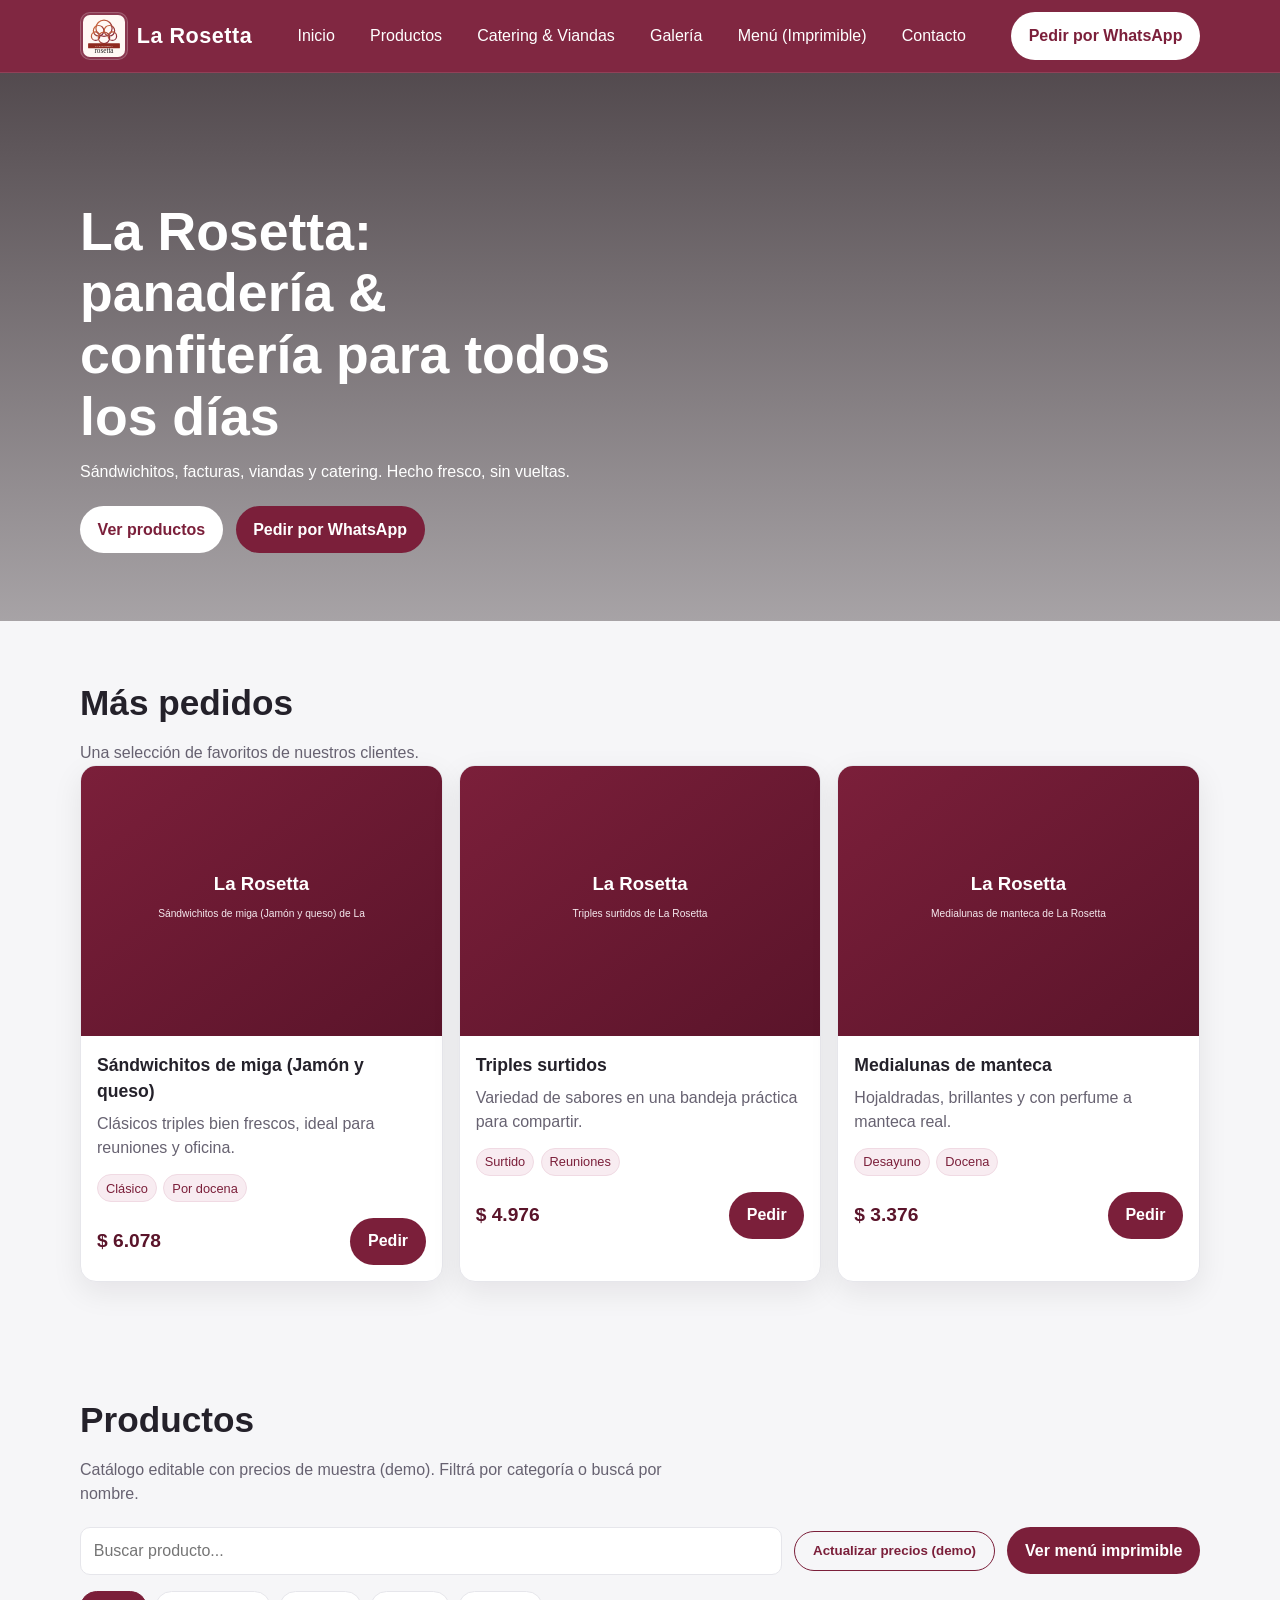
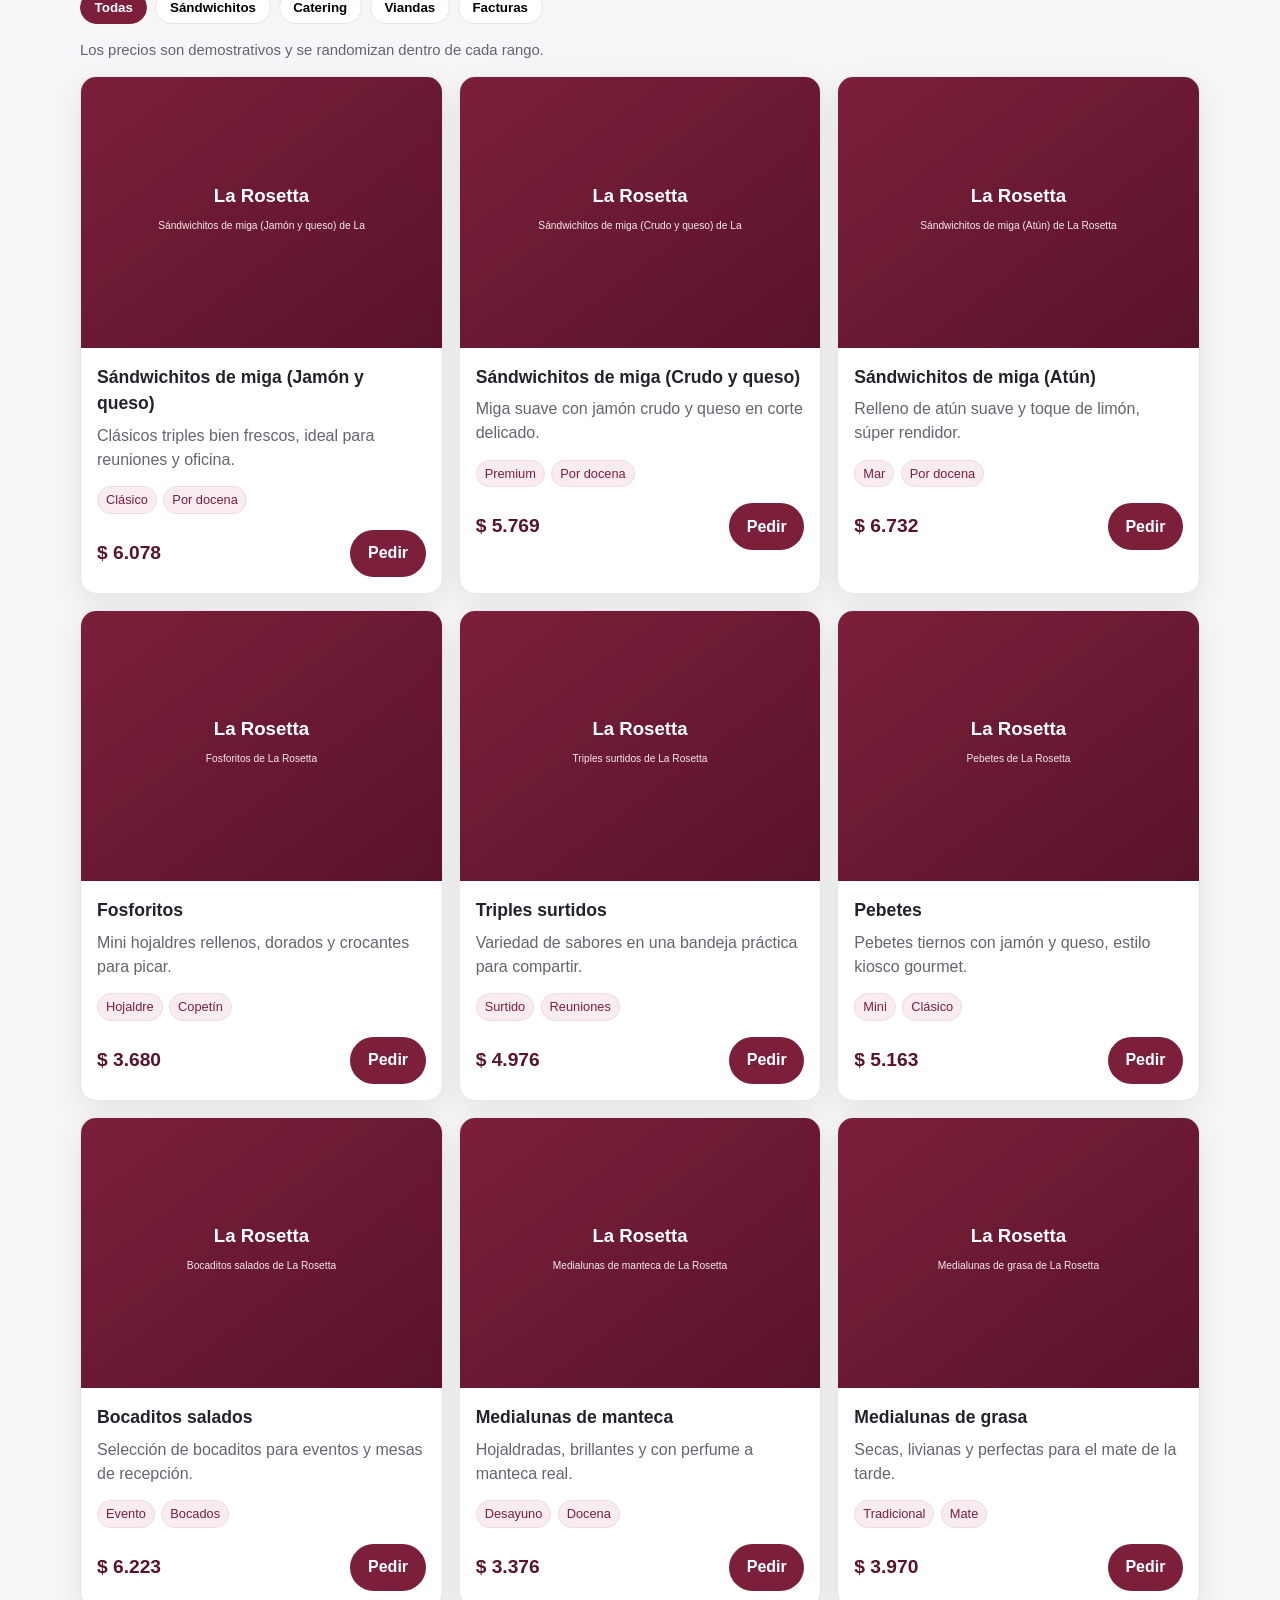
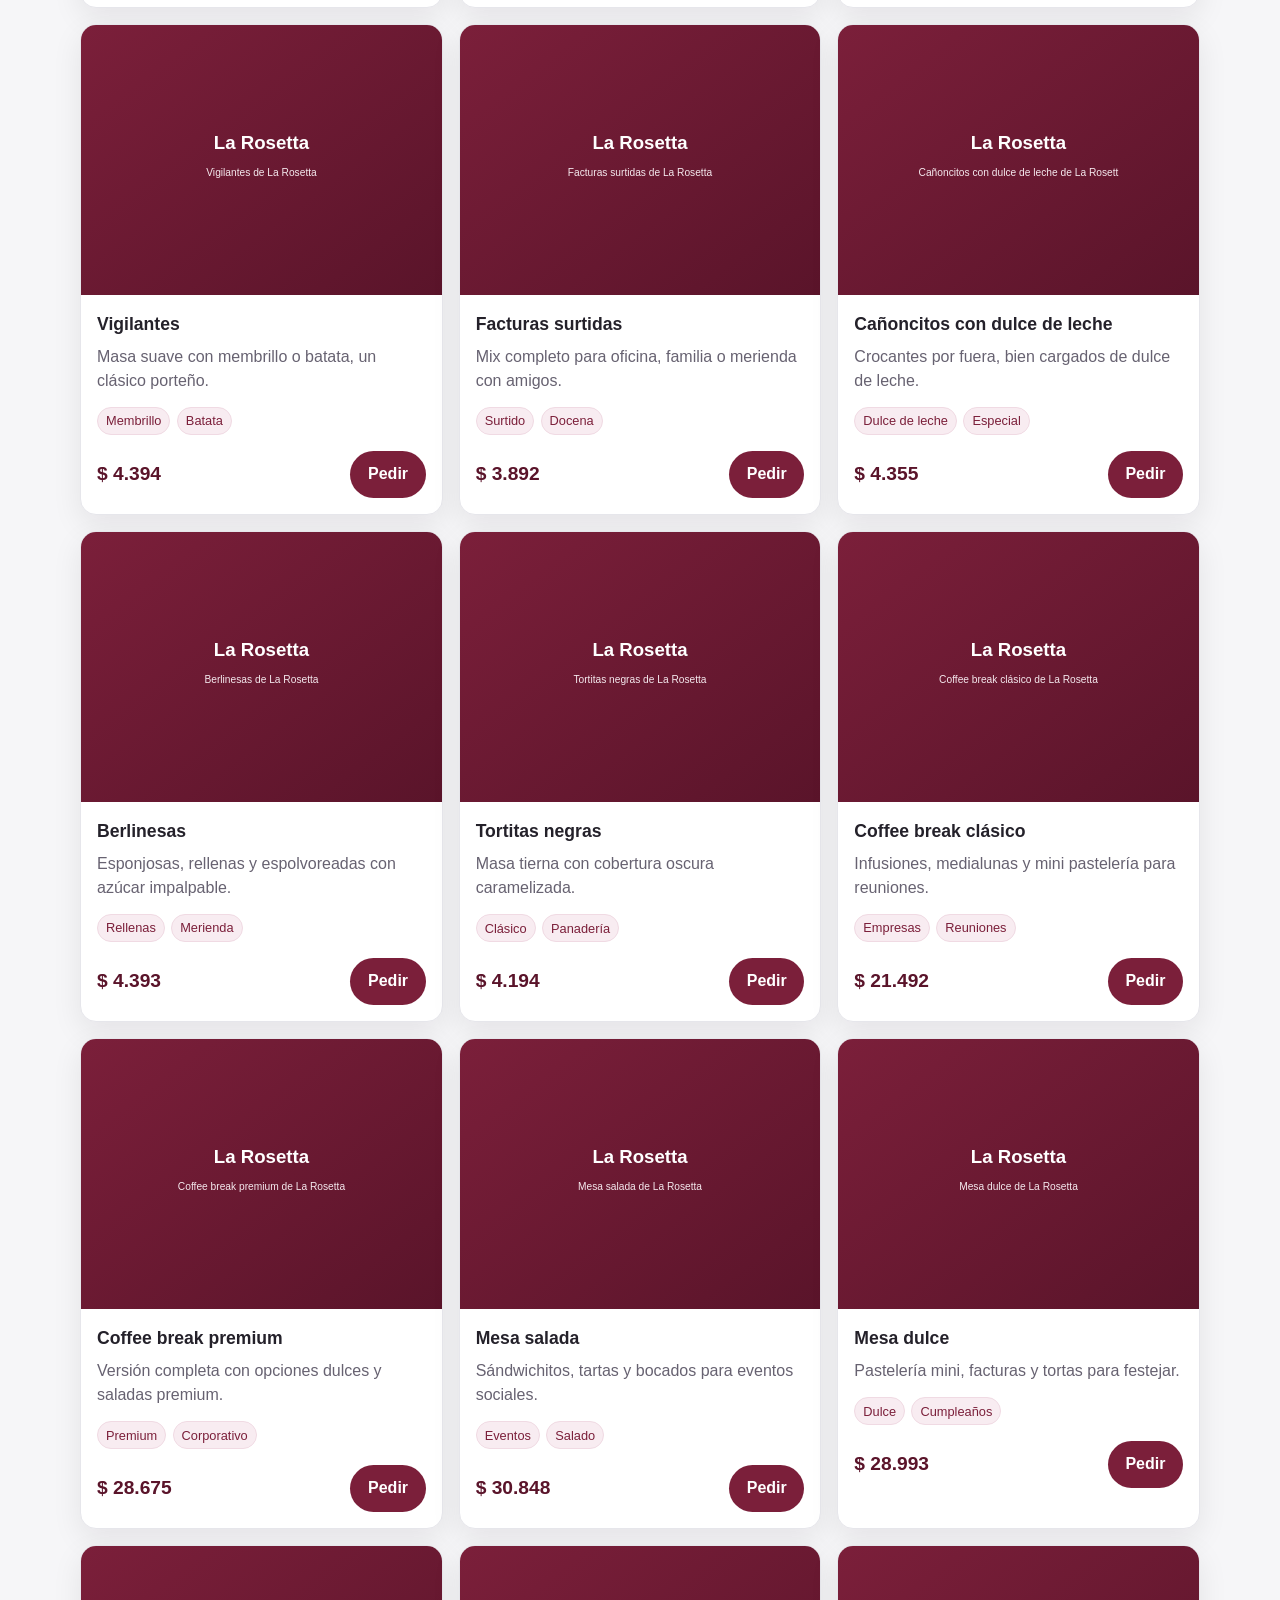
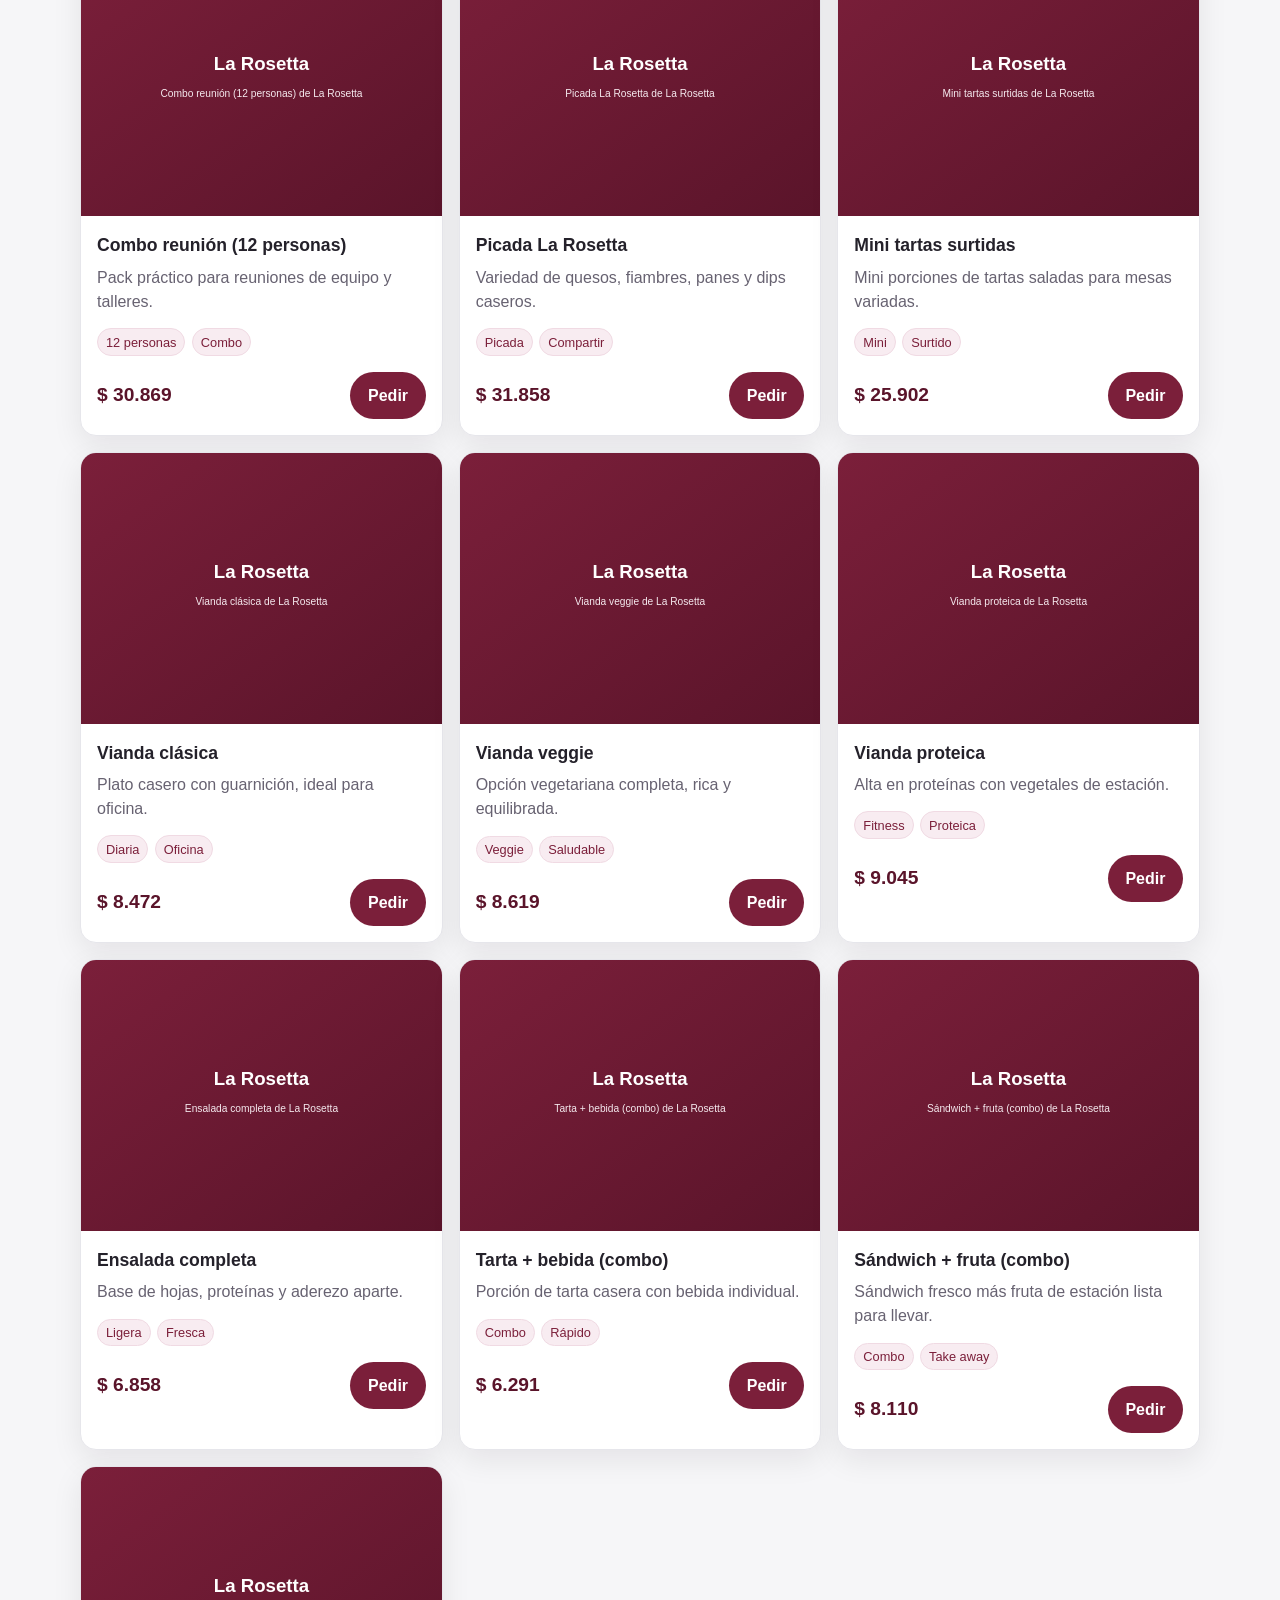
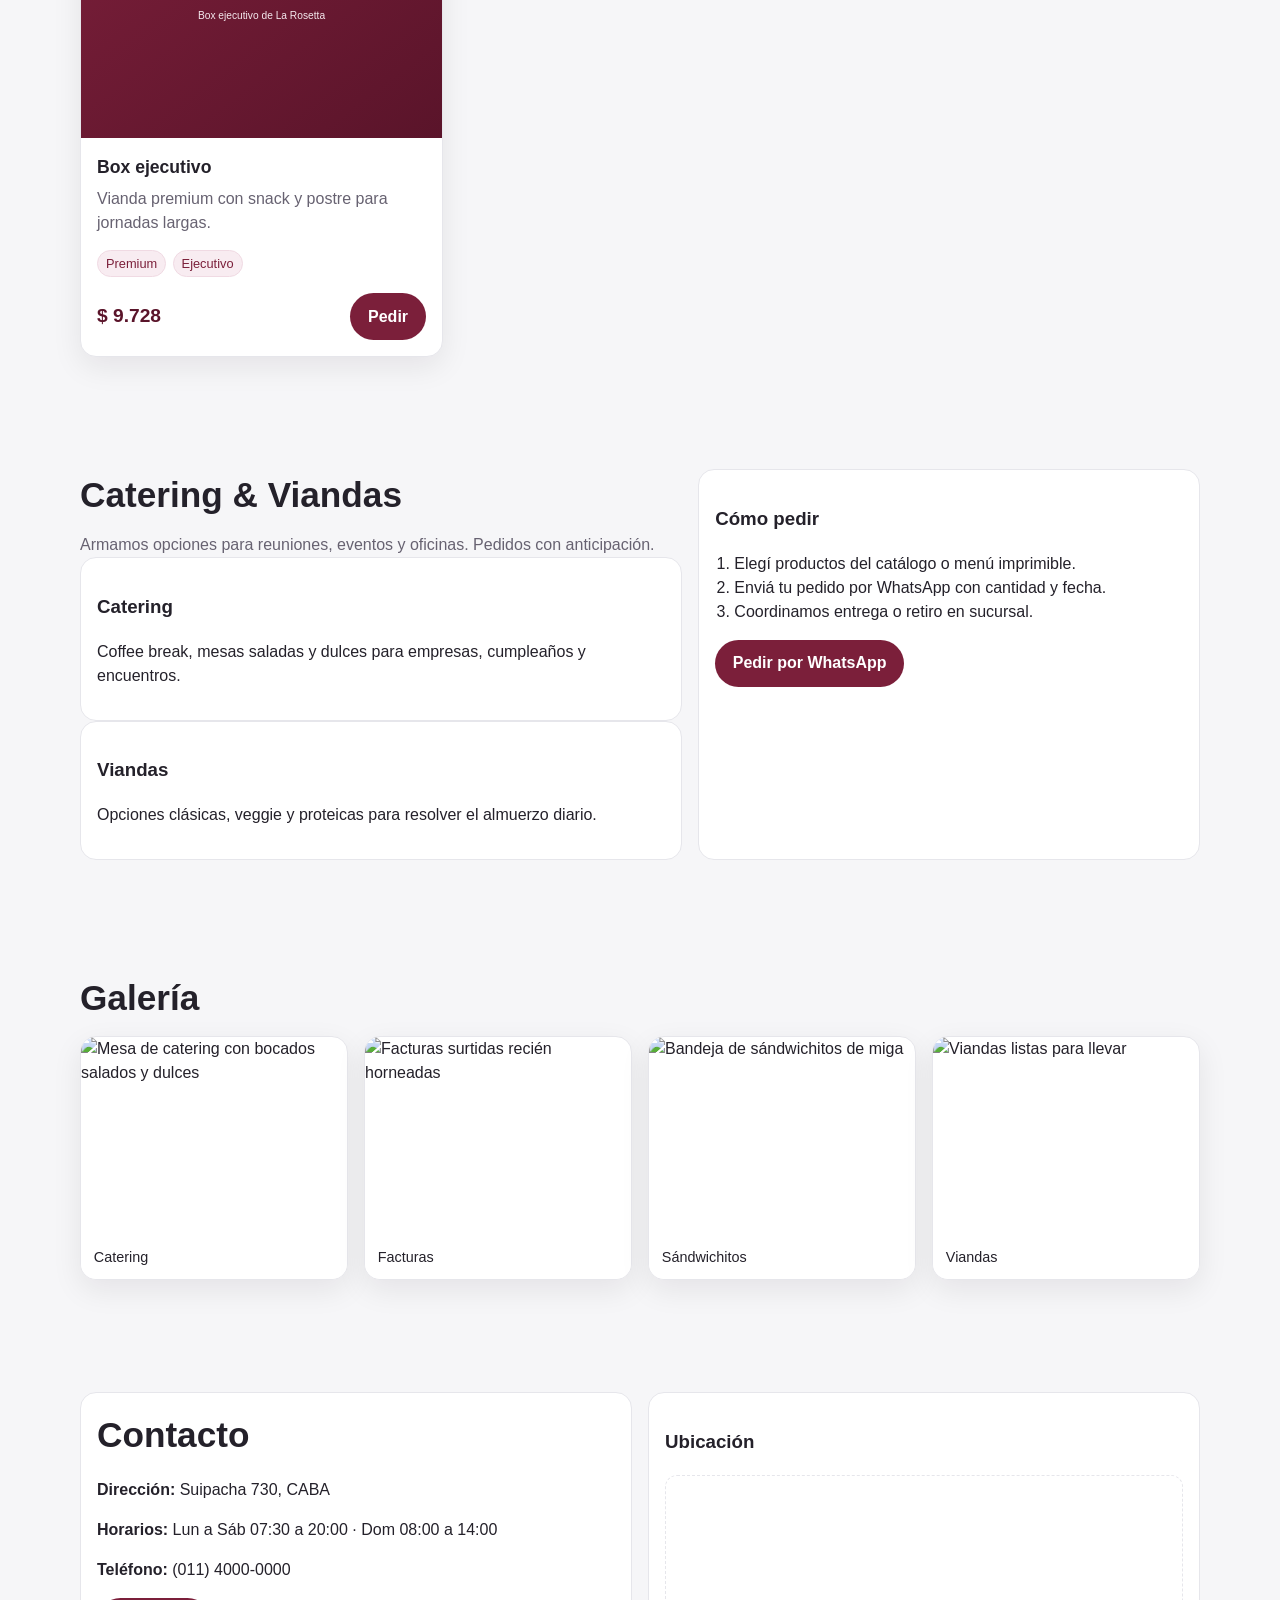
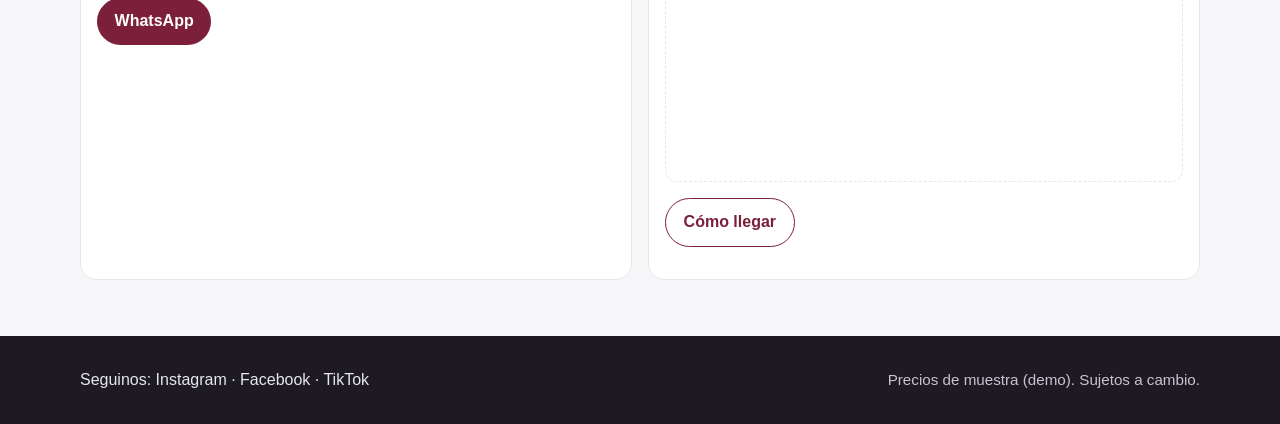
==== index.html @ 27c0cc7e "Agregar logo oficial en cabecera y reforzar visibilidad de imágenes" ====
<!doctype html>
<html lang="es">
  <head>
    <meta charset="UTF-8" />
    <meta name="viewport" content="width=device-width, initial-scale=1.0" />
    <title>La Rosetta | Panadería & Confitería</title>
    <meta
      name="description"
      content="La Rosetta: sándwichitos, facturas, viandas y catering fresco para todos los días."
    />
    <link rel="stylesheet" href="css/styles.css" />
  </head>
  <body>
    <header class="site-header">
      <div class="container header-inner">
        <a class="logo" href="#inicio" aria-label="La Rosetta inicio">
          <img class="logo-mark" data-official-logo="true" alt="Logo oficial de La Rosetta" />
          <span class="logo-text">La Rosetta</span>
        </a>
        <nav class="nav" aria-label="Navegación principal">
          <ul class="nav-list">
            <li><a href="#inicio">Inicio</a></li>
            <li><a href="#productos">Productos</a></li>
            <li><a href="#catering">Catering & Viandas</a></li>
            <li><a href="#galeria">Galería</a></li>
            <li><a href="menu.html">Menú (Imprimible)</a></li>
            <li><a href="#contacto">Contacto</a></li>
          </ul>
        </nav>
        <a id="waHeaderBtn" class="btn btn-primary" href="#">Pedir por WhatsApp</a>
      </div>
    </header>

    <main>
      <section class="hero" id="inicio">
        <div class="container hero-inner">
          <h1>La Rosetta: panadería & confitería para todos los días</h1>
          <p>
            Sándwichitos, facturas, viandas y catering. Hecho fresco, sin vueltas.
          </p>
          <div class="hero-actions">
            <a href="#productos" class="btn btn-primary">Ver productos</a>
            <a id="waHeroBtn" href="#" class="btn btn-secondary">Pedir por WhatsApp</a>
          </div>
        </div>
      </section>

      <section class="section" aria-labelledby="destacados-title">
        <div class="container">
          <h2 id="destacados-title" class="section-title">Más pedidos</h2>
          <p class="section-intro">Una selección de favoritos de nuestros clientes.</p>
          <div id="featuredGrid" class="grid highlight-grid"></div>
        </div>
      </section>

      <section class="section" id="productos" aria-labelledby="productos-title">
        <div class="container">
          <h2 id="productos-title" class="section-title">Productos</h2>
          <p class="section-intro">
            Catálogo editable con precios de muestra (demo). Filtrá por categoría o buscá por nombre.
          </p>

          <div class="catalog-controls">
            <input
              type="search"
              id="searchInput"
              class="input"
              placeholder="Buscar producto..."
              aria-label="Buscar producto por nombre"
            />
            <button id="refreshPricesBtn" class="btn btn-tertiary" type="button">
              Actualizar precios (demo)
            </button>
            <a href="menu.html" class="btn btn-secondary">Ver menú imprimible</a>
          </div>

          <div id="categoryFilters" class="filter-chips" aria-label="Filtros por categoría"></div>
          <p class="notice">Los precios son demostrativos y se randomizan dentro de cada rango.</p>

          <div id="catalogGrid" class="grid catalog-grid"></div>
        </div>
      </section>

      <section class="section" id="catering" aria-labelledby="catering-title">
        <div class="container split">
          <div>
            <h2 id="catering-title" class="section-title">Catering & Viandas</h2>
            <p class="section-intro">
              Armamos opciones para reuniones, eventos y oficinas. Pedidos con anticipación.
            </p>
            <div class="info-box">
              <h3>Catering</h3>
              <p>Coffee break, mesas saladas y dulces para empresas, cumpleaños y encuentros.</p>
            </div>
            <div class="info-box">
              <h3>Viandas</h3>
              <p>Opciones clásicas, veggie y proteicas para resolver el almuerzo diario.</p>
            </div>
          </div>

          <aside class="info-box" aria-label="Cómo pedir">
            <h3>Cómo pedir</h3>
            <ol class="steps">
              <li>Elegí productos del catálogo o menú imprimible.</li>
              <li>Enviá tu pedido por WhatsApp con cantidad y fecha.</li>
              <li>Coordinamos entrega o retiro en sucursal.</li>
            </ol>
            <p><a id="waStepsBtn" class="btn btn-secondary" href="#">Pedir por WhatsApp</a></p>
          </aside>
        </div>
      </section>

      <section class="section" id="galeria" aria-labelledby="galeria-title">
        <div class="container">
          <h2 id="galeria-title" class="section-title">Galería</h2>
          <div class="grid gallery-grid">
            <article class="card gallery-item">
              <figure>
                <img class="card-image" src="https://loremflickr.com/1200/900/catering,food?lock=101" alt="Mesa de catering con bocados salados y dulces" />
                <figcaption>Catering</figcaption>
              </figure>
            </article>
            <article class="card gallery-item">
              <figure>
                <img class="card-image" src="https://loremflickr.com/1200/900/pastry,bakery?lock=102" alt="Facturas surtidas recién horneadas" />
                <figcaption>Facturas</figcaption>
              </figure>
            </article>
            <article class="card gallery-item">
              <figure>
                <img class="card-image" src="https://loremflickr.com/1200/900/sandwich,food?lock=103" alt="Bandeja de sándwichitos de miga" />
                <figcaption>Sándwichitos</figcaption>
              </figure>
            </article>
            <article class="card gallery-item">
              <figure>
                <img class="card-image" src="https://loremflickr.com/1200/900/lunch,meal?lock=104" alt="Viandas listas para llevar" />
                <figcaption>Viandas</figcaption>
              </figure>
            </article>
          </div>
        </div>
      </section>

      <section class="section" id="contacto" aria-labelledby="contacto-title">
        <div class="container contact-grid">
          <article class="contact-card">
            <h2 id="contacto-title" class="section-title">Contacto</h2>
            <p><strong>Dirección:</strong> Suipacha 730, CABA</p>
            <p><strong>Horarios:</strong> <span id="horariosText">Lun a Sáb 07:30 a 20:00 · Dom 08:00 a 14:00</span></p>
            <p><strong>Teléfono:</strong> <span id="phoneText">(011) 4000-0000</span></p>
            <p><a id="waContactBtn" class="btn btn-secondary" href="#">WhatsApp</a></p>
          </article>
          <article class="map-card">
            <h3>Ubicación</h3>
            <div id="mapContainer" class="map-placeholder"></div>
            <p><a id="mapsBtn" class="btn btn-tertiary" href="#" target="_blank" rel="noreferrer">Cómo llegar</a></p>
          </article>
        </div>
      </section>
    </main>

    <footer class="footer">
      <div class="container footer-row">
        <div>Seguinos: Instagram · Facebook · TikTok</div>
        <div class="footer-note">Precios de muestra (demo). Sujetos a cambio.</div>
      </div>
    </footer>

    <script src="js/app.js" defer></script>
  </body>
</html>
---- css/styles.css ----
:root {
  --bordo: #7b1f3a;
  --bordo-oscuro: #5a142a;
  --blanco: #ffffff;
  --gris-fondo: #f6f6f8;
  --gris-borde: #e6e6eb;
  --texto: #24212a;
  --texto-suave: #676271;
  --acento: #c48a2f;
  --sombra: 0 10px 30px rgba(31, 14, 21, 0.08);
  --radius: 16px;
}

* {
  box-sizing: border-box;
}

html {
  scroll-behavior: smooth;
}

body {
  margin: 0;
  font-family: "Inter", "Segoe UI", Roboto, Helvetica, Arial, sans-serif;
  color: var(--texto);
  background: var(--gris-fondo);
  line-height: 1.5;
}

img {
  max-width: 100%;
  display: block;
}

a {
  color: inherit;
}

.container {
  width: min(1120px, 92vw);
  margin-inline: auto;
}

.section {
  padding: 3.5rem 0;
}

.section-title {
  margin: 0 0 0.7rem;
  font-size: clamp(1.6rem, 3vw, 2.2rem);
}

.section-intro {
  margin: 0;
  color: var(--texto-suave);
  max-width: 68ch;
}

.site-header {
  position: sticky;
  top: 0;
  z-index: 30;
  background: rgba(123, 31, 58, 0.96);
  backdrop-filter: blur(8px);
  color: var(--blanco);
  border-bottom: 1px solid rgba(255, 255, 255, 0.12);
}

.header-inner {
  min-height: 72px;
  display: flex;
  align-items: center;
  justify-content: space-between;
  gap: 1rem;
}

.logo {
  text-decoration: none;
  font-size: 1.35rem;
  font-weight: 800;
  letter-spacing: 0.5px;
}


.logo {
  display: inline-flex;
  align-items: center;
  gap: 0.55rem;
}

.logo-mark {
  width: 48px;
  height: 48px;
  border-radius: 10px;
  background: rgba(255, 255, 255, 0.08);
  border: 1px solid rgba(255, 255, 255, 0.2);
  object-fit: contain;
  padding: 2px;
}

.logo-mark-print {
  background: #f8ece8;
  border-color: #e6c7bc;
}

.logo-text {
  display: inline-block;
}

.print-brand {
  display: flex;
  align-items: center;
  gap: 0.75rem;
}
.nav {
  display: none;
}

.nav-list {
  list-style: none;
  display: flex;
  gap: 1rem;
  margin: 0;
  padding: 0;
}

.nav-list a {
  text-decoration: none;
  padding: 0.45rem 0.6rem;
  border-radius: 8px;
}

.nav-list a:hover,
.nav-list a:focus-visible {
  background: rgba(255, 255, 255, 0.17);
}

.btn {
  display: inline-flex;
  align-items: center;
  justify-content: center;
  gap: 0.45rem;
  border: none;
  border-radius: 999px;
  padding: 0.72rem 1.1rem;
  font-weight: 700;
  text-decoration: none;
  cursor: pointer;
  transition: transform 0.2s ease, background-color 0.2s ease;
}

.btn:hover,
.btn:focus-visible {
  transform: translateY(-1px);
}

.btn-primary {
  background: var(--blanco);
  color: var(--bordo);
}

.btn-secondary {
  background: var(--bordo);
  color: var(--blanco);
}

.btn-tertiary {
  background: transparent;
  color: var(--bordo);
  border: 1px solid var(--bordo);
}

.btn:focus-visible,
.input:focus-visible,
.filter-chip:focus-visible {
  outline: 3px solid var(--acento);
  outline-offset: 2px;
}

.hero {
  background: linear-gradient(to bottom, rgba(20, 8, 13, 0.72), rgba(20, 8, 13, 0.35)),
    url("https://loremflickr.com/1800/1100/bakery,pastry?lock=200") center/cover no-repeat;
  color: var(--blanco);
}

.hero-inner {
  padding: 5.2rem 0 4.2rem;
}

.hero h1 {
  font-size: clamp(2rem, 6vw, 3.35rem);
  margin-bottom: 0.8rem;
  line-height: 1.15;
  max-width: 18ch;
}

.hero p {
  max-width: 60ch;
  margin: 0 0 1.4rem;
}

.hero-actions {
  display: flex;
  flex-wrap: wrap;
  gap: 0.8rem;
}

.grid {
  display: grid;
  gap: 1rem;
}

.highlight-grid,
.catalog-grid,
.gallery-grid {
  grid-template-columns: 1fr;
}

.card {
  background: var(--blanco);
  border: 1px solid var(--gris-borde);
  border-radius: var(--radius);
  box-shadow: var(--sombra);
  overflow: hidden;
}

.card-body {
  padding: 1rem;
}

.card-image {
  width: 100%;
  aspect-ratio: 4 / 3;
  object-fit: cover;
}

.card h3 {
  margin: 0 0 0.45rem;
  font-size: 1.1rem;
}

.card p {
  margin: 0 0 0.9rem;
  color: var(--texto-suave);
}

.tags {
  display: flex;
  gap: 0.4rem;
  flex-wrap: wrap;
  margin-bottom: 1rem;
}

.tag {
  padding: 0.2rem 0.5rem;
  font-size: 0.8rem;
  border-radius: 999px;
  background: #f8ecf1;
  color: var(--bordo);
  border: 1px solid #f0dae3;
}

.price-row {
  display: flex;
  align-items: center;
  justify-content: space-between;
  gap: 0.8rem;
}

.price {
  font-size: 1.2rem;
  font-weight: 800;
  color: var(--bordo-oscuro);
}

.catalog-controls {
  display: grid;
  gap: 0.8rem;
  margin: 1.3rem 0 1rem;
}

.filter-chips {
  display: flex;
  flex-wrap: wrap;
  gap: 0.5rem;
}

.filter-chip {
  padding: 0.5rem 0.85rem;
  border-radius: 999px;
  border: 1px solid var(--gris-borde);
  background: var(--blanco);
  cursor: pointer;
  font-weight: 600;
}

.filter-chip.active {
  background: var(--bordo);
  color: var(--blanco);
  border-color: var(--bordo);
}

.input {
  width: 100%;
  border: 1px solid var(--gris-borde);
  border-radius: 10px;
  padding: 0.7rem 0.8rem;
  font: inherit;
}

.notice {
  color: var(--texto-suave);
  font-size: 0.93rem;
}

.split {
  display: grid;
  gap: 1rem;
}

.info-box {
  background: var(--blanco);
  border: 1px solid var(--gris-borde);
  border-radius: var(--radius);
  padding: 1rem;
}

.steps {
  padding-left: 1.2rem;
  margin: 0;
}

.gallery-item figure {
  margin: 0;
}

.gallery-item figcaption {
  padding: 0.65rem 0.8rem;
  font-size: 0.9rem;
  background: var(--blanco);
}

.contact-grid {
  display: grid;
  gap: 1rem;
}

.contact-card,
.map-card {
  background: var(--blanco);
  border: 1px solid var(--gris-borde);
  border-radius: var(--radius);
  padding: 1rem;
}

.map-placeholder {
  border-radius: 12px;
  border: 1px dashed var(--gris-borde);
  padding: 1.2rem;
  color: var(--texto-suave);
}

.footer {
  background: #1d1a22;
  color: #e8e6ee;
  padding: 2rem 0;
}

.footer-row {
  display: flex;
  flex-direction: column;
  gap: 1rem;
}

.footer-note {
  color: #c9c3d3;
  font-size: 0.95rem;
}

/* Menú imprimible */
.print-page {
  background: #f8f8fb;
}

.print-header {
  background: var(--bordo);
  color: var(--blanco);
  padding: 1rem 0;
}

.print-main {
  padding: 1.3rem 0 2rem;
}

.menu-sheet {
  background: var(--blanco);
  border: 1px solid var(--gris-borde);
  border-radius: 14px;
  box-shadow: var(--sombra);
  padding: 1.3rem;
}

.menu-meta {
  color: var(--texto-suave);
  font-size: 0.95rem;
  margin-bottom: 1rem;
}

.menu-category {
  margin-bottom: 1.4rem;
  break-inside: avoid;
}

.menu-category h2 {
  border-bottom: 2px solid #ead3dc;
  padding-bottom: 0.4rem;
  margin: 0 0 0.7rem;
  color: var(--bordo-oscuro);
}

.menu-list {
  list-style: none;
  padding: 0;
  margin: 0;
}

.menu-list li {
  display: flex;
  justify-content: space-between;
  gap: 1rem;
  padding: 0.35rem 0;
  border-bottom: 1px dashed #e5e2ea;
}

.menu-footer-note {
  margin-top: 1.5rem;
  color: var(--texto-suave);
  font-size: 0.9rem;
}

.print-tools {
  display: flex;
  gap: 0.6rem;
  margin-bottom: 1rem;
}

@media (min-width: 760px) {
  .nav {
    display: block;
  }

  .highlight-grid {
    grid-template-columns: repeat(3, minmax(0, 1fr));
  }

  .catalog-grid {
    grid-template-columns: repeat(2, minmax(0, 1fr));
  }

  .gallery-grid {
    grid-template-columns: repeat(4, minmax(0, 1fr));
  }

  .split {
    grid-template-columns: 1.2fr 1fr;
  }

  .contact-grid {
    grid-template-columns: 1fr 1fr;
  }

  .footer-row {
    flex-direction: row;
    justify-content: space-between;
    align-items: center;
  }

  .menu-sheet {
    padding: 2rem;
  }
}

@media (min-width: 980px) {
  .catalog-grid {
    grid-template-columns: repeat(3, minmax(0, 1fr));
  }

  .catalog-controls {
    grid-template-columns: 1fr auto auto;
    align-items: center;
  }
}

@page {
  size: A4;
  margin: 14mm;
}

@media print {
  body {
    background: #fff;
    color: #111;
  }

  .site-header,
  .hero,
  .footer,
  .print-tools,
  .no-print {
    display: none !important;
  }

  .menu-sheet {
    box-shadow: none;
    border: none;
    border-radius: 0;
    padding: 0;
  }

  .print-header {
    background: #fff;
    color: #111;
    border-bottom: 2px solid #333;
    padding: 0 0 0.6rem;
    margin-bottom: 0.8rem;
  }

  .menu-category {
    break-inside: avoid;
    page-break-inside: avoid;
  }
}
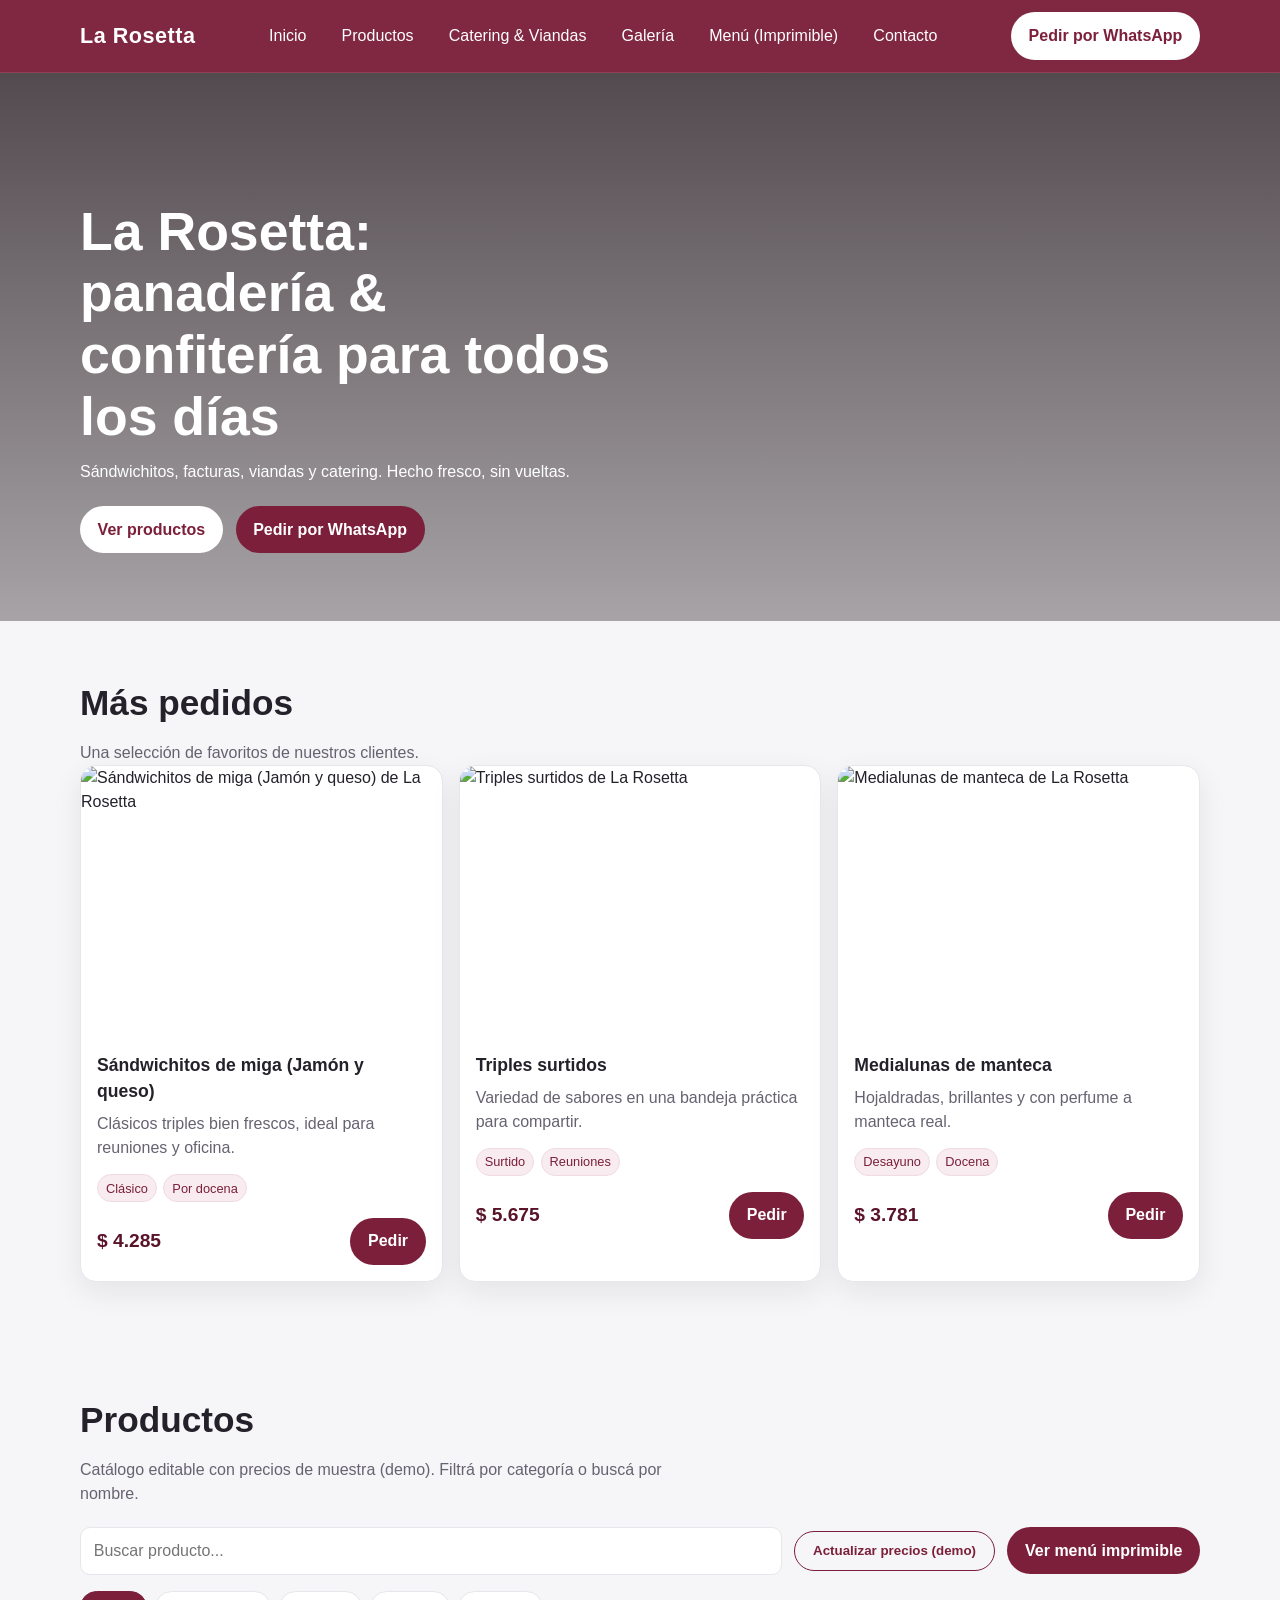
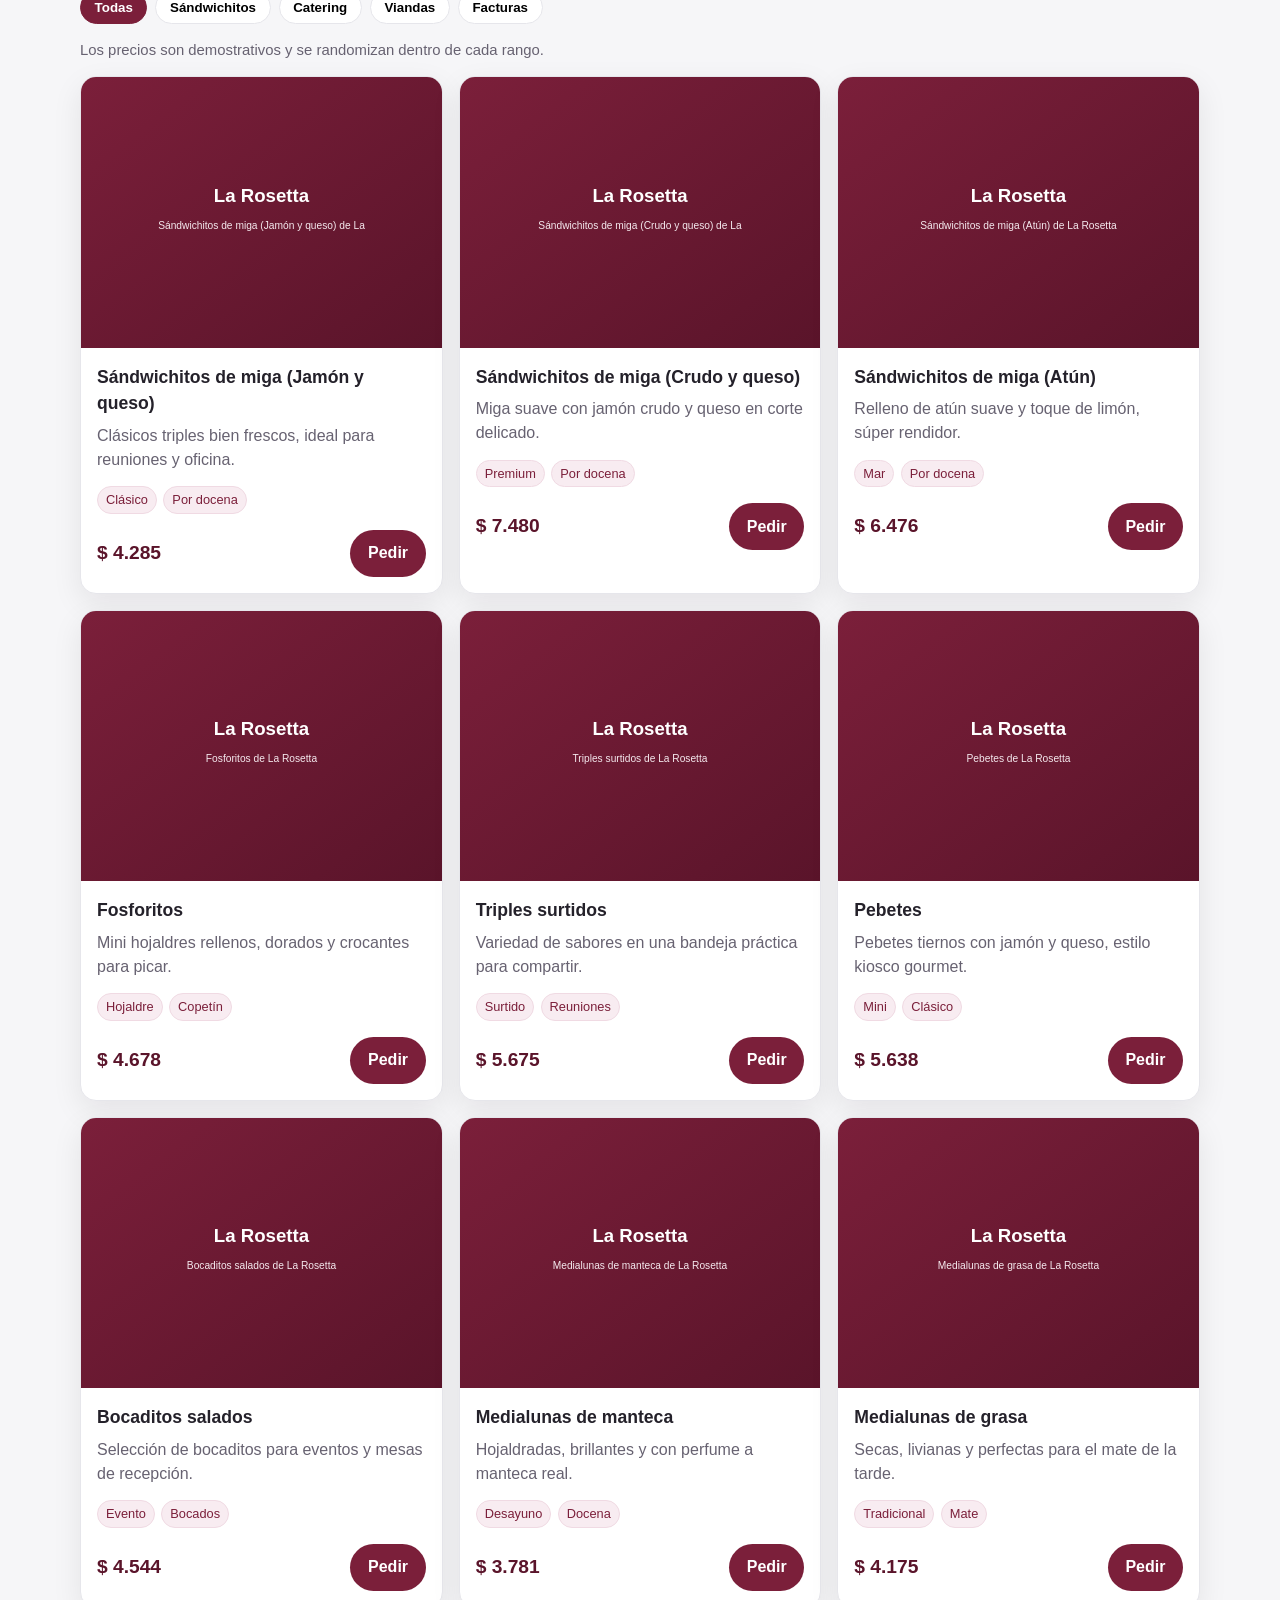
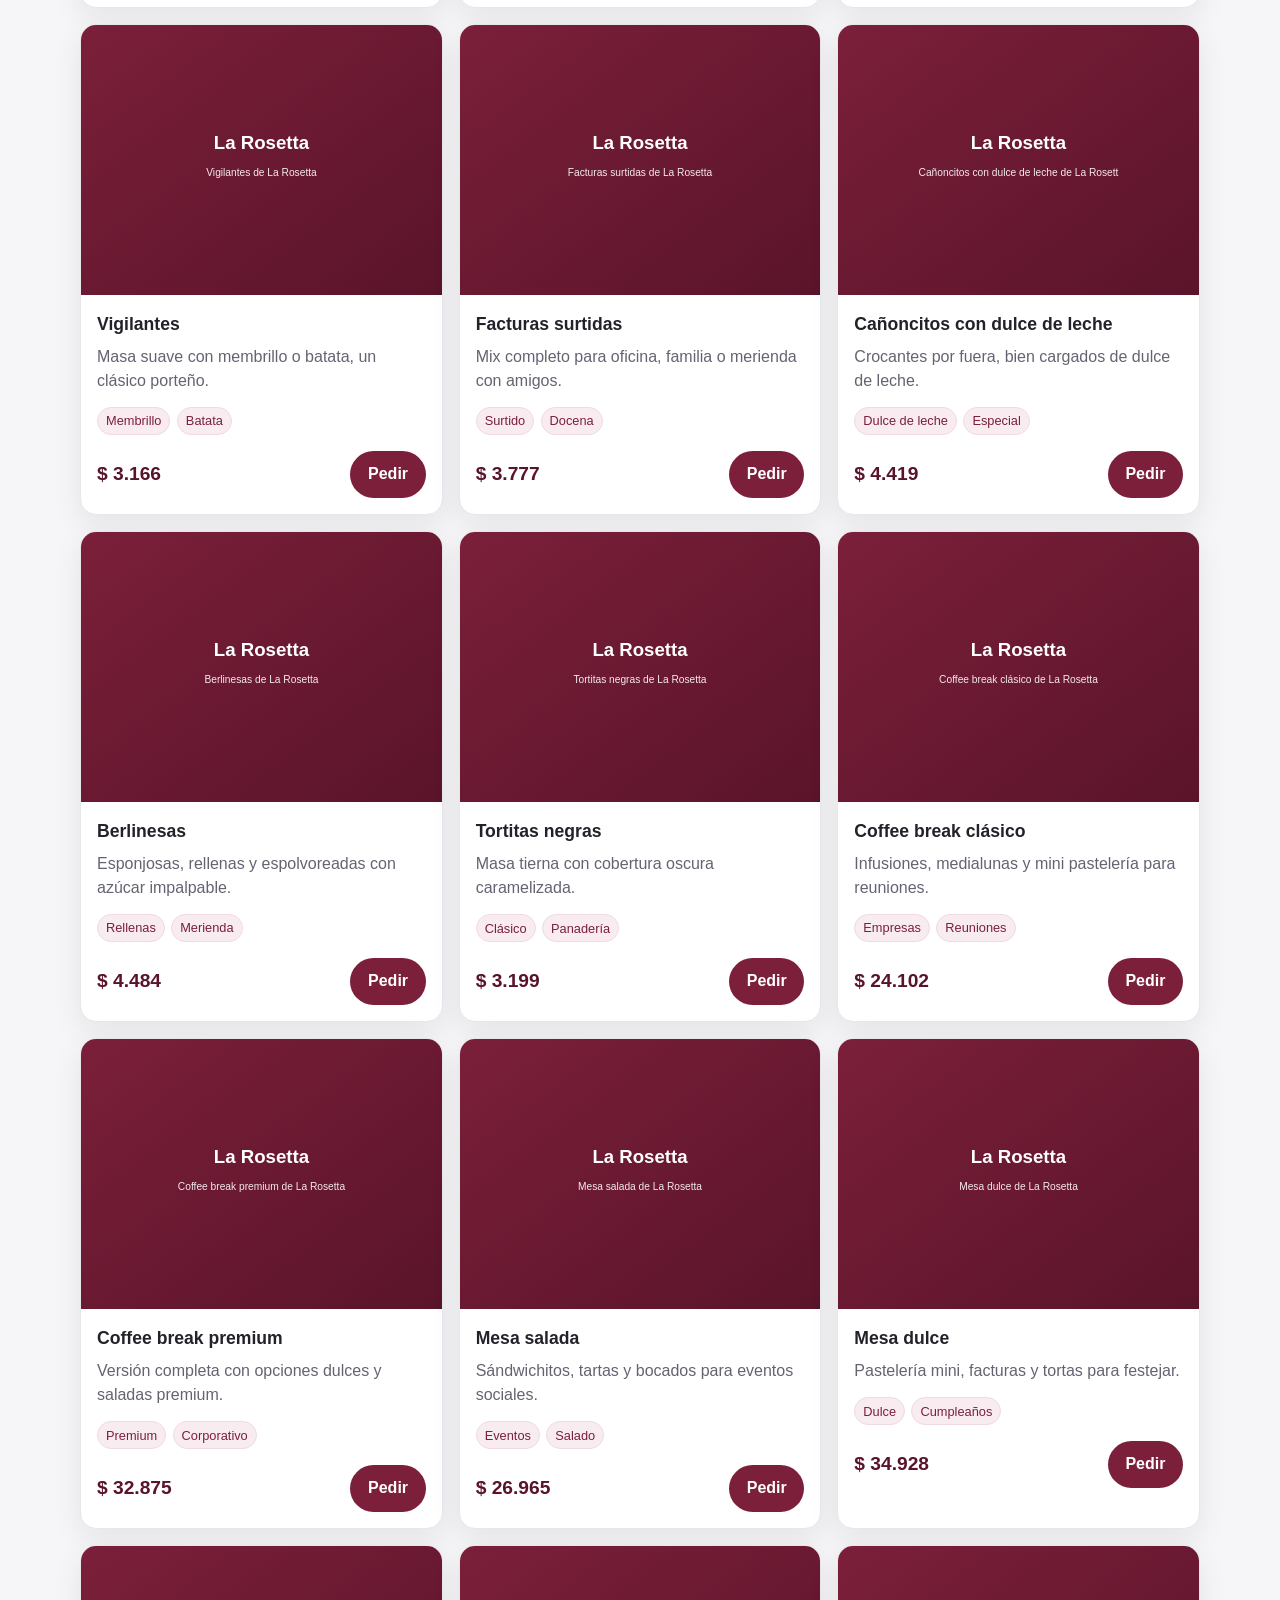
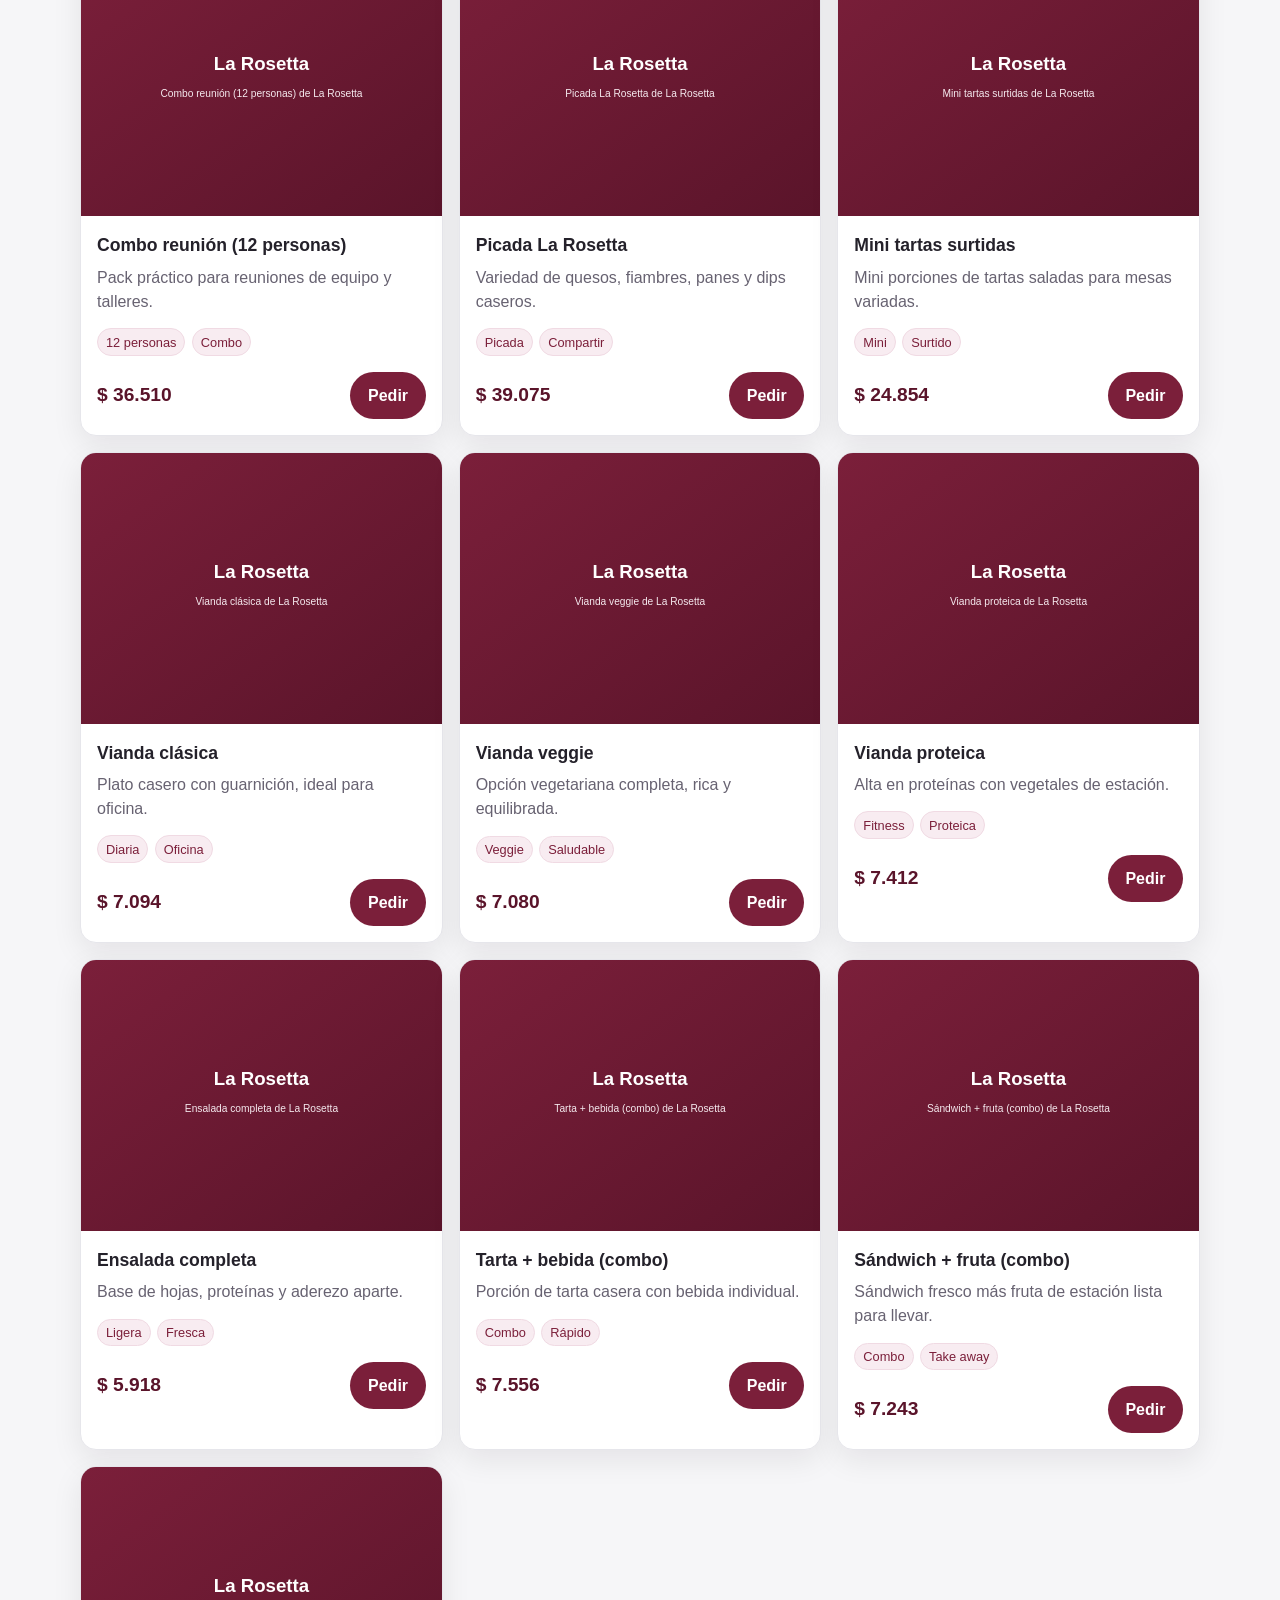
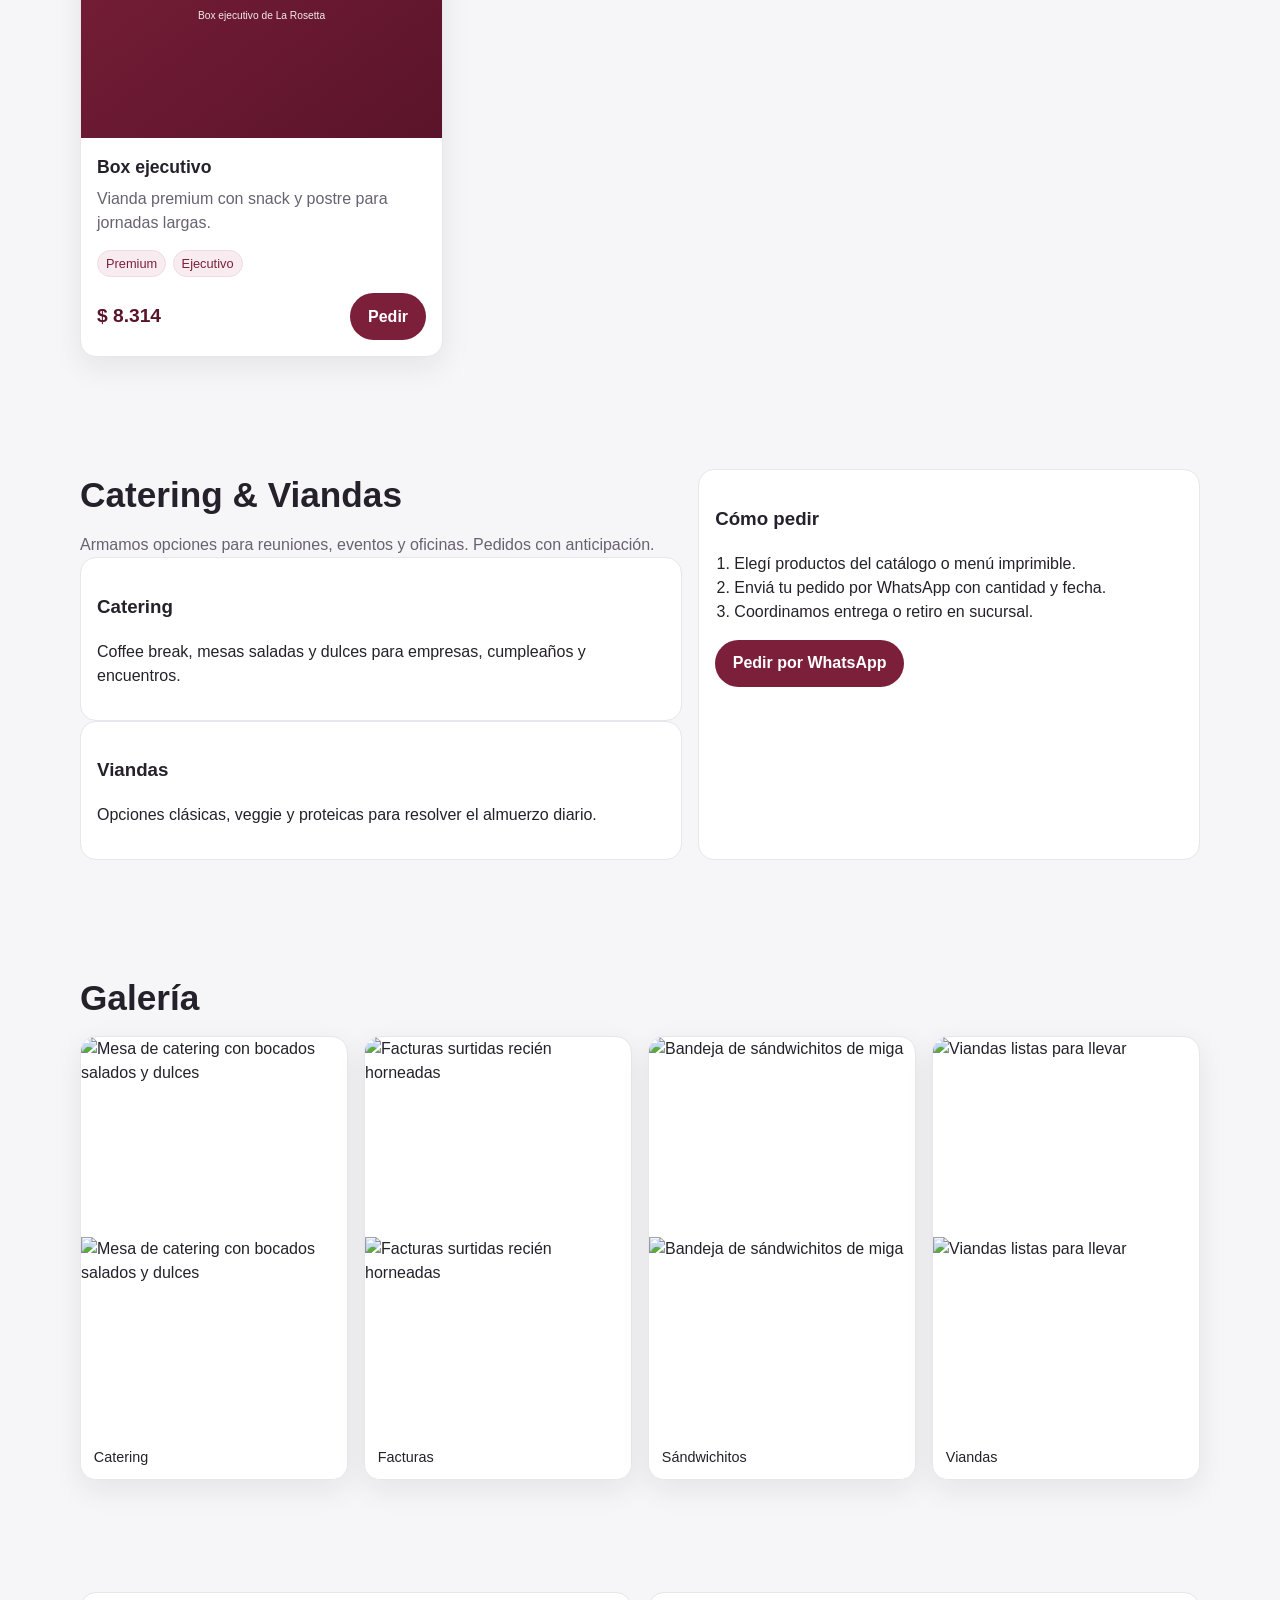
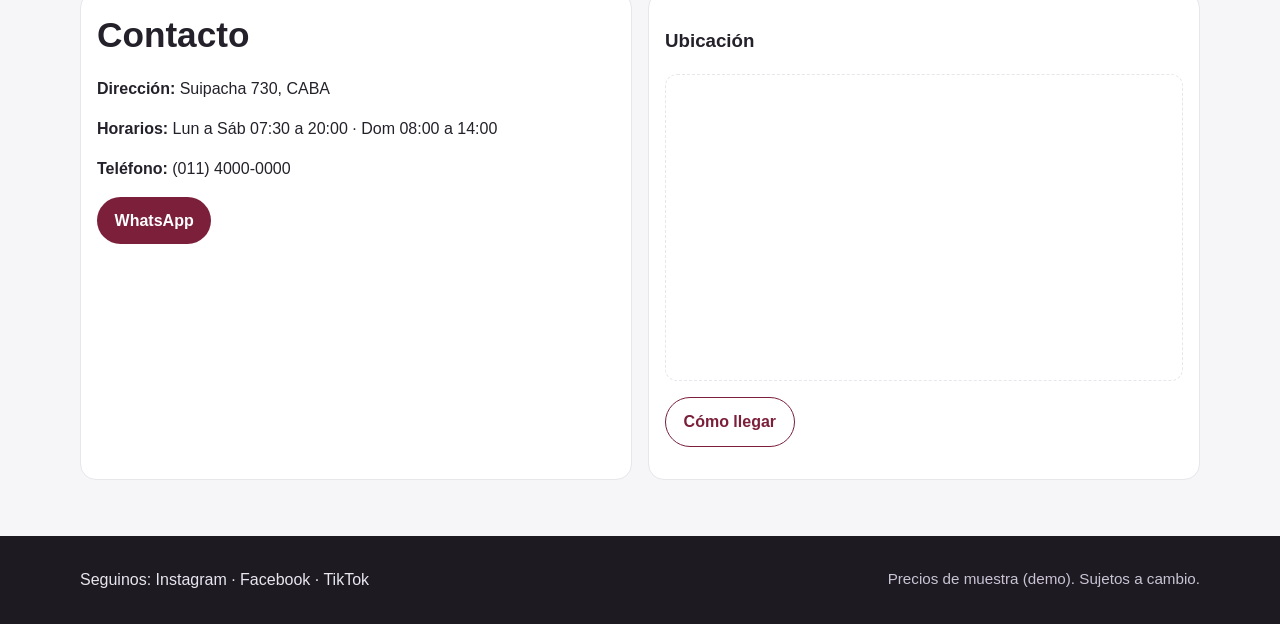
==== commit f776a43a: "Merge branch 'main' into codex/create-static-website-for-la-rosetta-qomp0w" ====
--- a/index.html
+++ b/index.html
@@ -13,10 +13,7 @@
   <body>
     <header class="site-header">
       <div class="container header-inner">
-        <a class="logo" href="#inicio" aria-label="La Rosetta inicio">
-          <img class="logo-mark" data-official-logo="true" alt="Logo oficial de La Rosetta" />
-          <span class="logo-text">La Rosetta</span>
-        </a>
+        <a class="logo" href="#inicio">La Rosetta</a>
         <nav class="nav" aria-label="Navegación principal">
           <ul class="nav-list">
             <li><a href="#inicio">Inicio</a></li>
@@ -116,25 +113,29 @@
           <div class="grid gallery-grid">
             <article class="card gallery-item">
               <figure>
-                <img class="card-image" src="https://loremflickr.com/1200/900/catering,food?lock=101" alt="Mesa de catering con bocados salados y dulces" />
+                <img class="card-image" src="https://images.unsplash.com/photo-1466978913421-dad2ebd01d17?auto=format&fit=crop&w=1200&q=80" alt="Mesa de catering con bocados salados y dulces" />
+                <img class="card-image" src="https://source.unsplash.com/featured/?catering,food" alt="Mesa de catering con bocados salados y dulces" />
                 <figcaption>Catering</figcaption>
               </figure>
             </article>
             <article class="card gallery-item">
               <figure>
-                <img class="card-image" src="https://loremflickr.com/1200/900/pastry,bakery?lock=102" alt="Facturas surtidas recién horneadas" />
+                <img class="card-image" src="https://images.unsplash.com/photo-1509440159596-0249088772ff?auto=format&fit=crop&w=1200&q=80" alt="Facturas surtidas recién horneadas" />
+                <img class="card-image" src="https://source.unsplash.com/featured/?pastry,argentina" alt="Facturas surtidas recién horneadas" />
                 <figcaption>Facturas</figcaption>
               </figure>
             </article>
             <article class="card gallery-item">
               <figure>
-                <img class="card-image" src="https://loremflickr.com/1200/900/sandwich,food?lock=103" alt="Bandeja de sándwichitos de miga" />
+                <img class="card-image" src="https://images.unsplash.com/photo-1553909489-cd47e0907980?auto=format&fit=crop&w=1200&q=80" alt="Bandeja de sándwichitos de miga" />
+                <img class="card-image" src="https://source.unsplash.com/featured/?sandwich" alt="Bandeja de sándwichitos de miga" />
                 <figcaption>Sándwichitos</figcaption>
               </figure>
             </article>
             <article class="card gallery-item">
               <figure>
-                <img class="card-image" src="https://loremflickr.com/1200/900/lunch,meal?lock=104" alt="Viandas listas para llevar" />
+                <img class="card-image" src="https://images.unsplash.com/photo-1543339308-43e59d6b73a6?auto=format&fit=crop&w=1200&q=80" alt="Viandas listas para llevar" />
+                <img class="card-image" src="https://source.unsplash.com/featured/?lunchbox,healthy" alt="Viandas listas para llevar" />
                 <figcaption>Viandas</figcaption>
               </figure>
             </article>
--- a/css/styles.css
+++ b/css/styles.css
@@ -81,37 +81,6 @@
   letter-spacing: 0.5px;
 }
 
-
-.logo {
-  display: inline-flex;
-  align-items: center;
-  gap: 0.55rem;
-}
-
-.logo-mark {
-  width: 48px;
-  height: 48px;
-  border-radius: 10px;
-  background: rgba(255, 255, 255, 0.08);
-  border: 1px solid rgba(255, 255, 255, 0.2);
-  object-fit: contain;
-  padding: 2px;
-}
-
-.logo-mark-print {
-  background: #f8ece8;
-  border-color: #e6c7bc;
-}
-
-.logo-text {
-  display: inline-block;
-}
-
-.print-brand {
-  display: flex;
-  align-items: center;
-  gap: 0.75rem;
-}
 .nav {
   display: none;
 }
@@ -179,7 +148,8 @@
 
 .hero {
   background: linear-gradient(to bottom, rgba(20, 8, 13, 0.72), rgba(20, 8, 13, 0.35)),
-    url("https://loremflickr.com/1800/1100/bakery,pastry?lock=200") center/cover no-repeat;
+    url("https://images.unsplash.com/photo-1517433670267-08bbd4be890f?auto=format&fit=crop&w=1800&q=80") center/cover no-repeat;
+    url("https://source.unsplash.com/featured/?bakery,pastry") center/cover no-repeat;
   color: var(--blanco);
 }
 
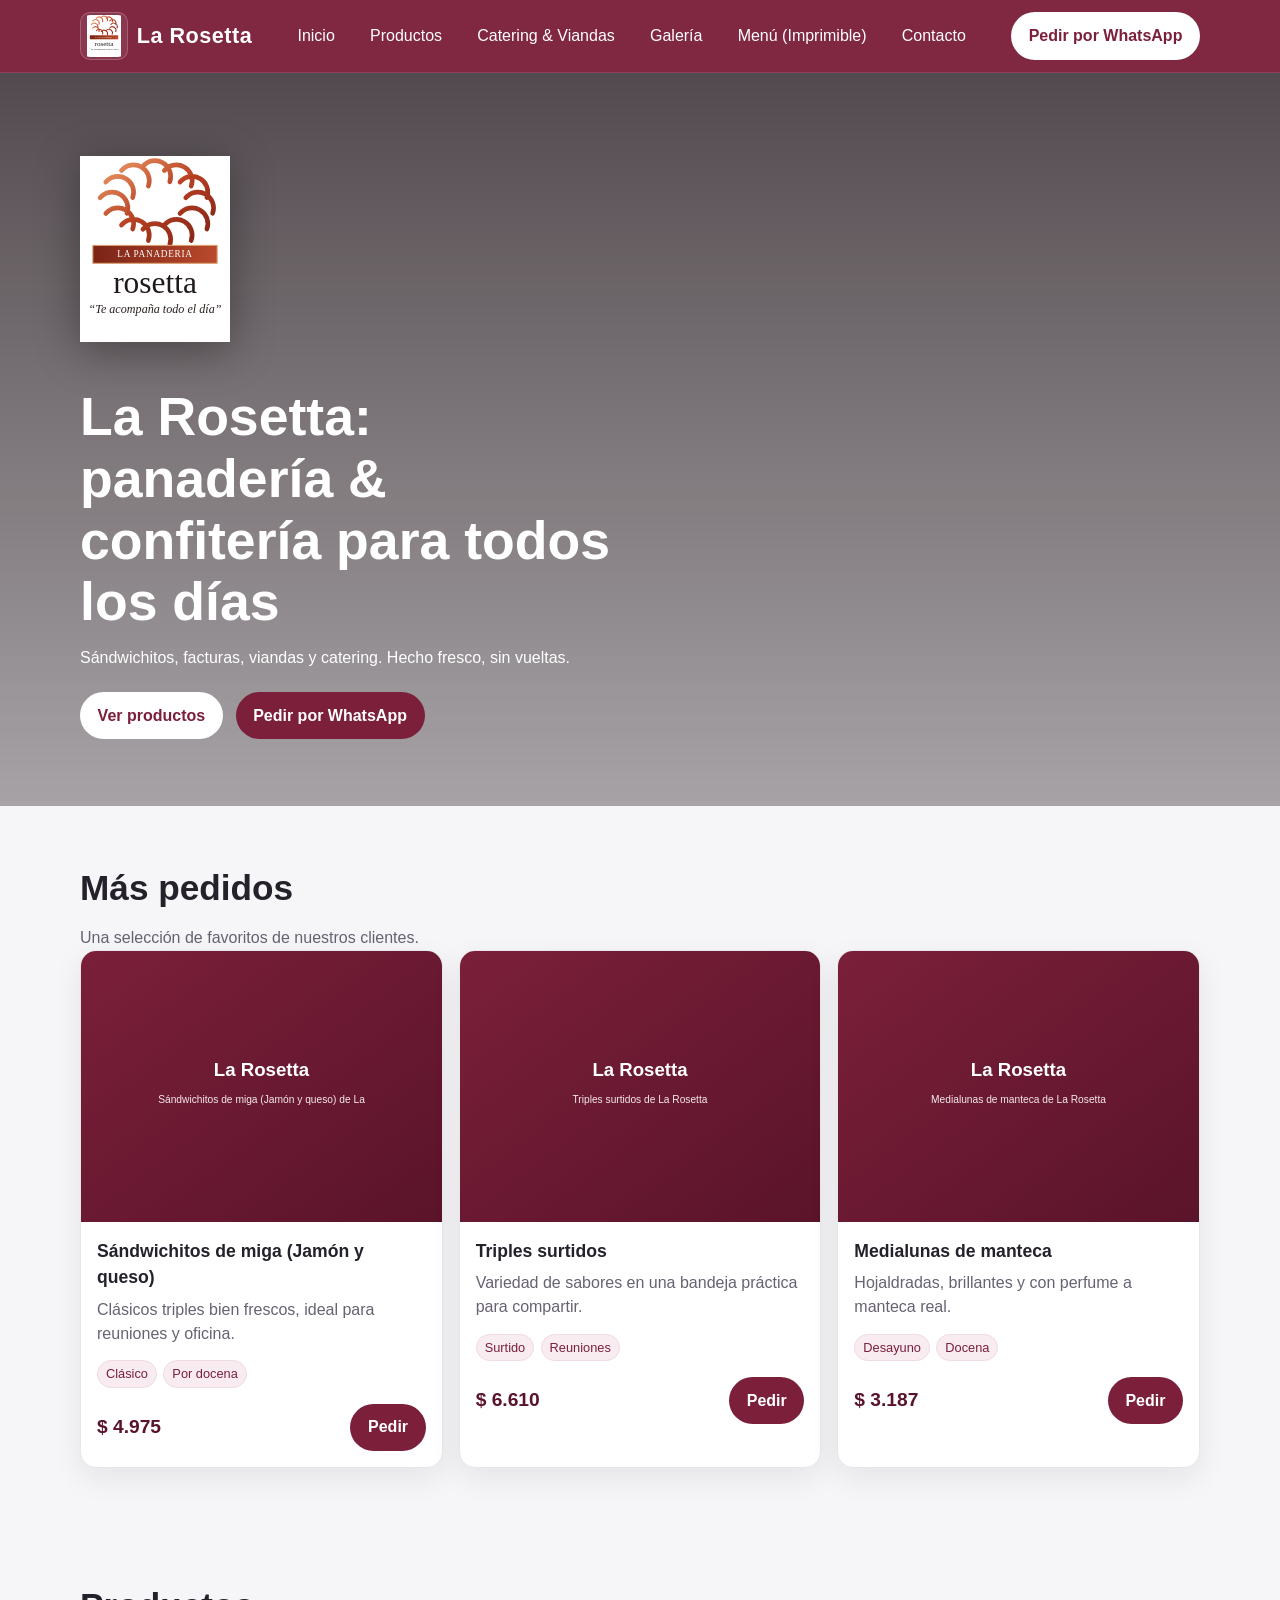
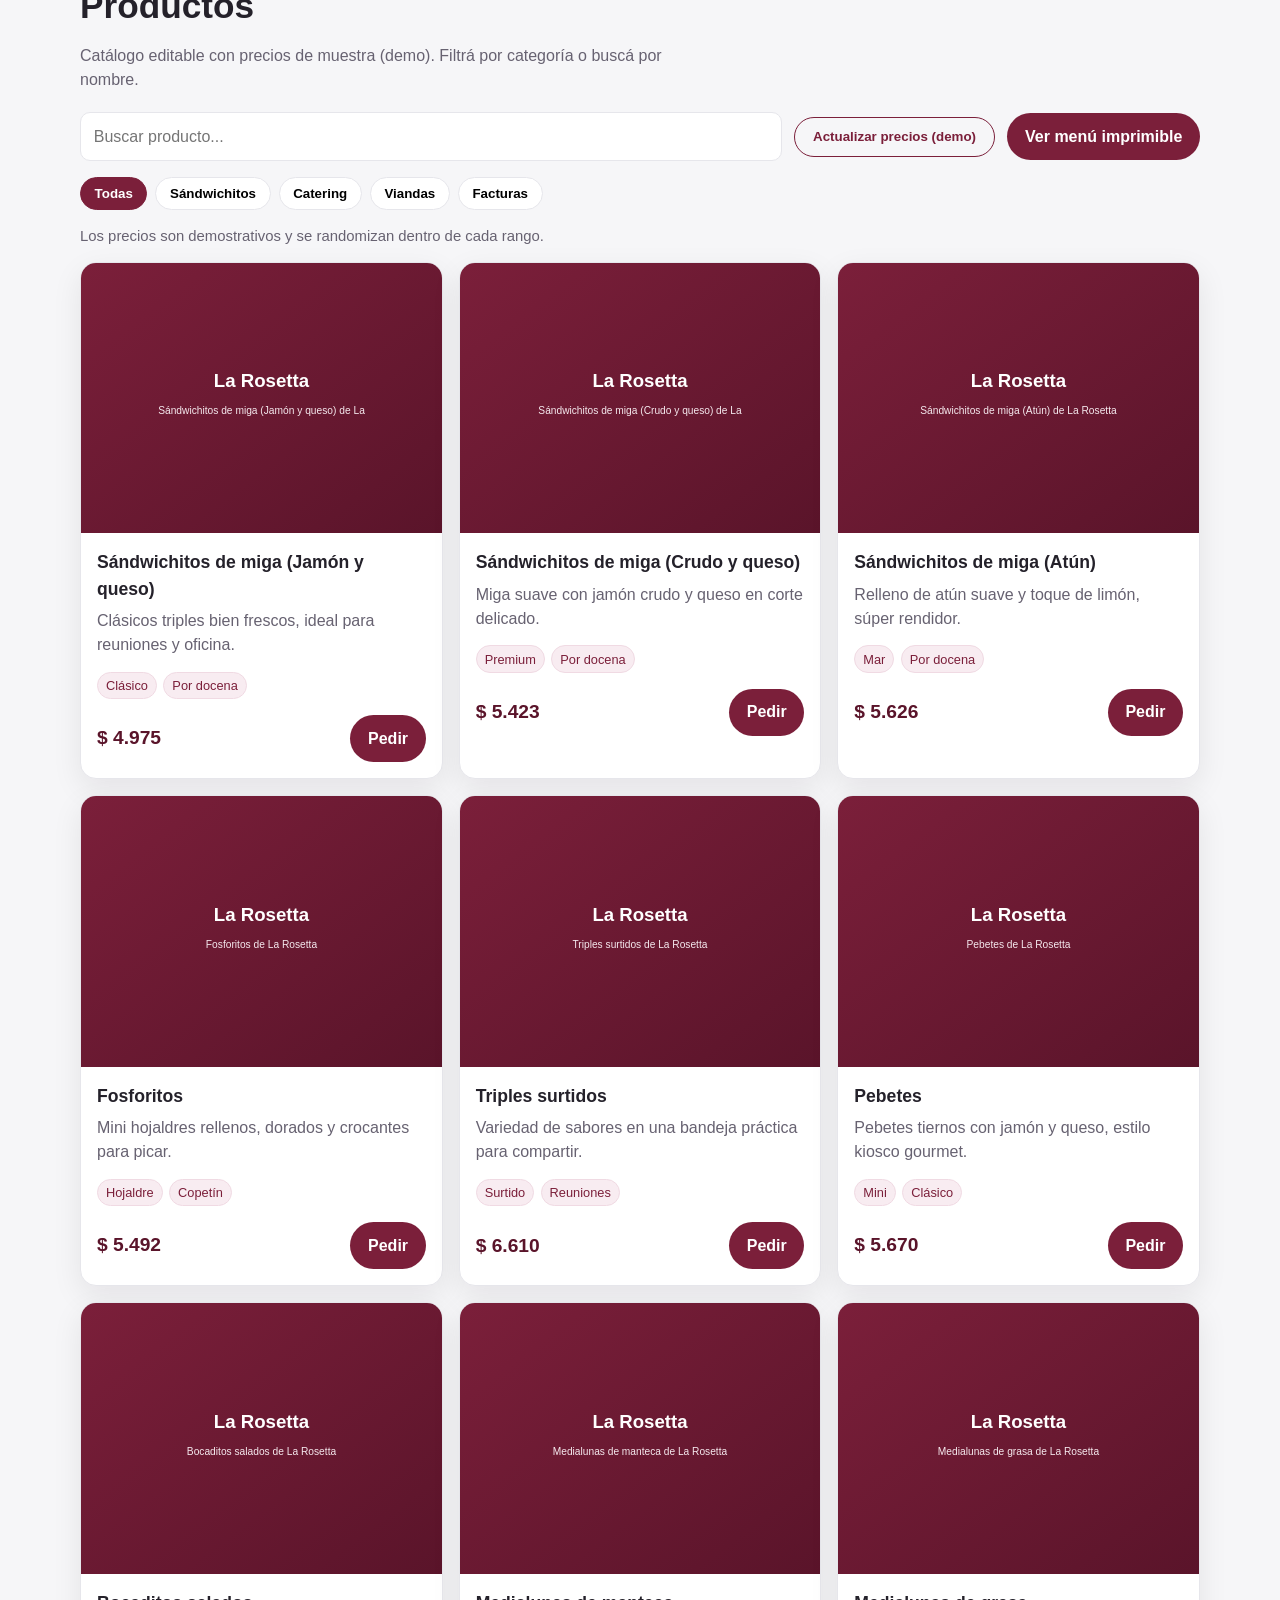
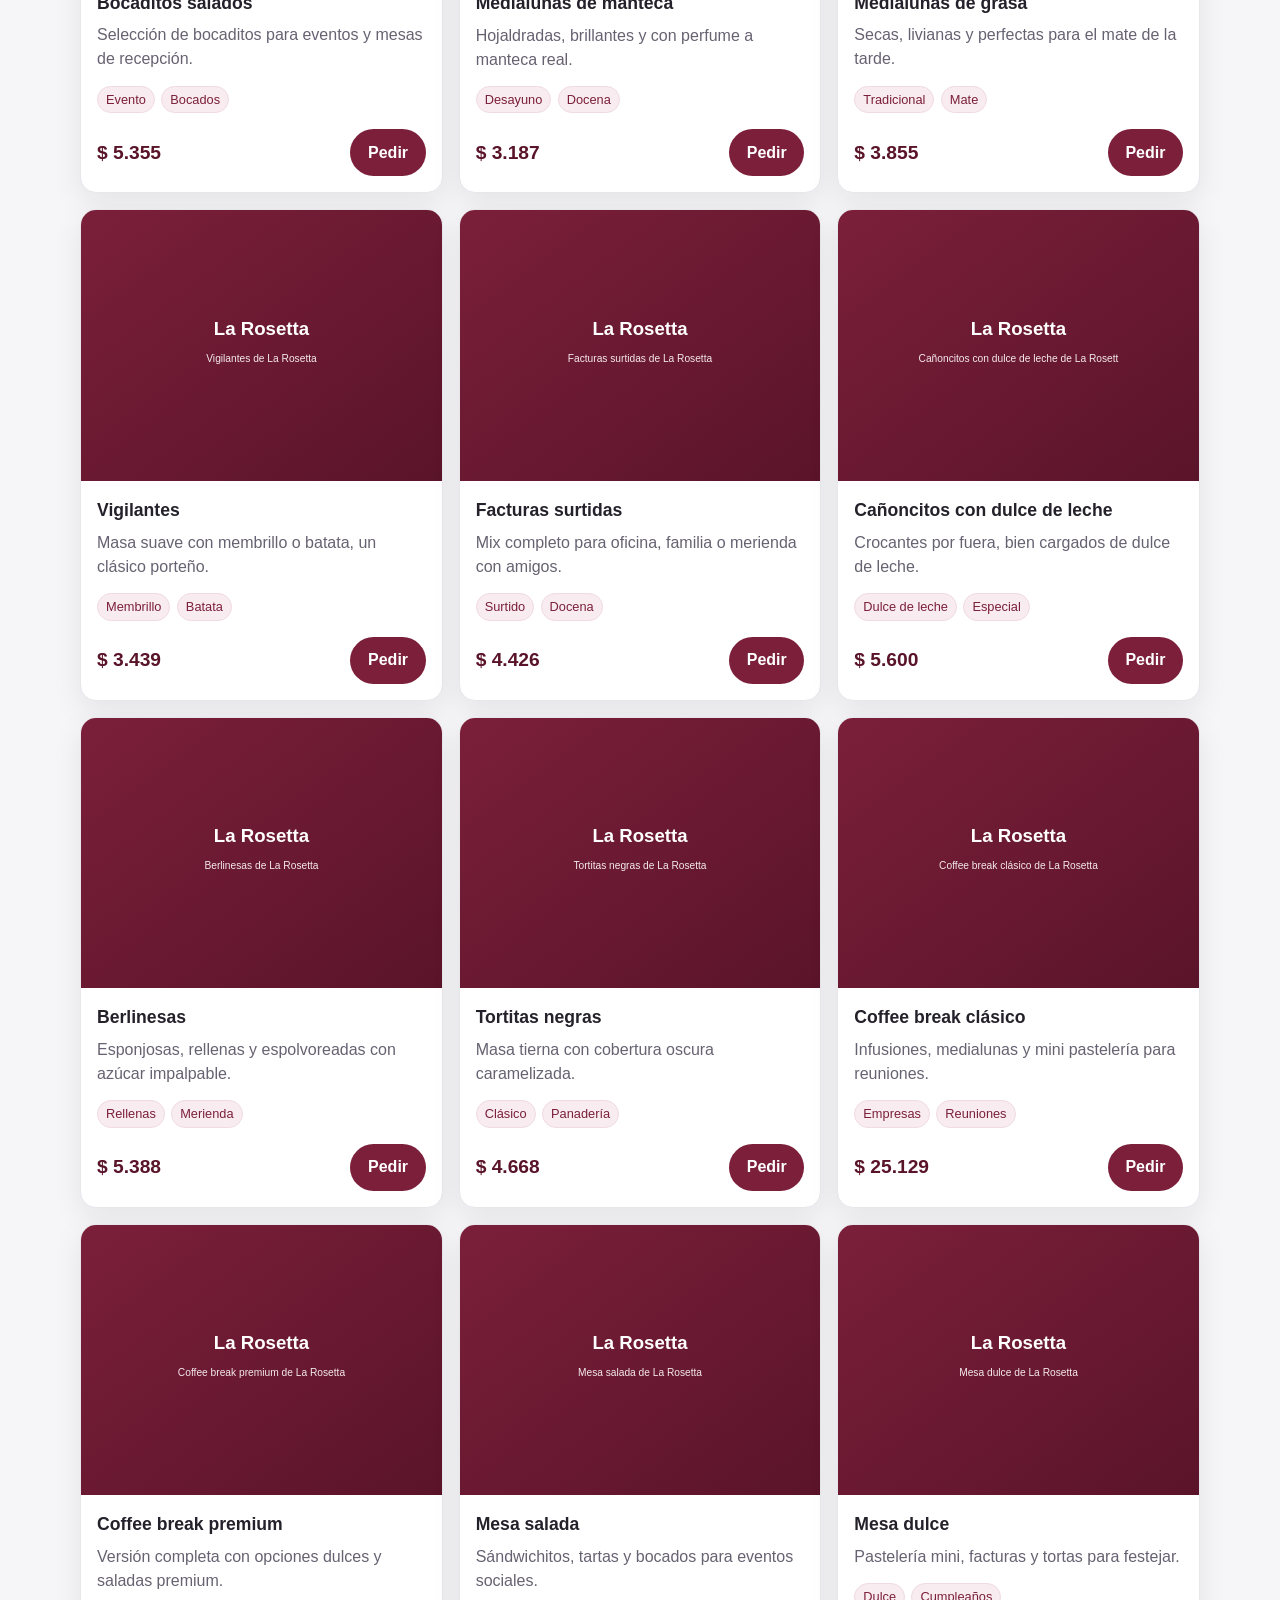
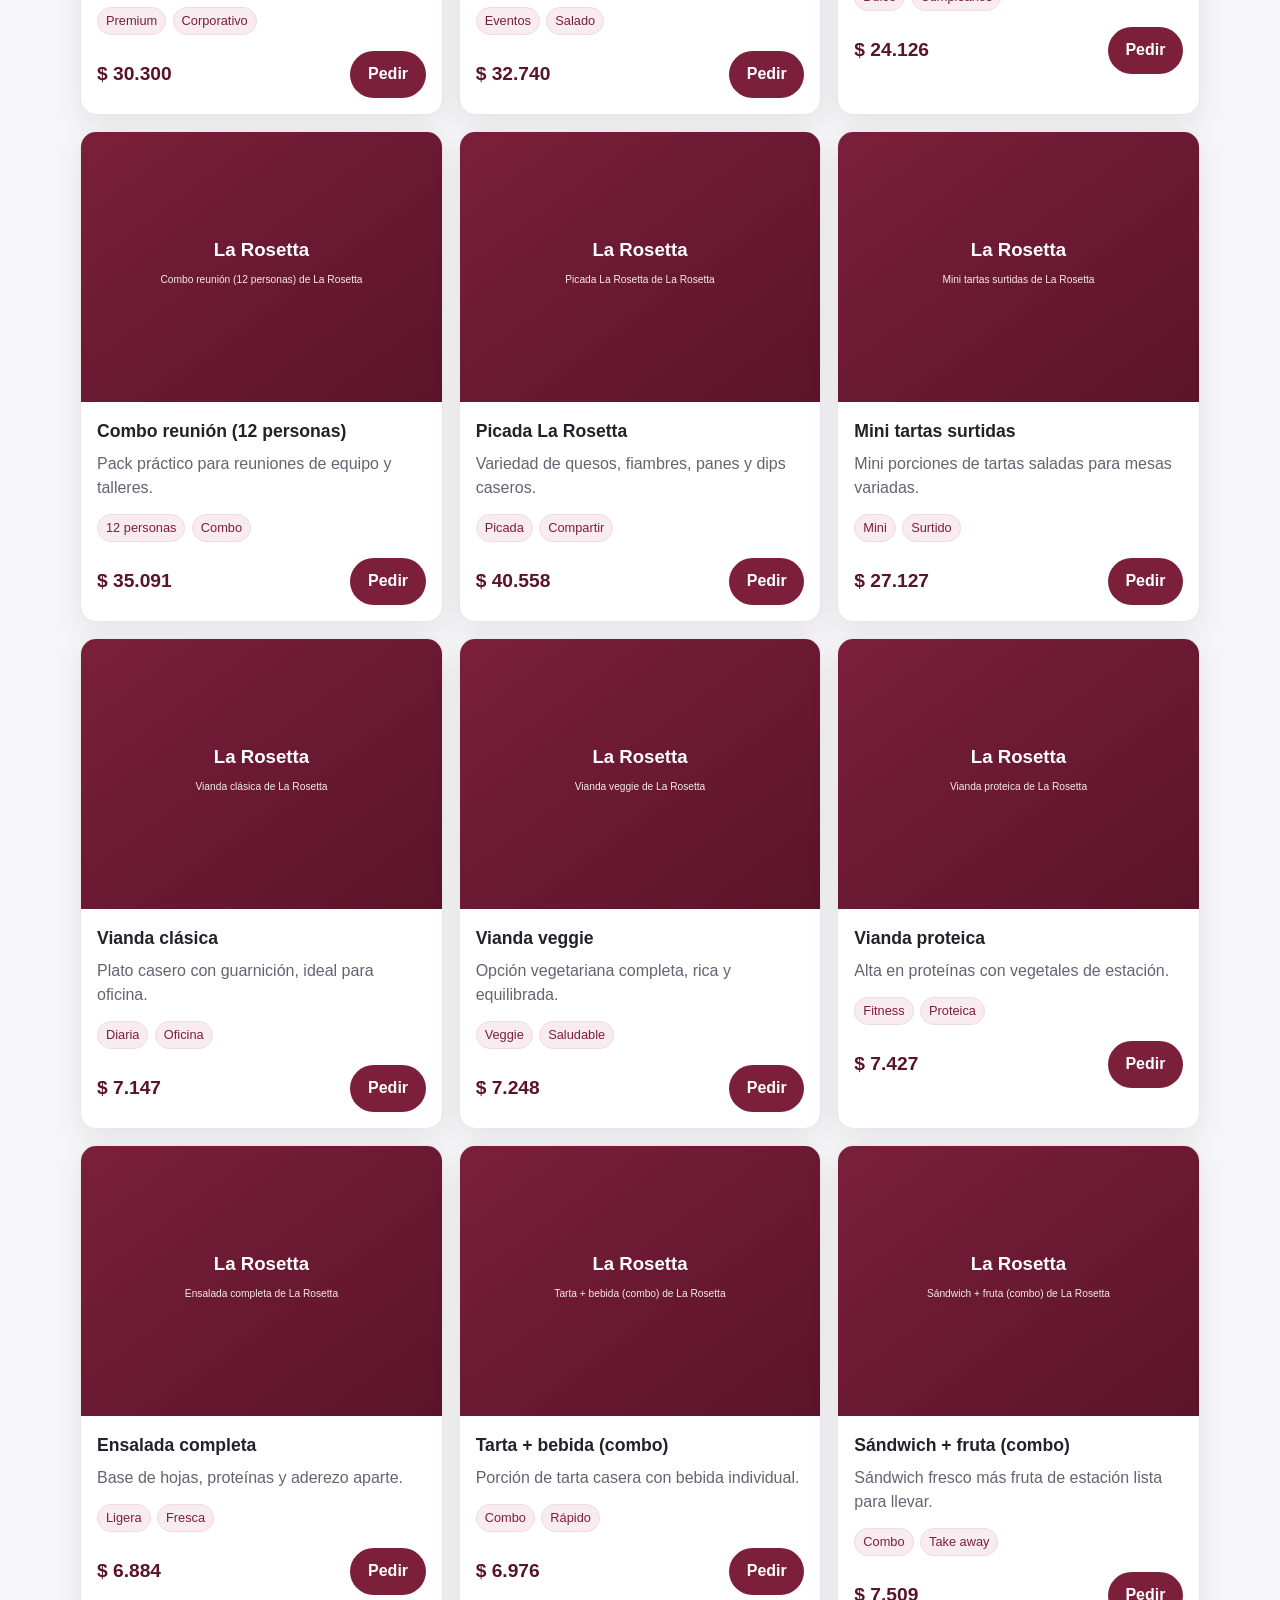
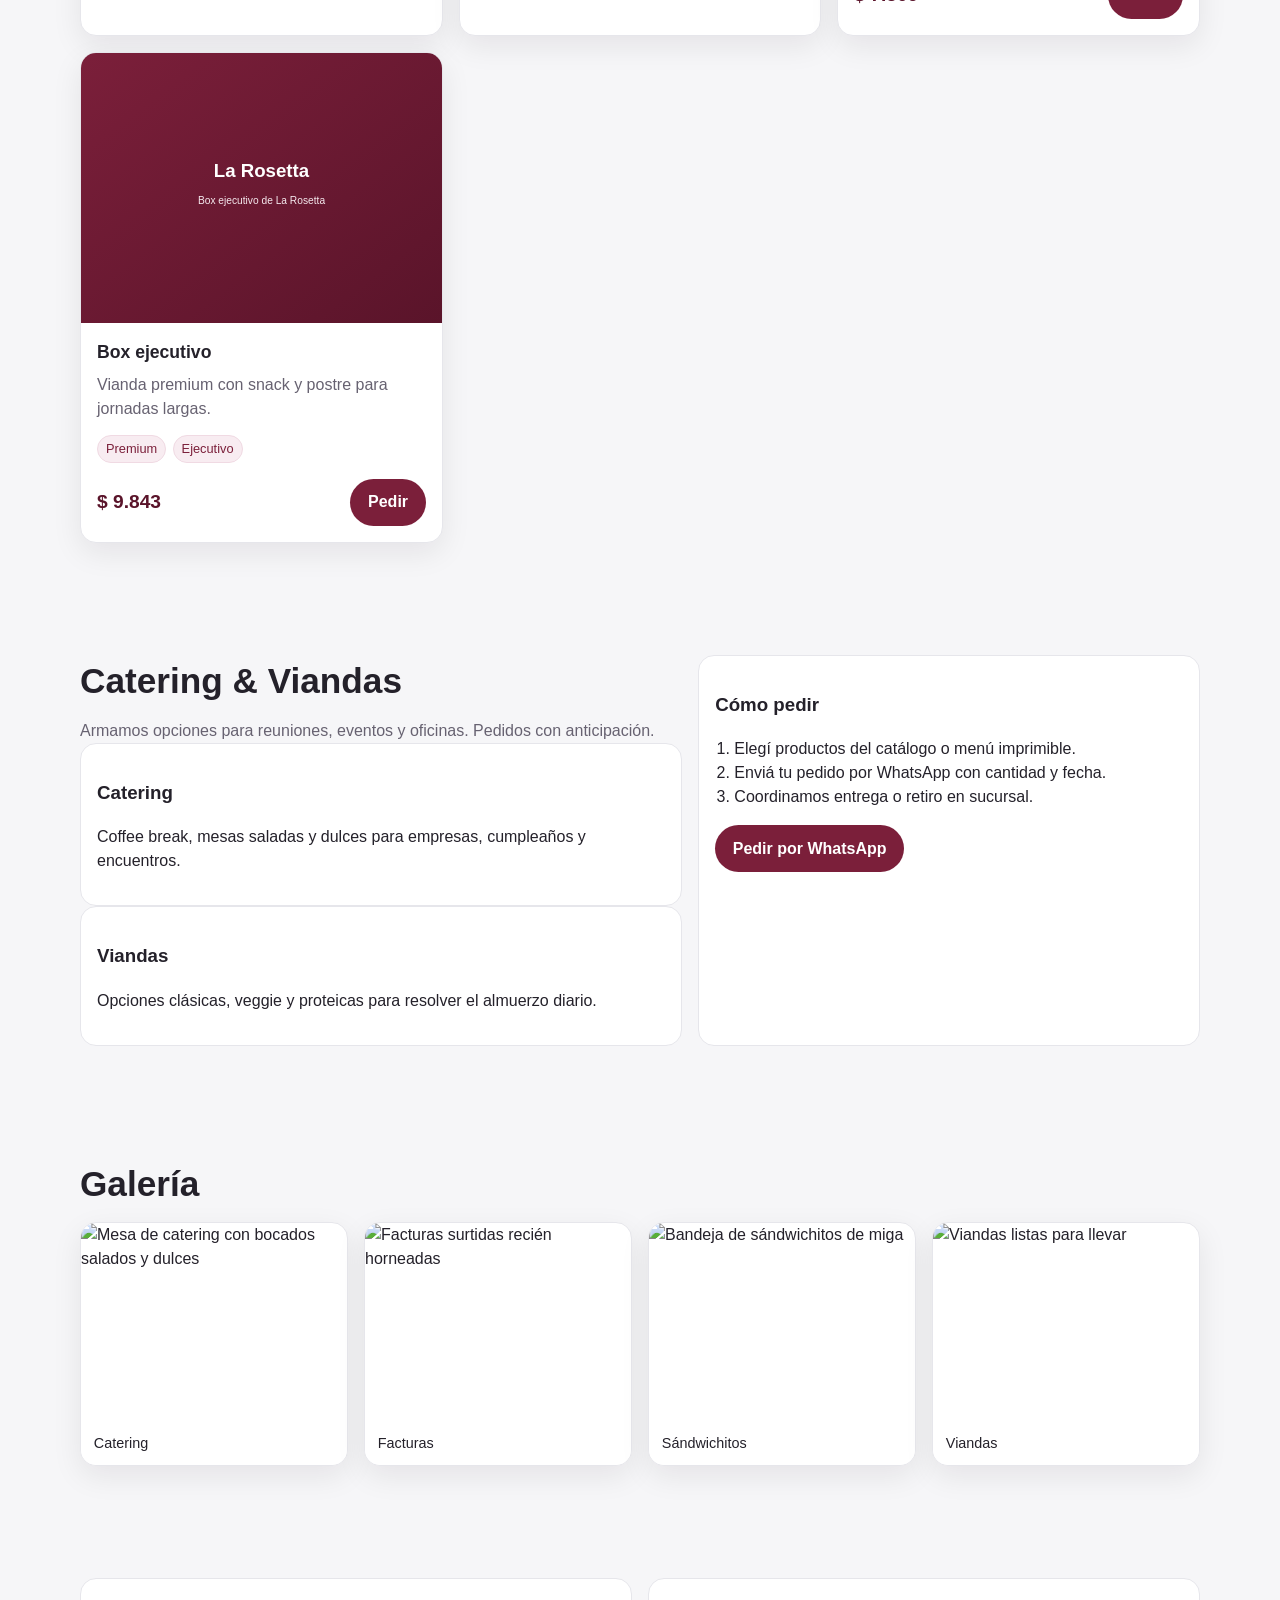
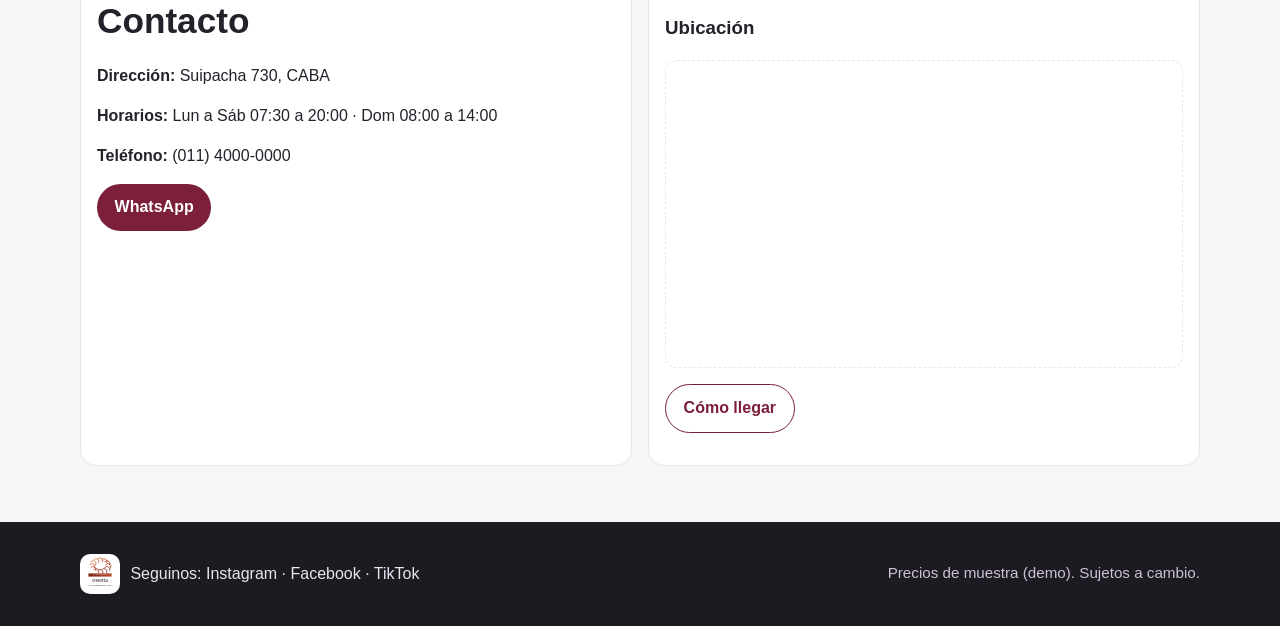
==== commit eb58e8d3: "Restaurar logo oficial en secciones clave y corregir imágenes del catálogo" ====
--- a/index.html
+++ b/index.html
@@ -13,7 +13,10 @@
   <body>
     <header class="site-header">
       <div class="container header-inner">
-        <a class="logo" href="#inicio">La Rosetta</a>
+        <a class="logo" href="#inicio" aria-label="La Rosetta inicio">
+          <img class="logo-mark" data-official-logo="true" alt="Logo oficial de La Rosetta" />
+          <span class="logo-text">La Rosetta</span>
+        </a>
         <nav class="nav" aria-label="Navegación principal">
           <ul class="nav-list">
             <li><a href="#inicio">Inicio</a></li>
@@ -31,6 +34,7 @@
     <main>
       <section class="hero" id="inicio">
         <div class="container hero-inner">
+          <img class="hero-logo" data-official-logo="true" alt="Logo oficial de La Rosetta" />
           <h1>La Rosetta: panadería & confitería para todos los días</h1>
           <p>
             Sándwichitos, facturas, viandas y catering. Hecho fresco, sin vueltas.
@@ -113,29 +117,25 @@
           <div class="grid gallery-grid">
             <article class="card gallery-item">
               <figure>
-                <img class="card-image" src="https://images.unsplash.com/photo-1466978913421-dad2ebd01d17?auto=format&fit=crop&w=1200&q=80" alt="Mesa de catering con bocados salados y dulces" />
-                <img class="card-image" src="https://source.unsplash.com/featured/?catering,food" alt="Mesa de catering con bocados salados y dulces" />
+                                <img class="card-image" src="https://images.unsplash.com/photo-1555244162-803834f70033?auto=format&fit=crop&w=1200&q=80" alt="Mesa de catering con bocados salados y dulces" />
                 <figcaption>Catering</figcaption>
               </figure>
             </article>
             <article class="card gallery-item">
               <figure>
                 <img class="card-image" src="https://images.unsplash.com/photo-1509440159596-0249088772ff?auto=format&fit=crop&w=1200&q=80" alt="Facturas surtidas recién horneadas" />
-                <img class="card-image" src="https://source.unsplash.com/featured/?pastry,argentina" alt="Facturas surtidas recién horneadas" />
                 <figcaption>Facturas</figcaption>
               </figure>
             </article>
             <article class="card gallery-item">
               <figure>
-                <img class="card-image" src="https://images.unsplash.com/photo-1553909489-cd47e0907980?auto=format&fit=crop&w=1200&q=80" alt="Bandeja de sándwichitos de miga" />
-                <img class="card-image" src="https://source.unsplash.com/featured/?sandwich" alt="Bandeja de sándwichitos de miga" />
+                <img class="card-image" src="https://images.unsplash.com/photo-1528735602780-2552fd46c7af?auto=format&fit=crop&w=1200&q=80" alt="Bandeja de sándwichitos de miga" />
                 <figcaption>Sándwichitos</figcaption>
               </figure>
             </article>
             <article class="card gallery-item">
               <figure>
-                <img class="card-image" src="https://images.unsplash.com/photo-1543339308-43e59d6b73a6?auto=format&fit=crop&w=1200&q=80" alt="Viandas listas para llevar" />
-                <img class="card-image" src="https://source.unsplash.com/featured/?lunchbox,healthy" alt="Viandas listas para llevar" />
+                <img class="card-image" src="https://images.unsplash.com/photo-1512621776951-a57141f2eefd?auto=format&fit=crop&w=1200&q=80" alt="Viandas listas para llevar" />
                 <figcaption>Viandas</figcaption>
               </figure>
             </article>
@@ -163,7 +163,10 @@
 
     <footer class="footer">
       <div class="container footer-row">
-        <div>Seguinos: Instagram · Facebook · TikTok</div>
+        <div class="footer-brand">
+          <img class="logo-mark" data-official-logo="true" alt="Logo oficial de La Rosetta" />
+          <span>Seguinos: Instagram · Facebook · TikTok</span>
+        </div>
         <div class="footer-note">Precios de muestra (demo). Sujetos a cambio.</div>
       </div>
     </footer>
--- a/css/styles.css
+++ b/css/styles.css
@@ -81,6 +81,37 @@
   letter-spacing: 0.5px;
 }
 
+
+.logo {
+  display: inline-flex;
+  align-items: center;
+  gap: 0.55rem;
+}
+
+.logo-mark {
+  width: 48px;
+  height: 48px;
+  border-radius: 10px;
+  background: rgba(255, 255, 255, 0.08);
+  border: 1px solid rgba(255, 255, 255, 0.2);
+  object-fit: contain;
+  padding: 2px;
+}
+
+.logo-mark-print {
+  background: #f8ece8;
+  border-color: #e6c7bc;
+}
+
+.logo-text {
+  display: inline-block;
+}
+
+.print-brand {
+  display: flex;
+  align-items: center;
+  gap: 0.75rem;
+}
 .nav {
   display: none;
 }
@@ -148,13 +179,20 @@
 
 .hero {
   background: linear-gradient(to bottom, rgba(20, 8, 13, 0.72), rgba(20, 8, 13, 0.35)),
-    url("https://images.unsplash.com/photo-1517433670267-08bbd4be890f?auto=format&fit=crop&w=1800&q=80") center/cover no-repeat;
-    url("https://source.unsplash.com/featured/?bakery,pastry") center/cover no-repeat;
+    url("https://images.unsplash.com/photo-1509440159596-0249088772ff?auto=format&fit=crop&w=1800&q=80") center/cover no-repeat;
   color: var(--blanco);
 }
 
 .hero-inner {
   padding: 5.2rem 0 4.2rem;
+}
+
+.hero-logo {
+  width: clamp(96px, 20vw, 150px);
+  height: auto;
+  object-fit: contain;
+  margin-bottom: 1rem;
+  filter: drop-shadow(0 8px 22px rgba(0, 0, 0, 0.35));
 }
 
 .hero h1 {
@@ -347,6 +385,19 @@
   font-size: 0.95rem;
 }
 
+.footer-brand {
+  display: inline-flex;
+  align-items: center;
+  gap: 0.65rem;
+}
+
+.footer-brand .logo-mark {
+  width: 40px;
+  height: 40px;
+  background: #fff;
+  border-color: rgba(255, 255, 255, 0.5);
+}
+
 /* Menú imprimible */
 .print-page {
   background: #f8f8fb;
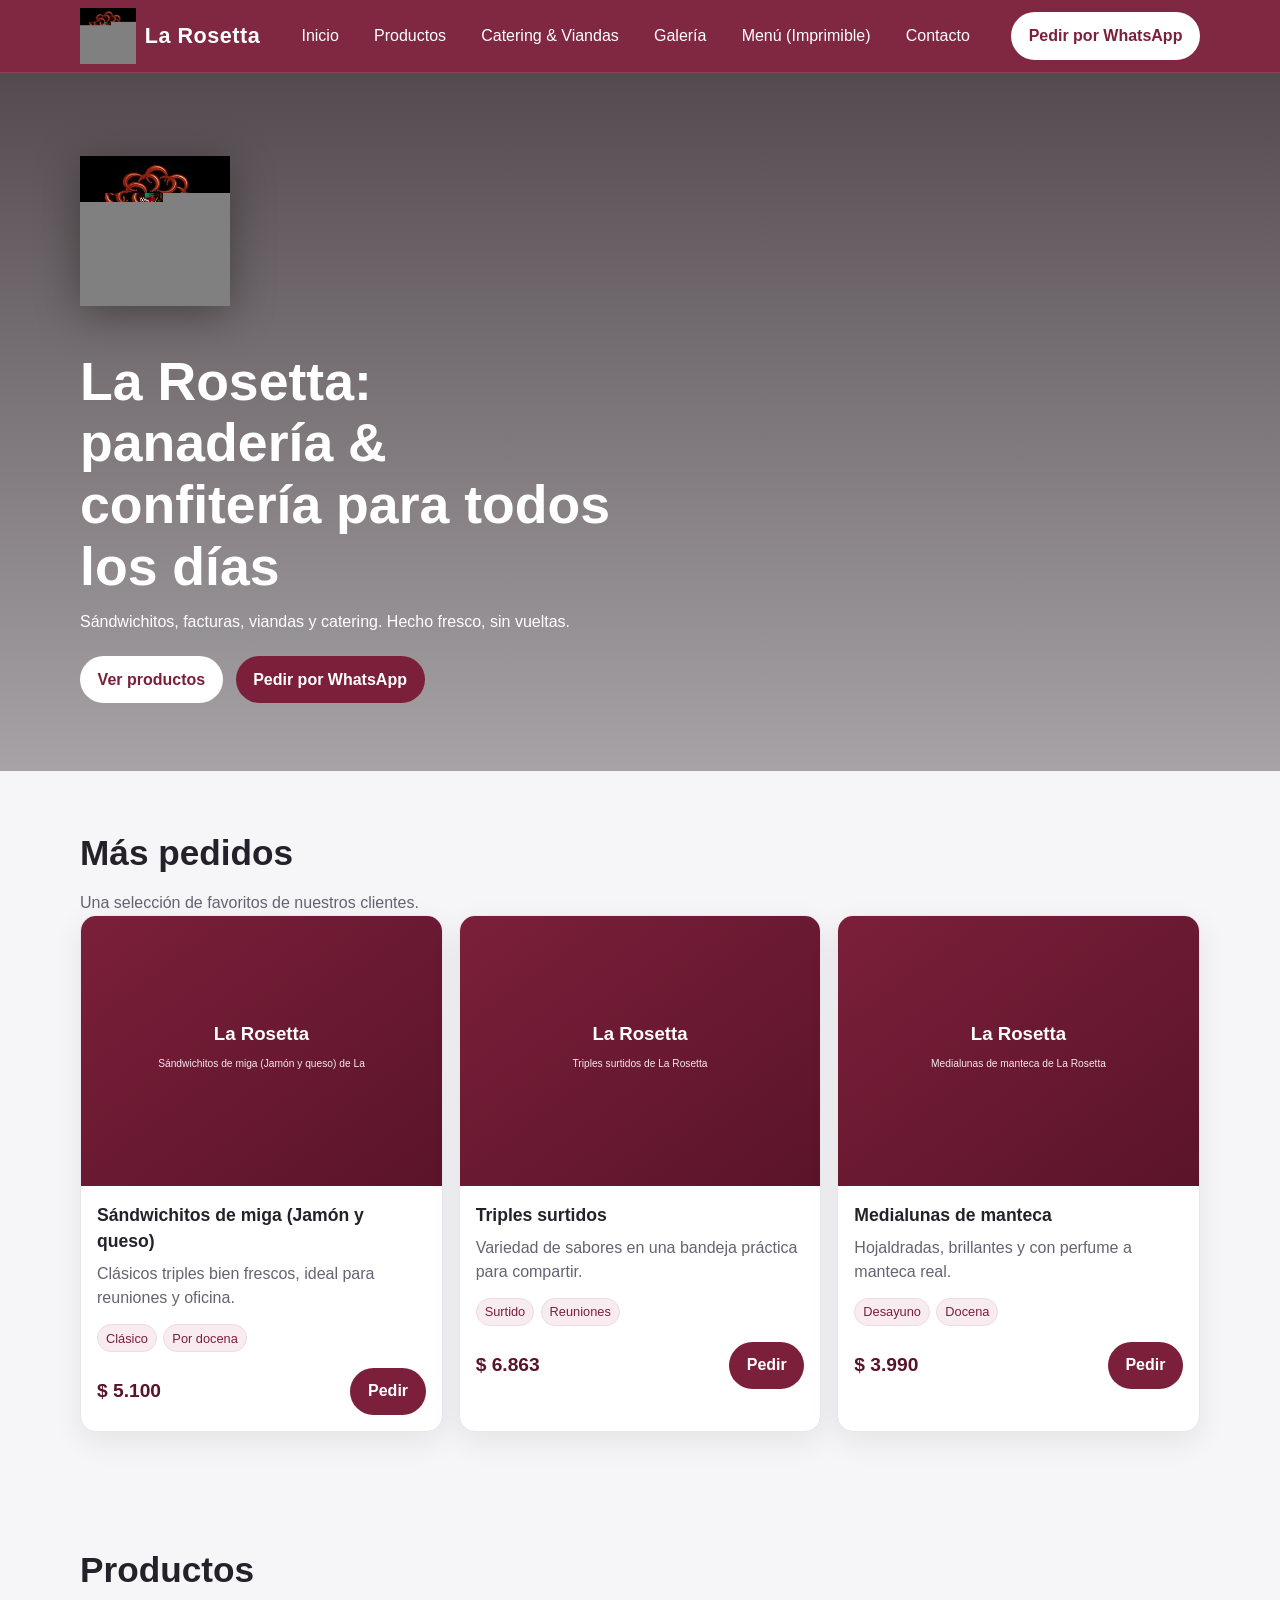
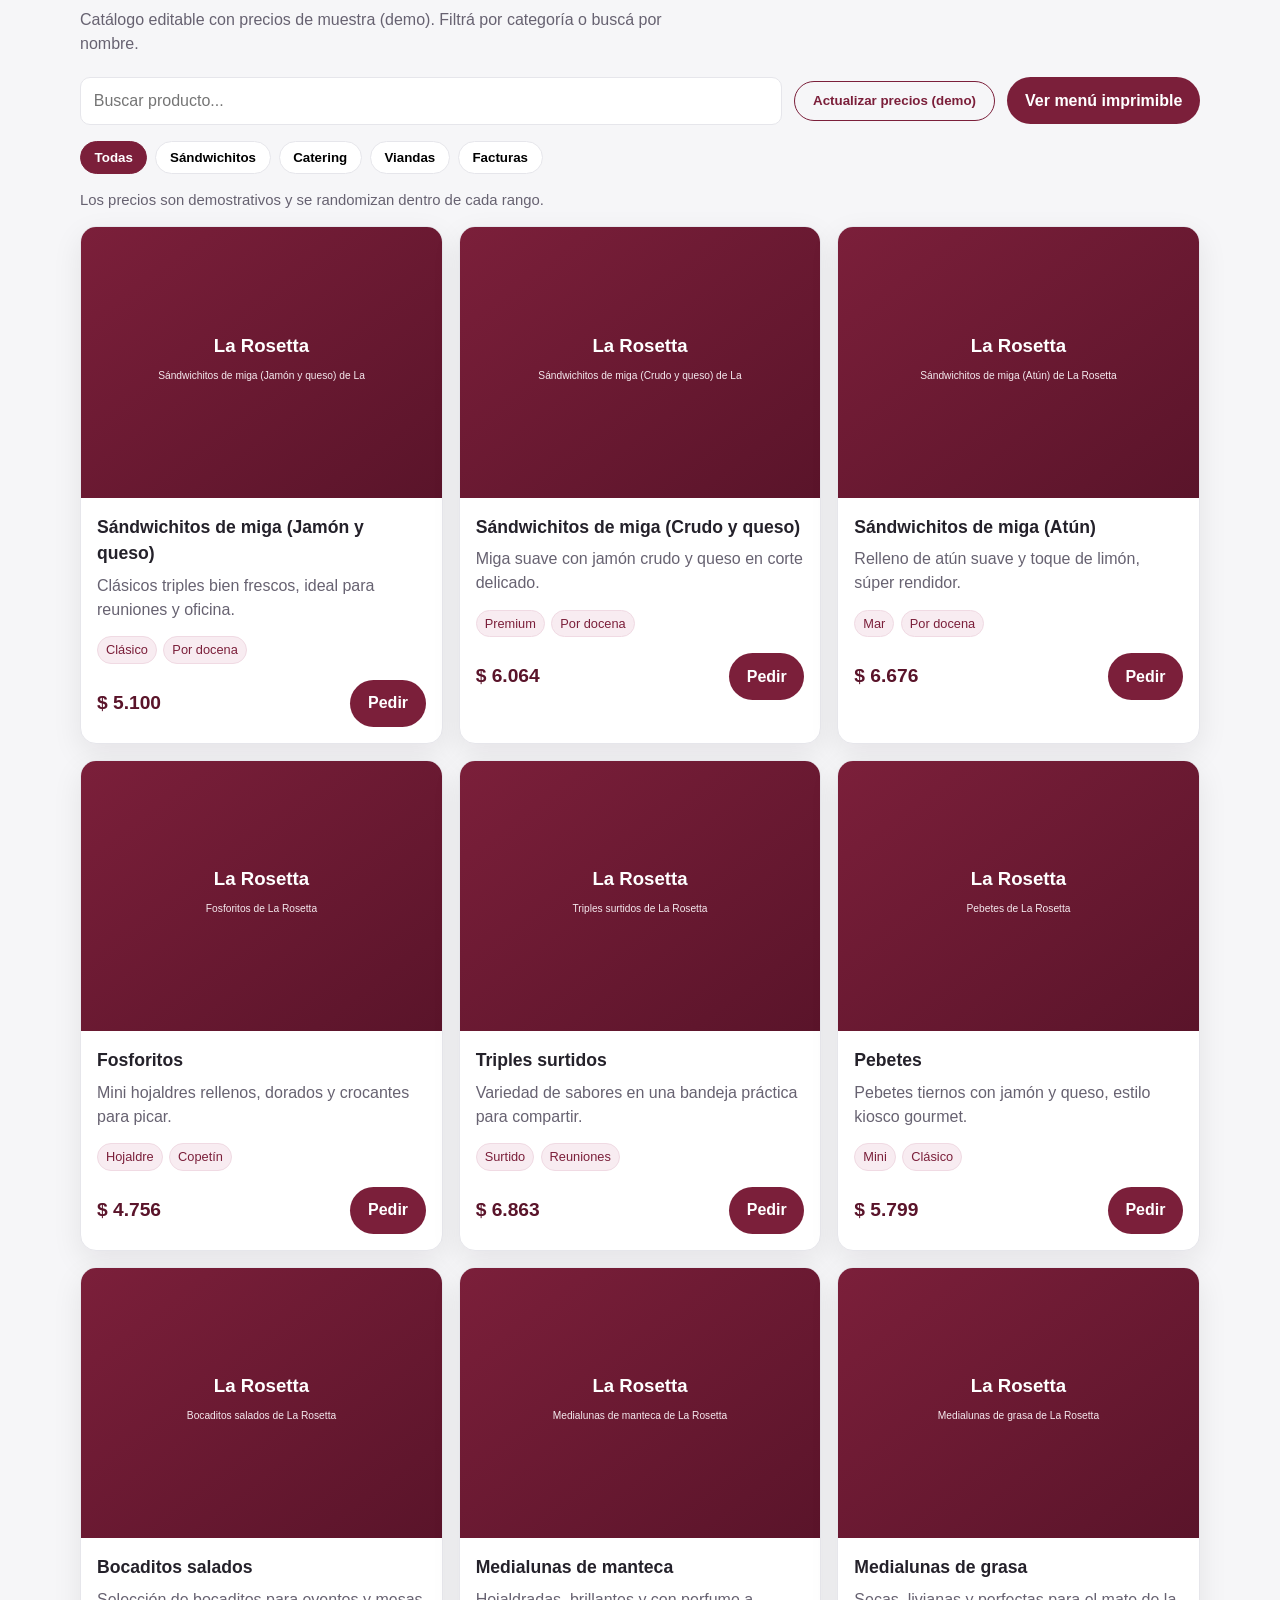
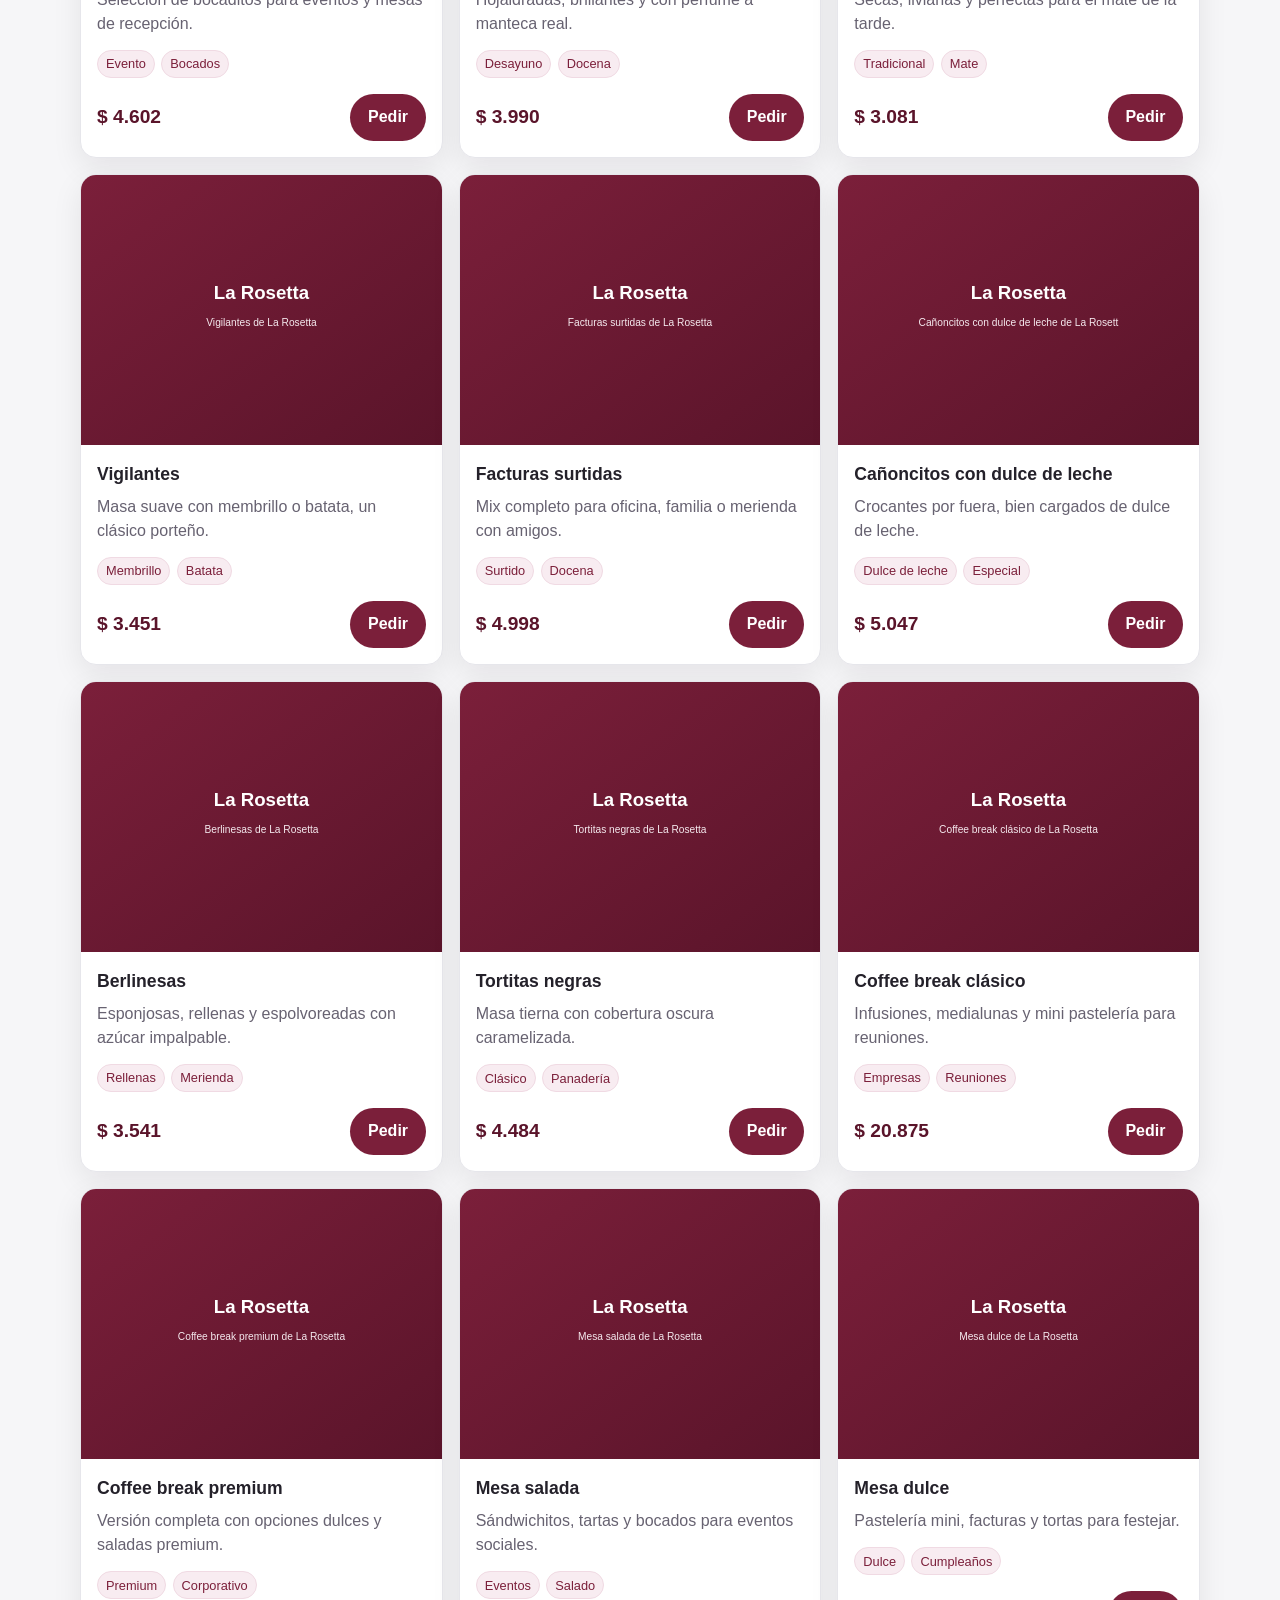
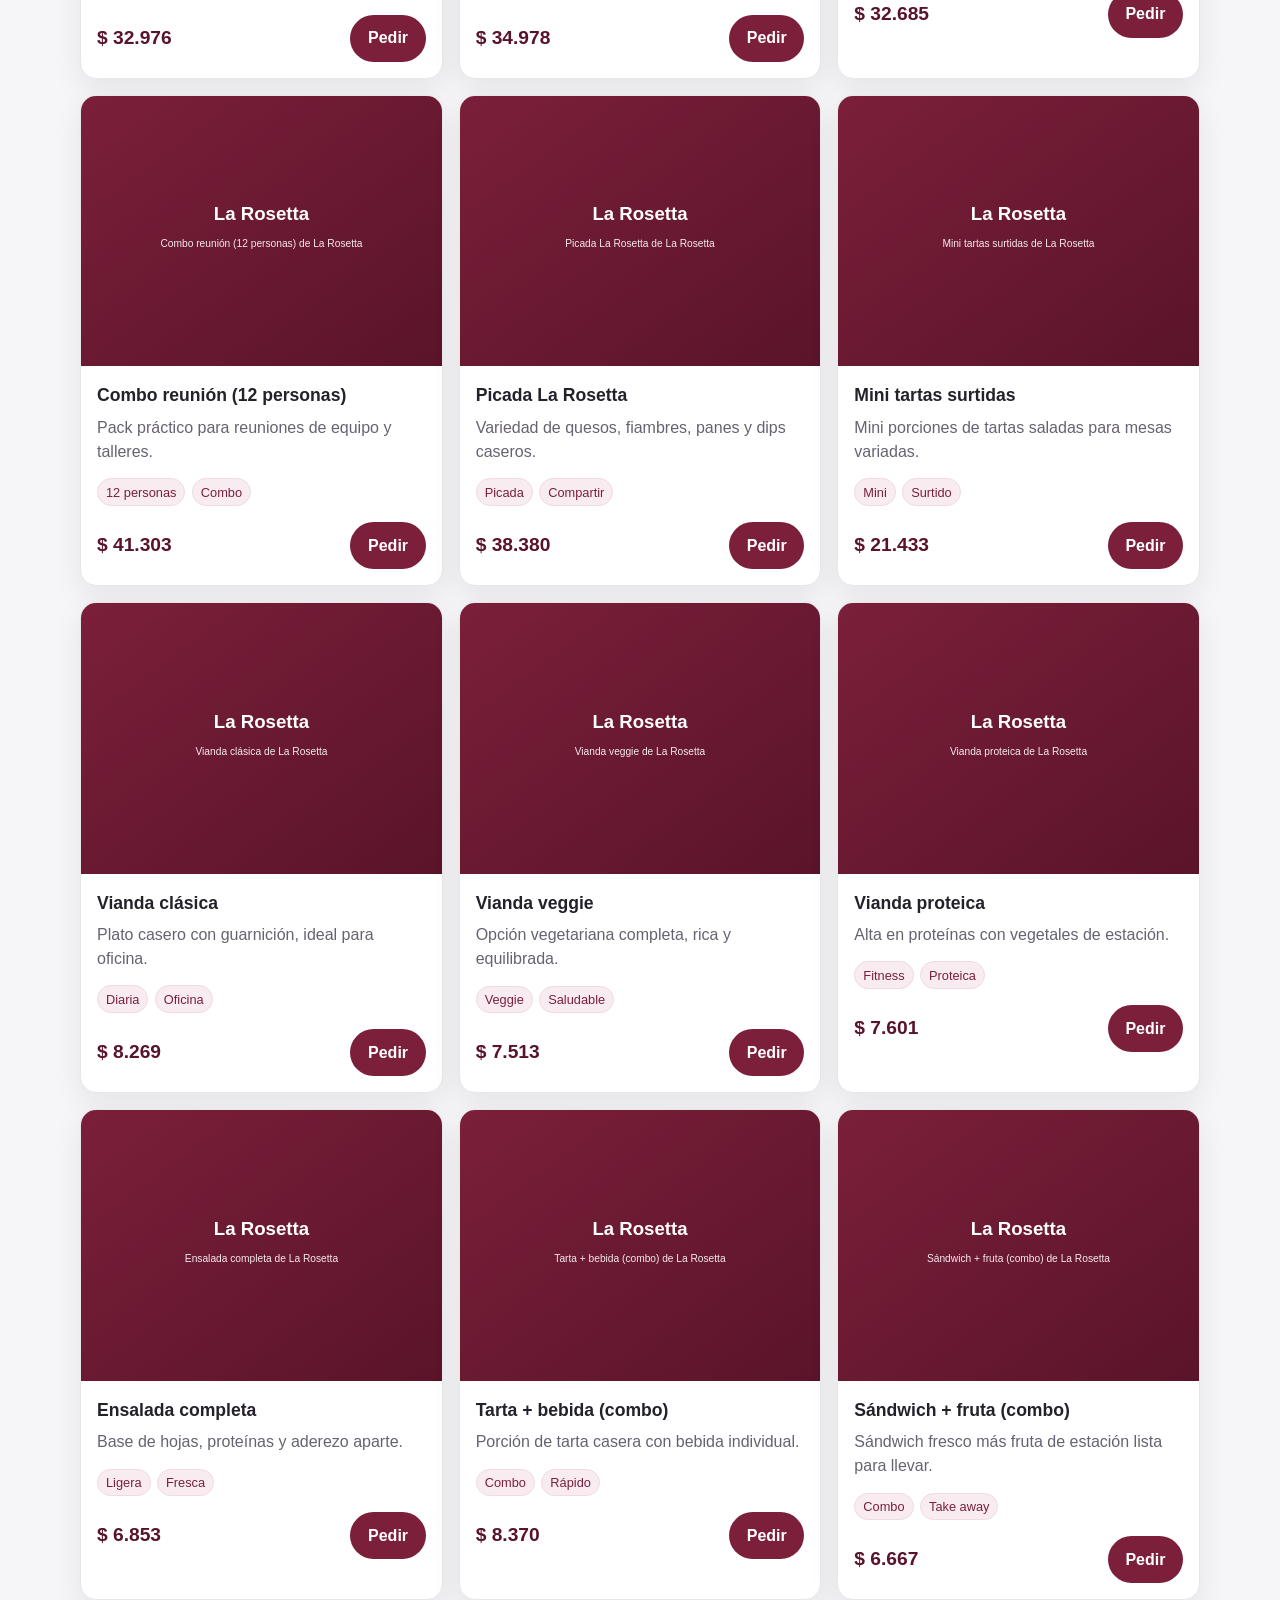
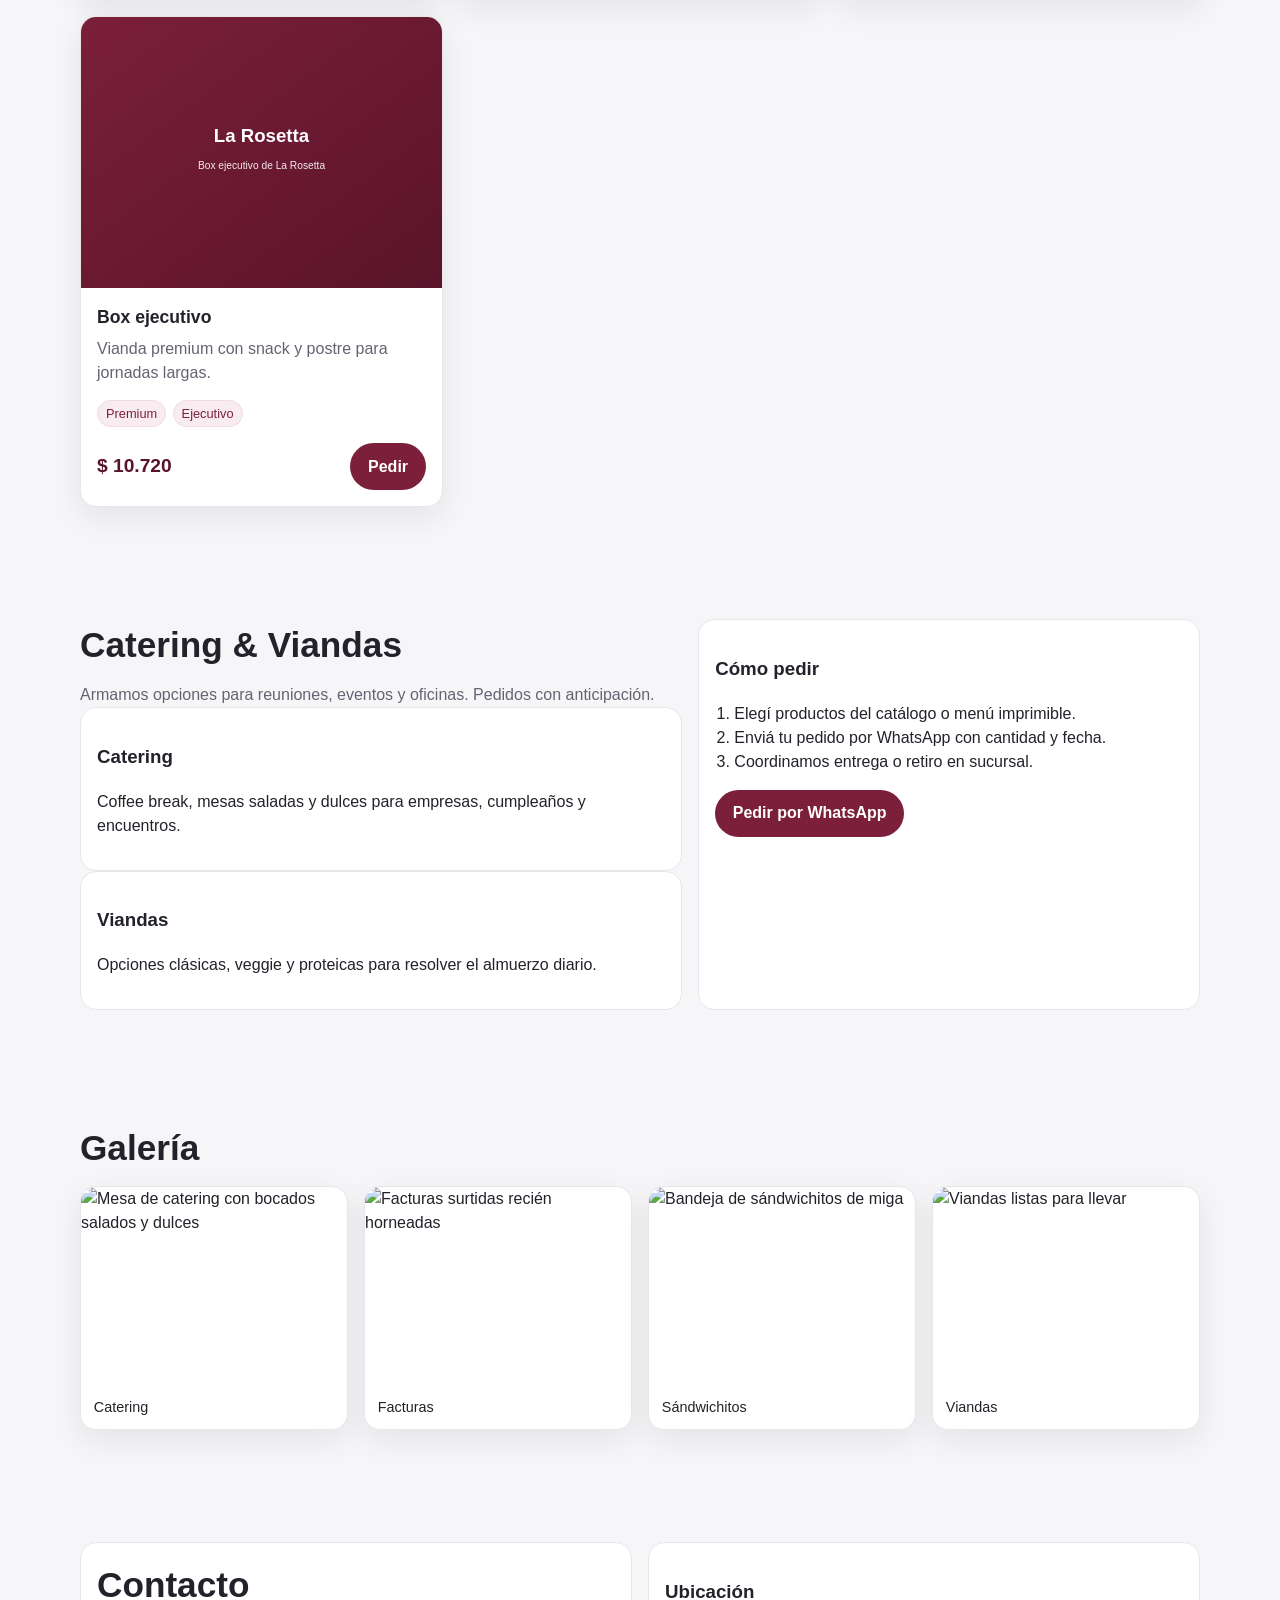
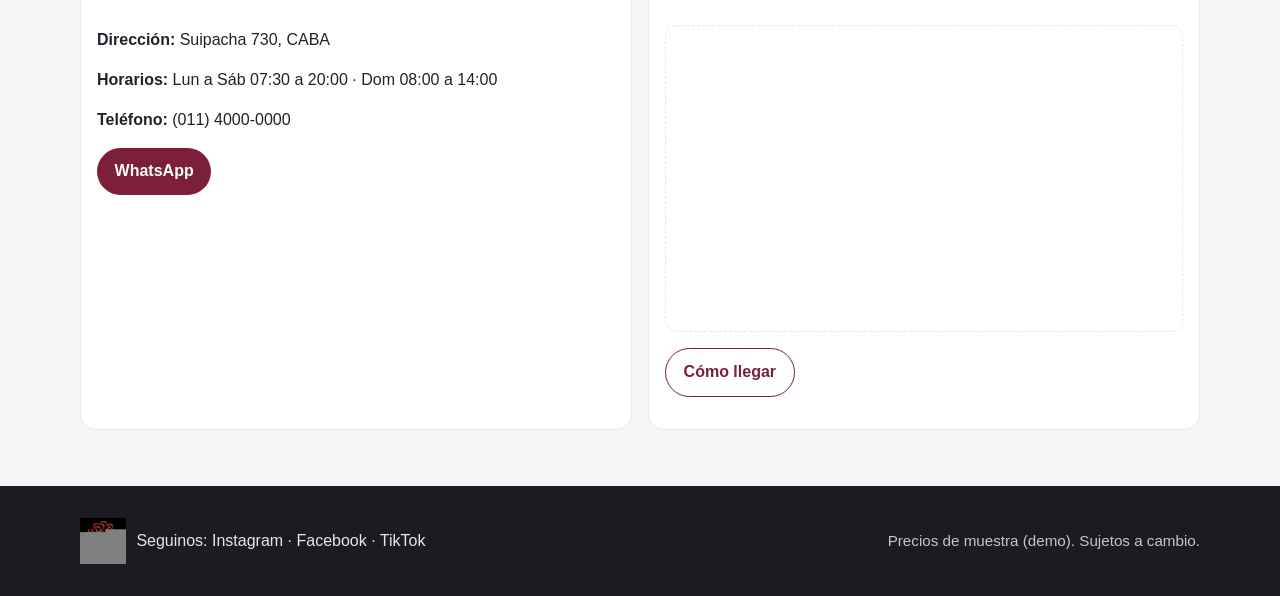
==== commit c5f43a5a: "Bust app script cache on homepage" ====
--- a/index.html
+++ b/index.html
@@ -171,6 +171,6 @@
       </div>
     </footer>
 
-    <script src="js/app.js" defer></script>
+    <script src="js/app.js?v=logo-original" defer></script>
   </body>
 </html>
--- a/css/styles.css
+++ b/css/styles.css
@@ -89,18 +89,17 @@
 }
 
 .logo-mark {
-  width: 48px;
-  height: 48px;
-  border-radius: 10px;
-  background: rgba(255, 255, 255, 0.08);
-  border: 1px solid rgba(255, 255, 255, 0.2);
+  width: 56px;
+  height: 56px;
   object-fit: contain;
-  padding: 2px;
+  background: transparent;
+  border: 0;
+  padding: 0;
 }
 
 .logo-mark-print {
-  background: #f8ece8;
-  border-color: #e6c7bc;
+  background: transparent;
+  border: 0;
 }
 
 .logo-text {
@@ -392,10 +391,8 @@
 }
 
 .footer-brand .logo-mark {
-  width: 40px;
-  height: 40px;
-  background: #fff;
-  border-color: rgba(255, 255, 255, 0.5);
+  width: 46px;
+  height: 46px;
 }
 
 /* Menú imprimible */
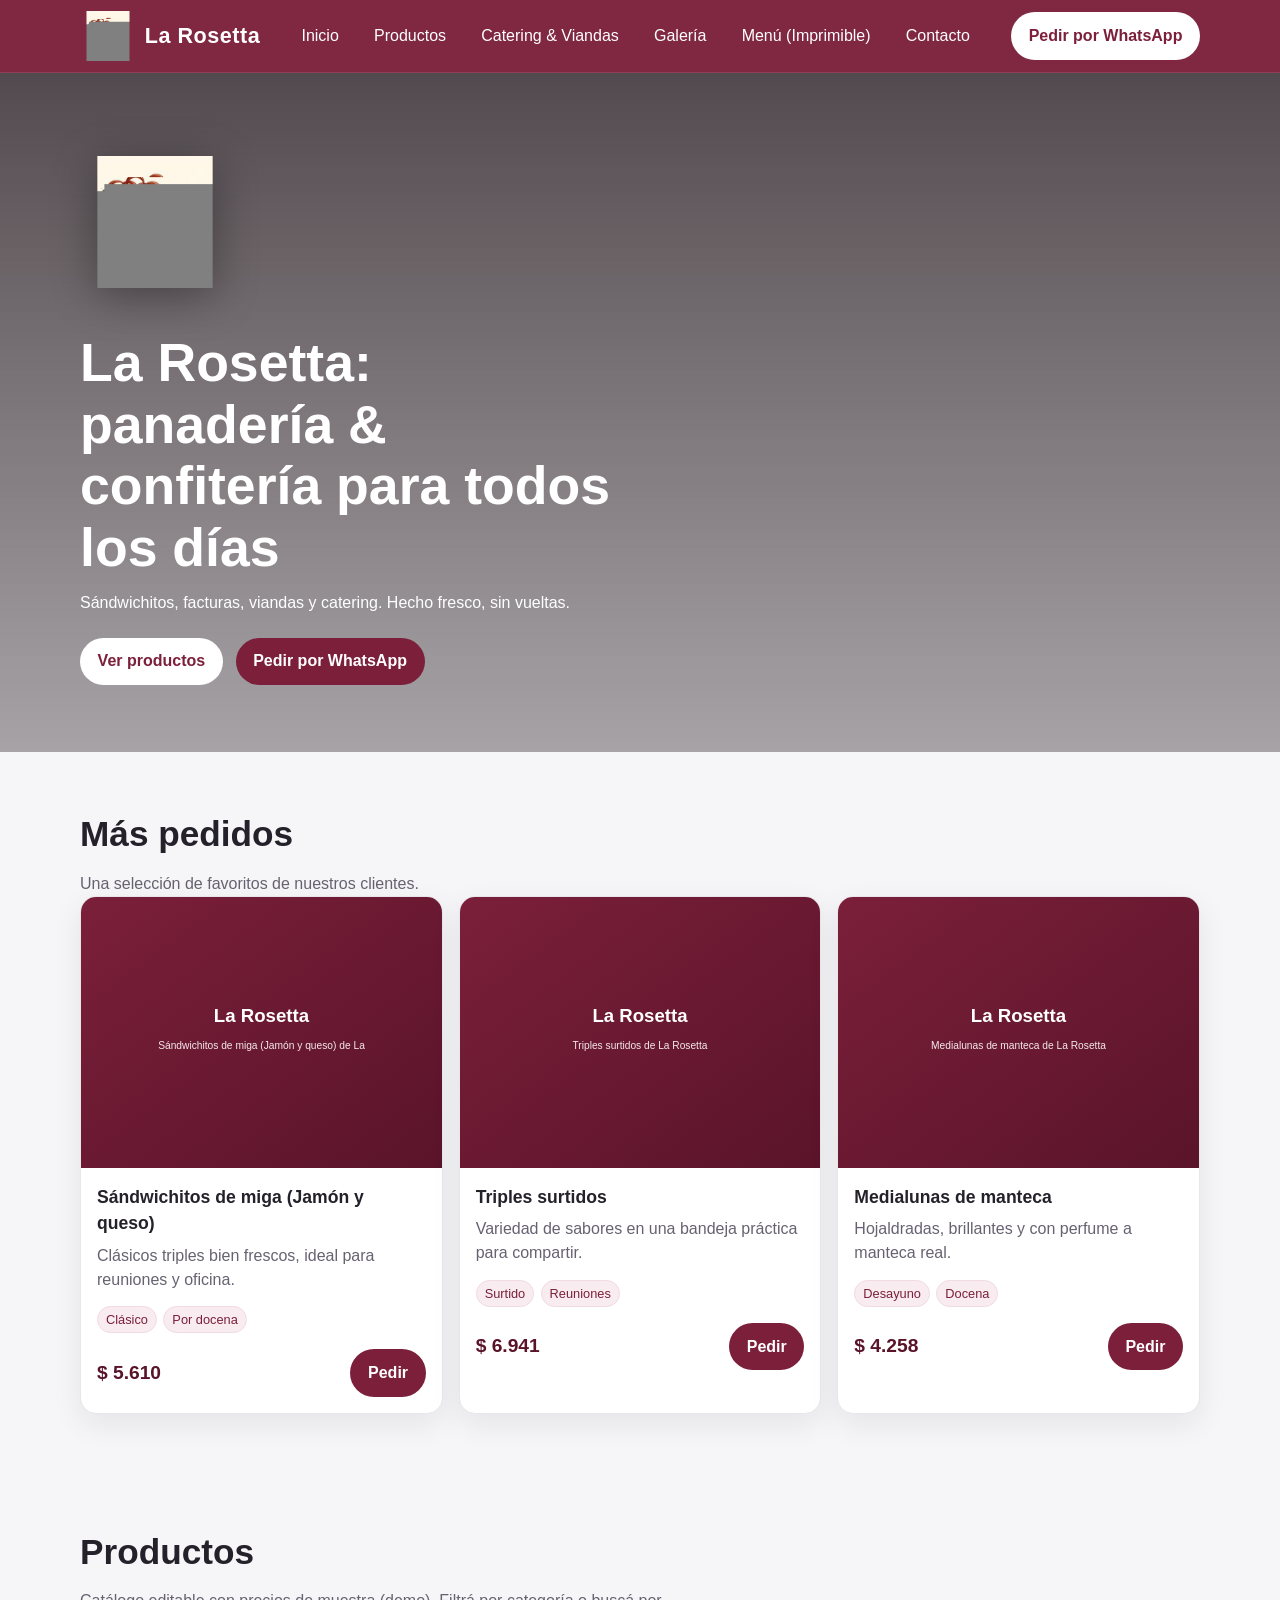
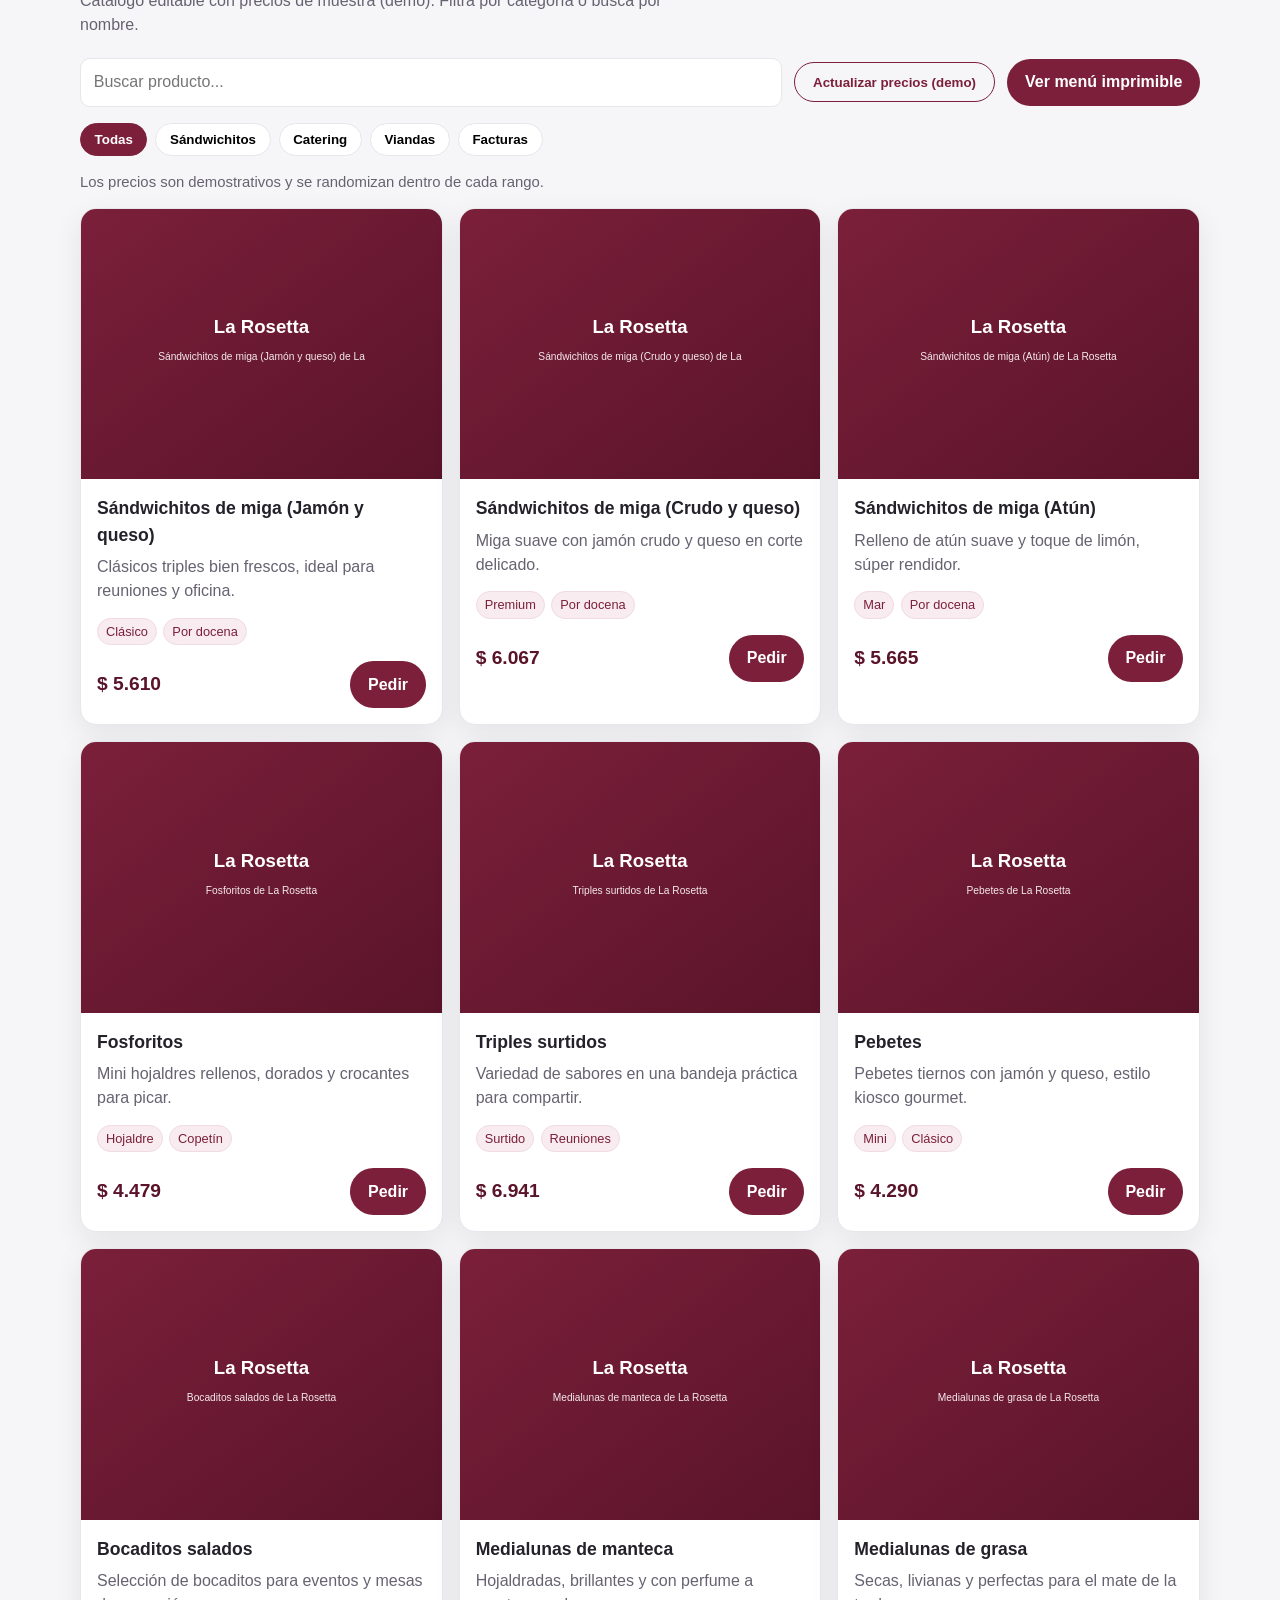
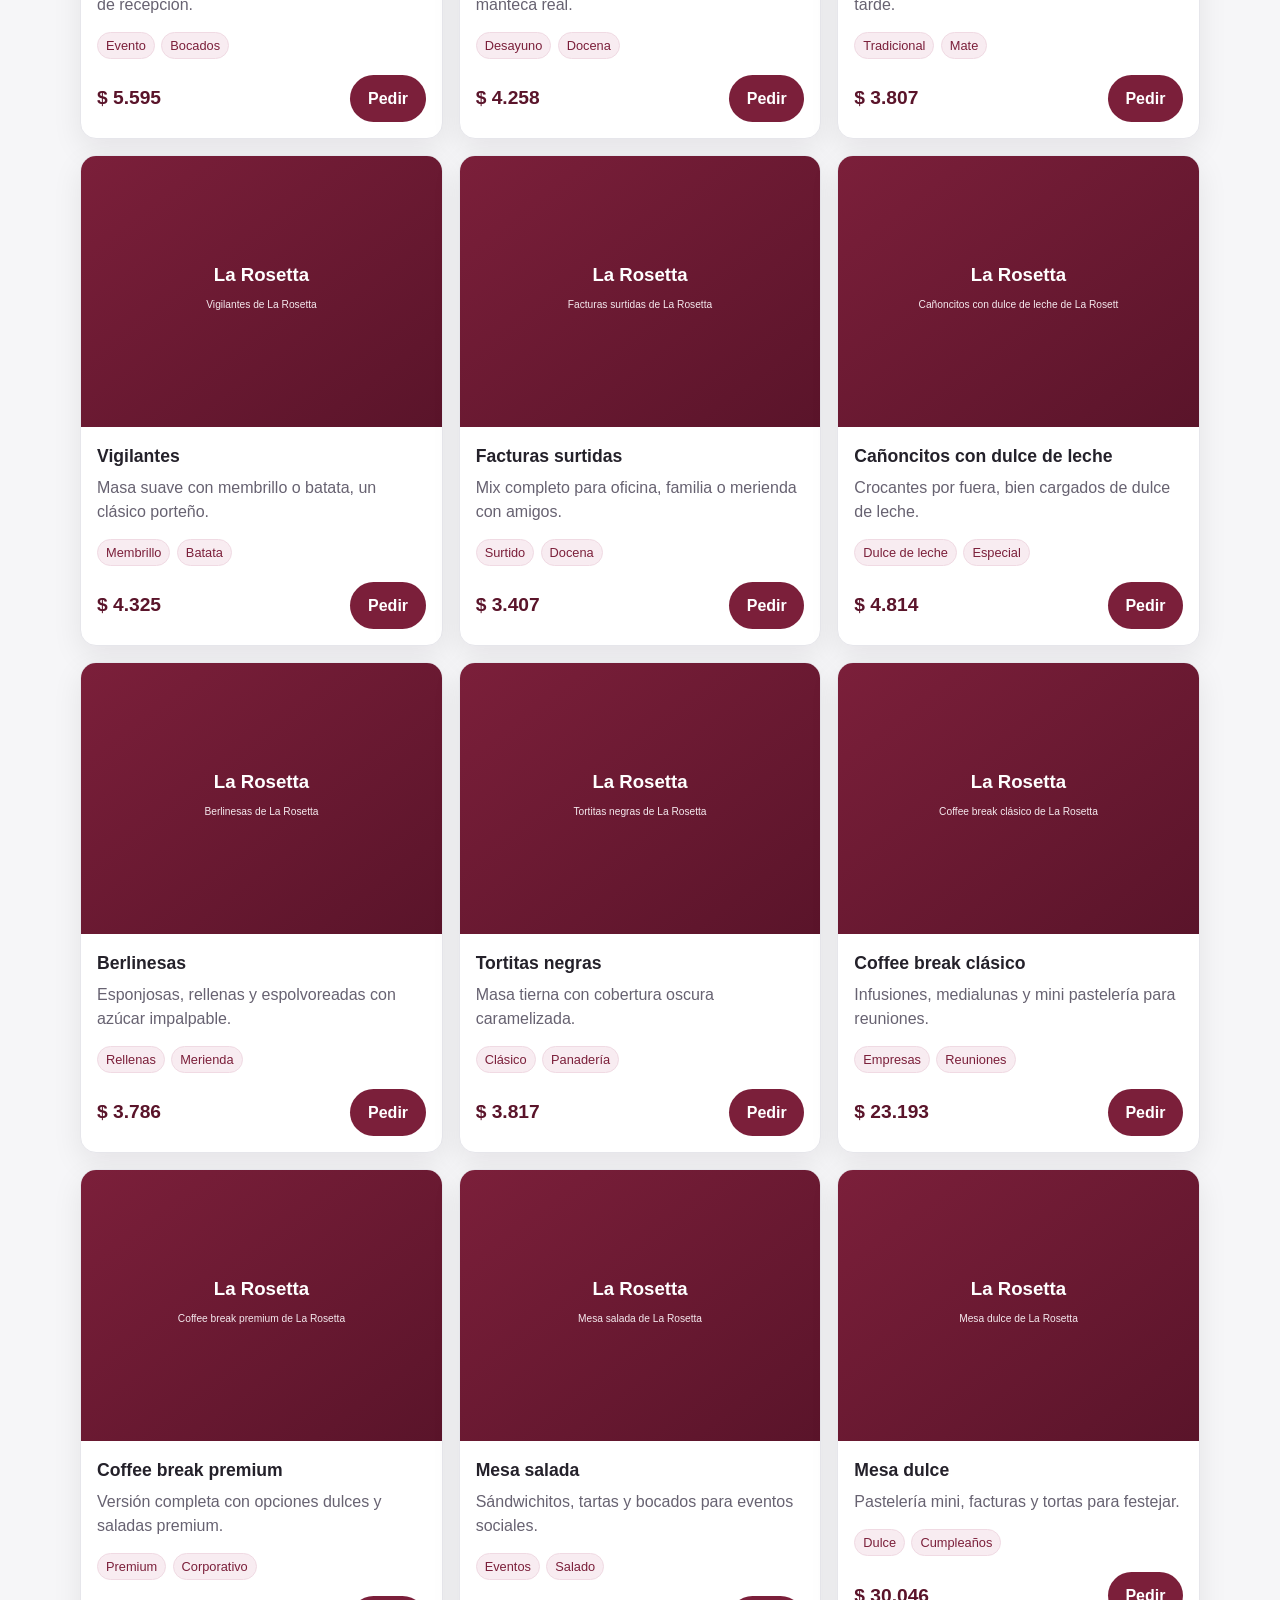
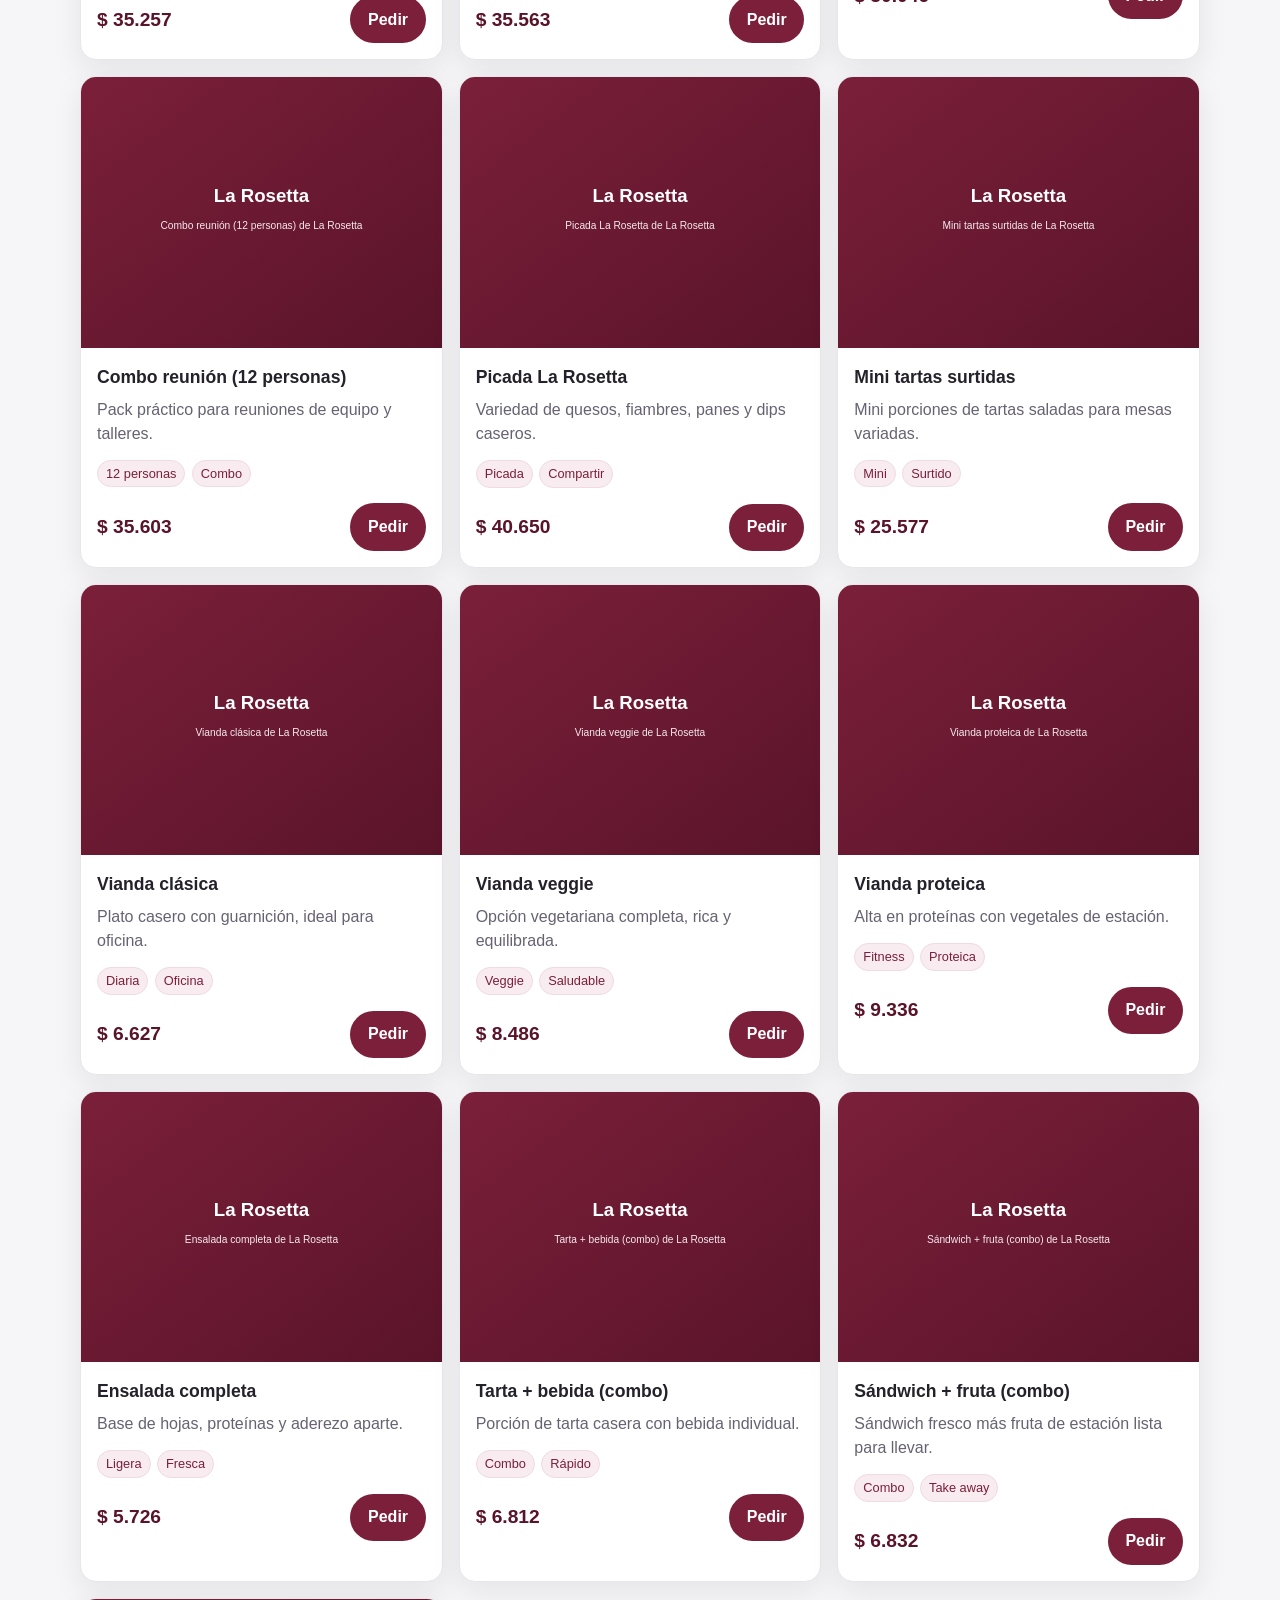
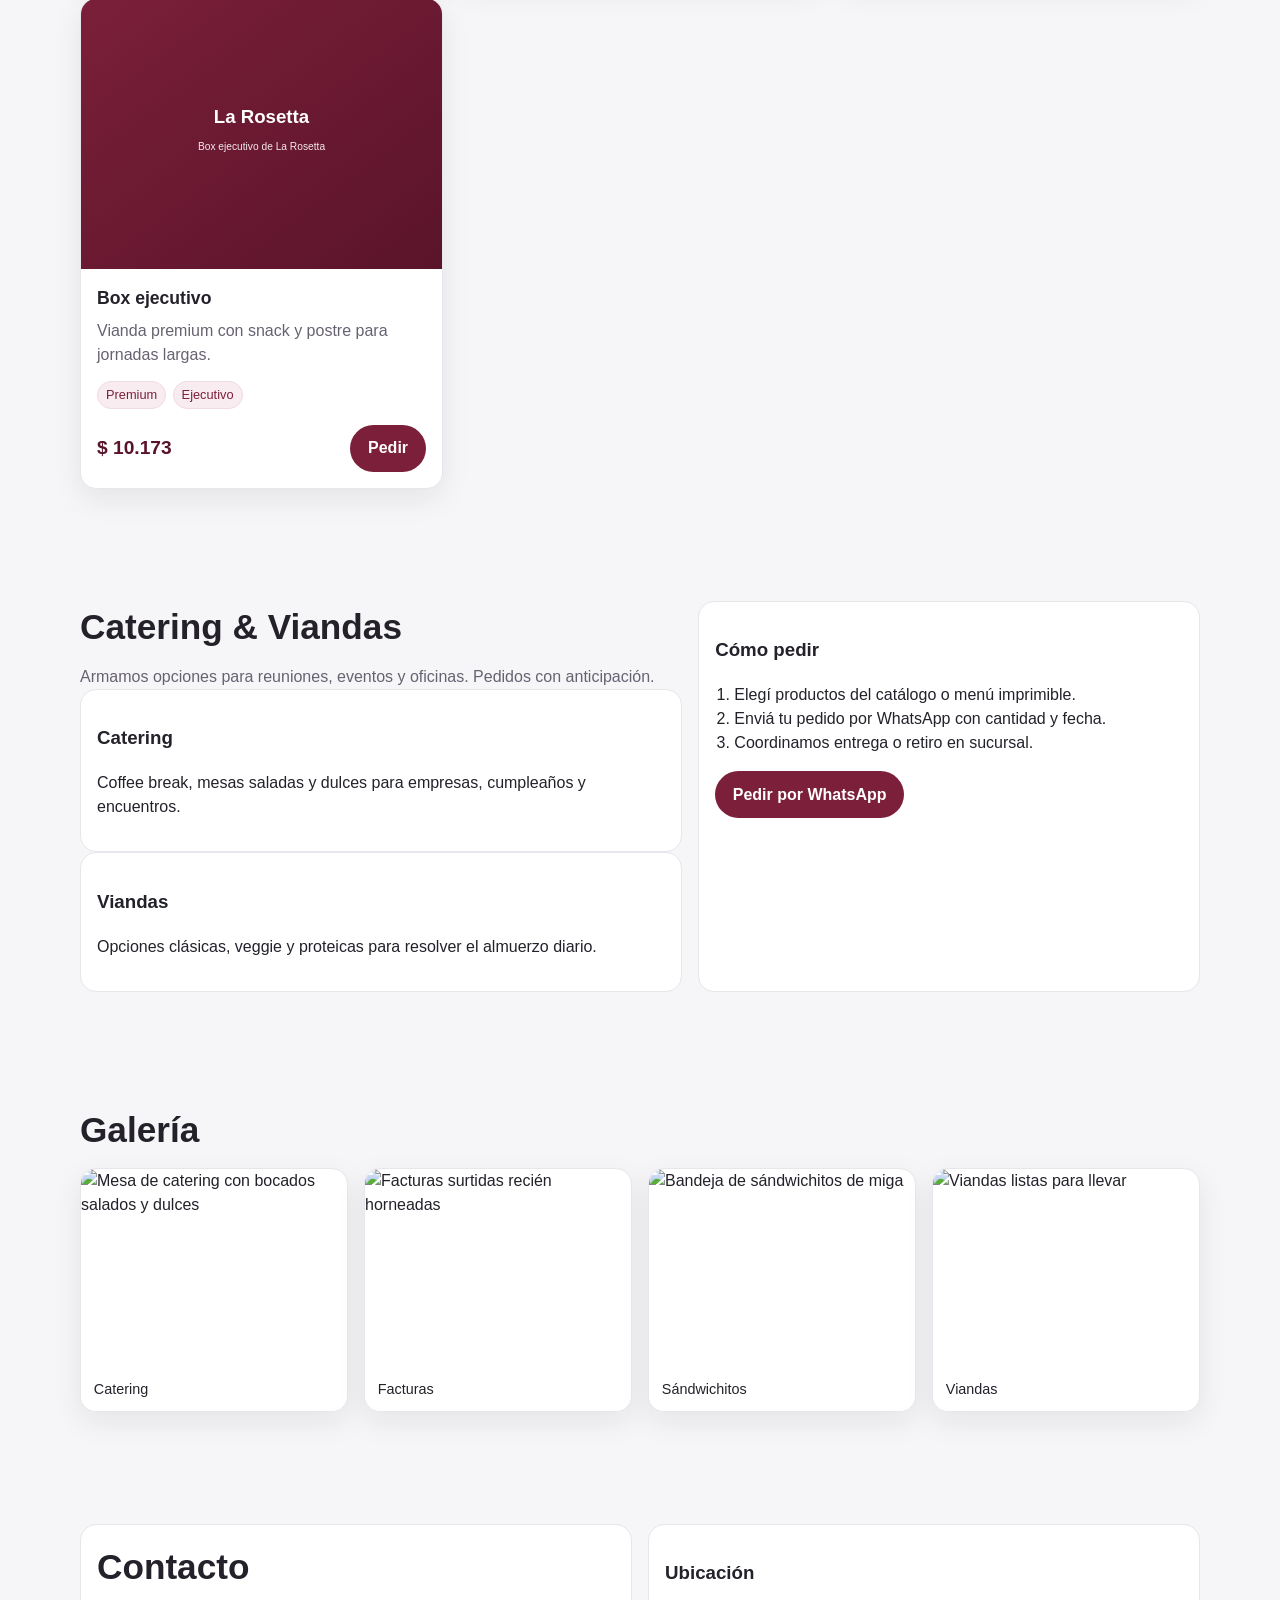
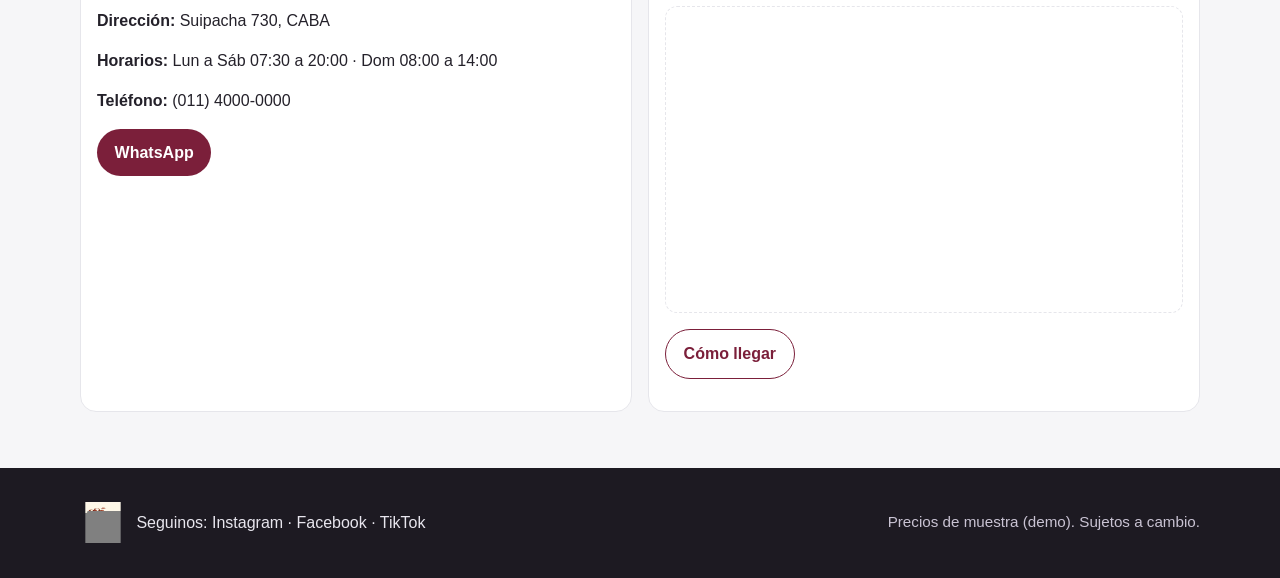
==== commit bf374f9c: "Refresh app cache for clean logo" ====
--- a/index.html
+++ b/index.html
@@ -171,6 +171,6 @@
       </div>
     </footer>
 
-    <script src="js/app.js?v=logo-original" defer></script>
+    <script src="js/app.js?v=clean-logo" defer></script>
   </body>
 </html>
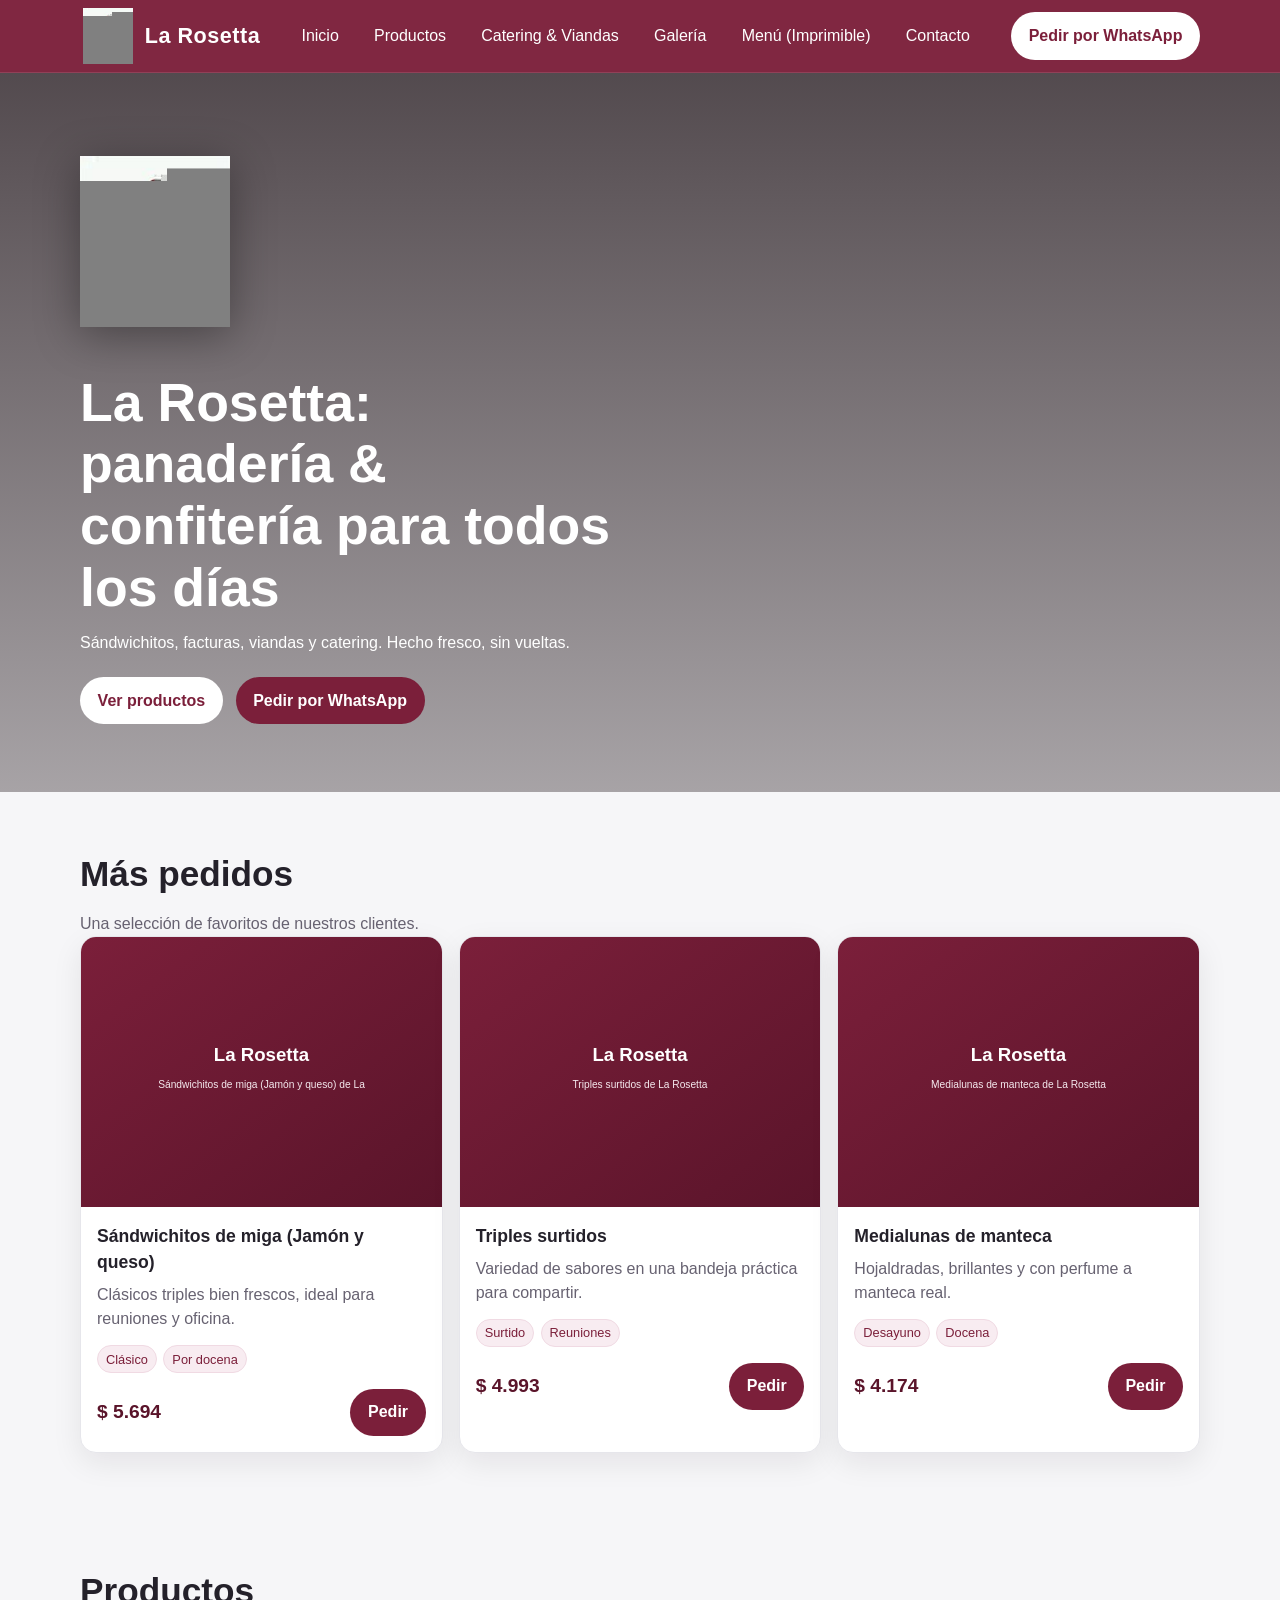
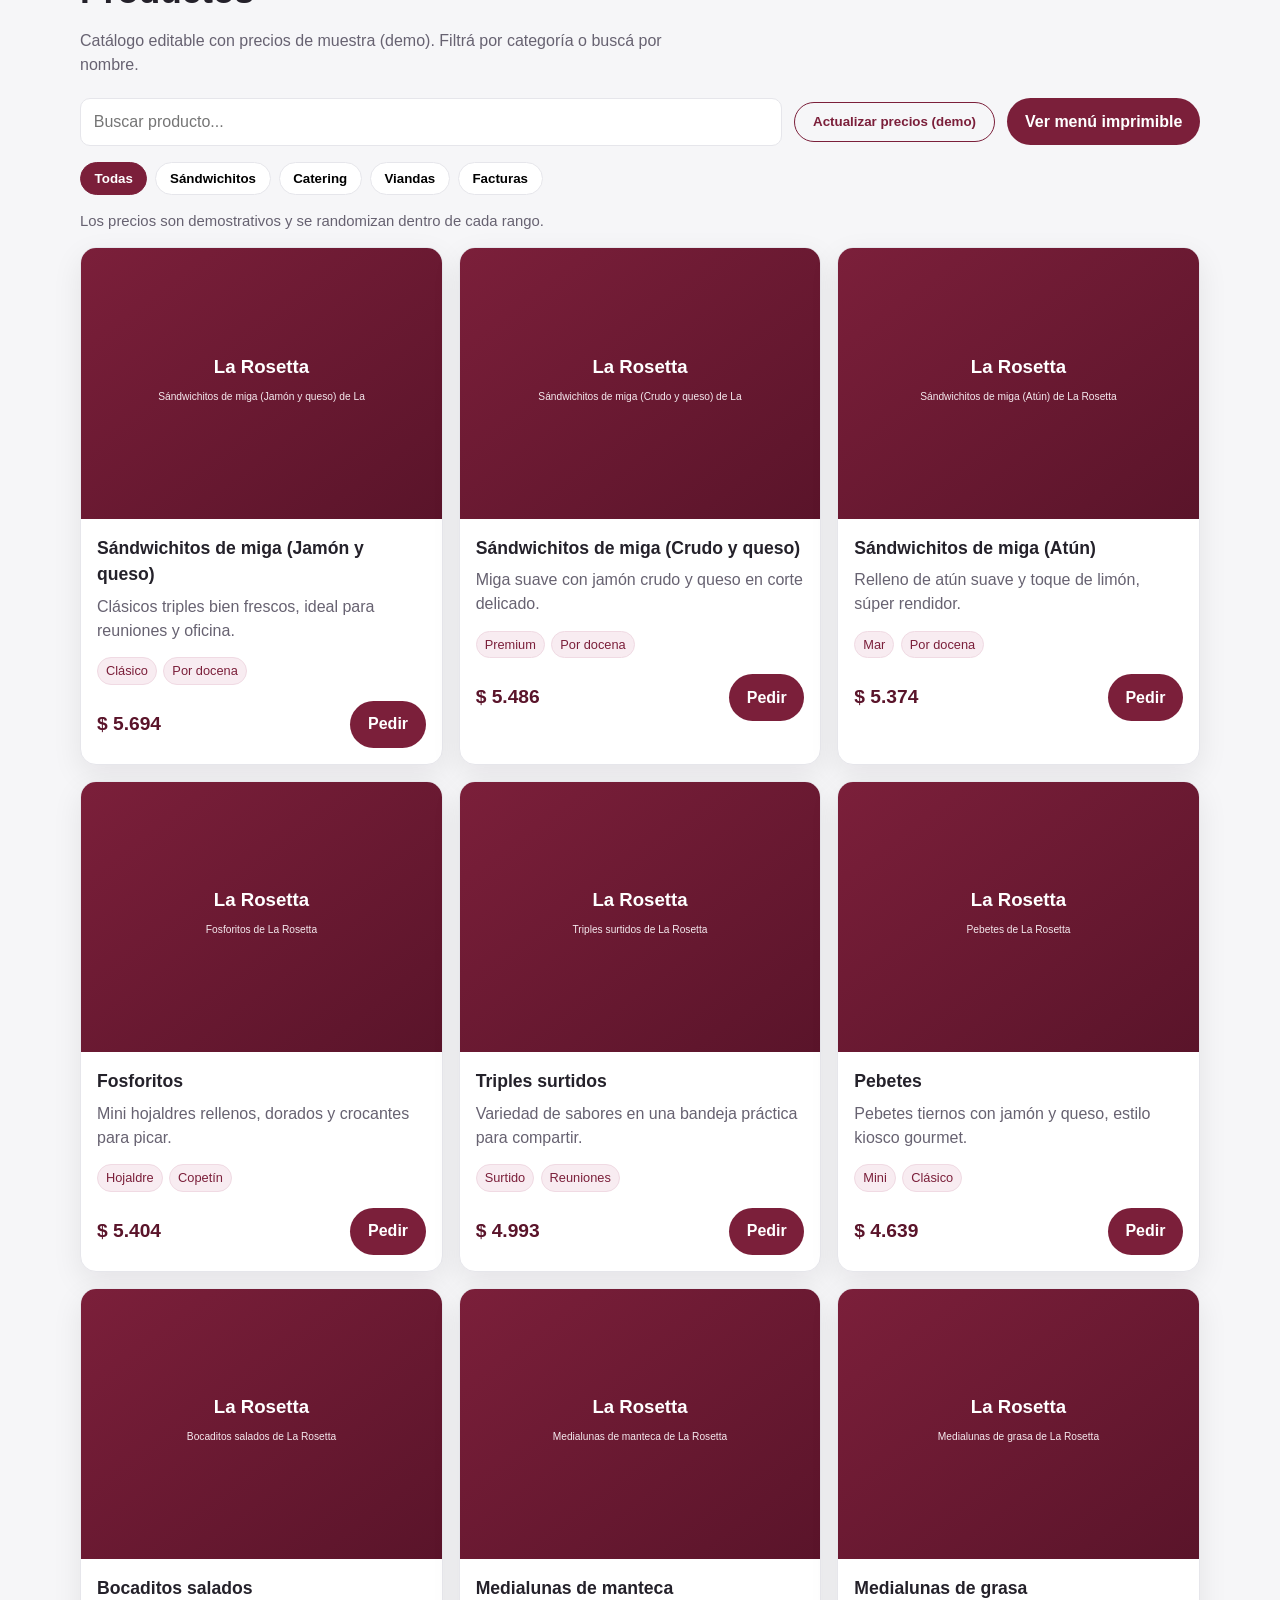
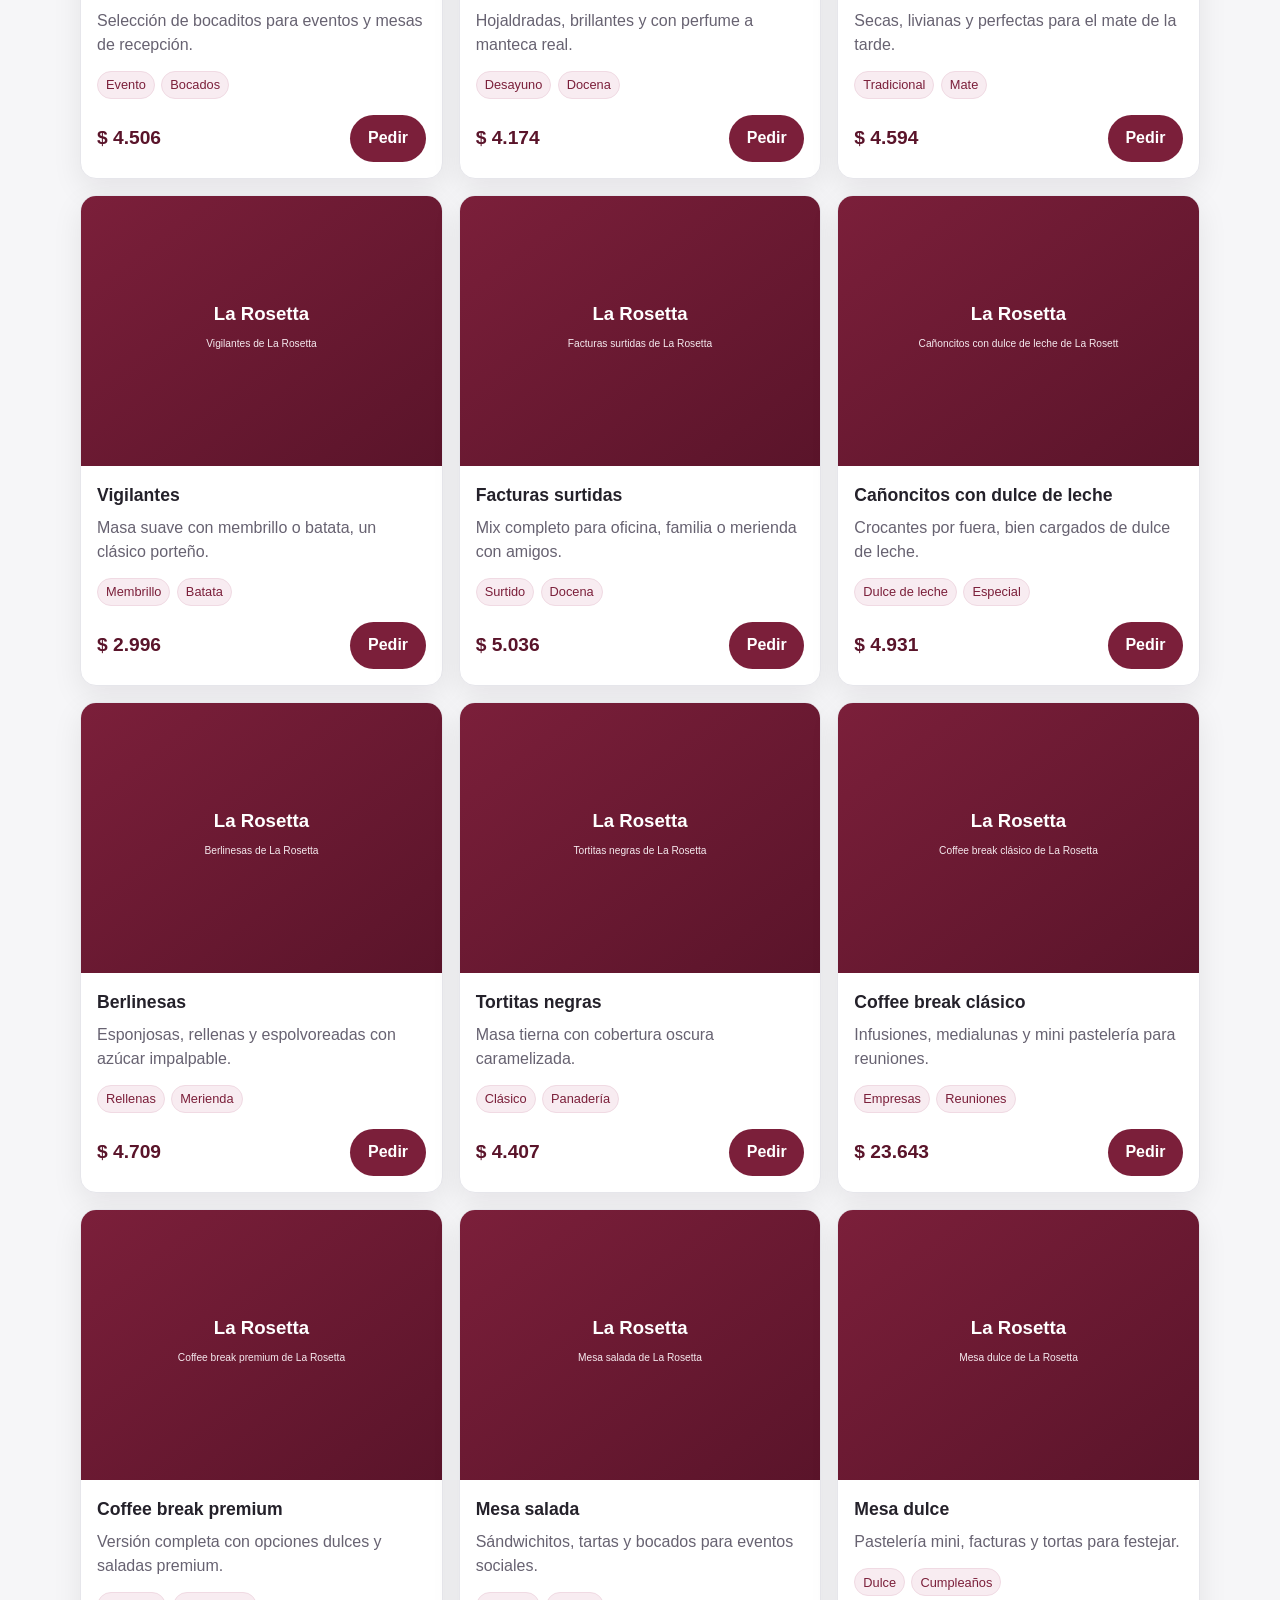
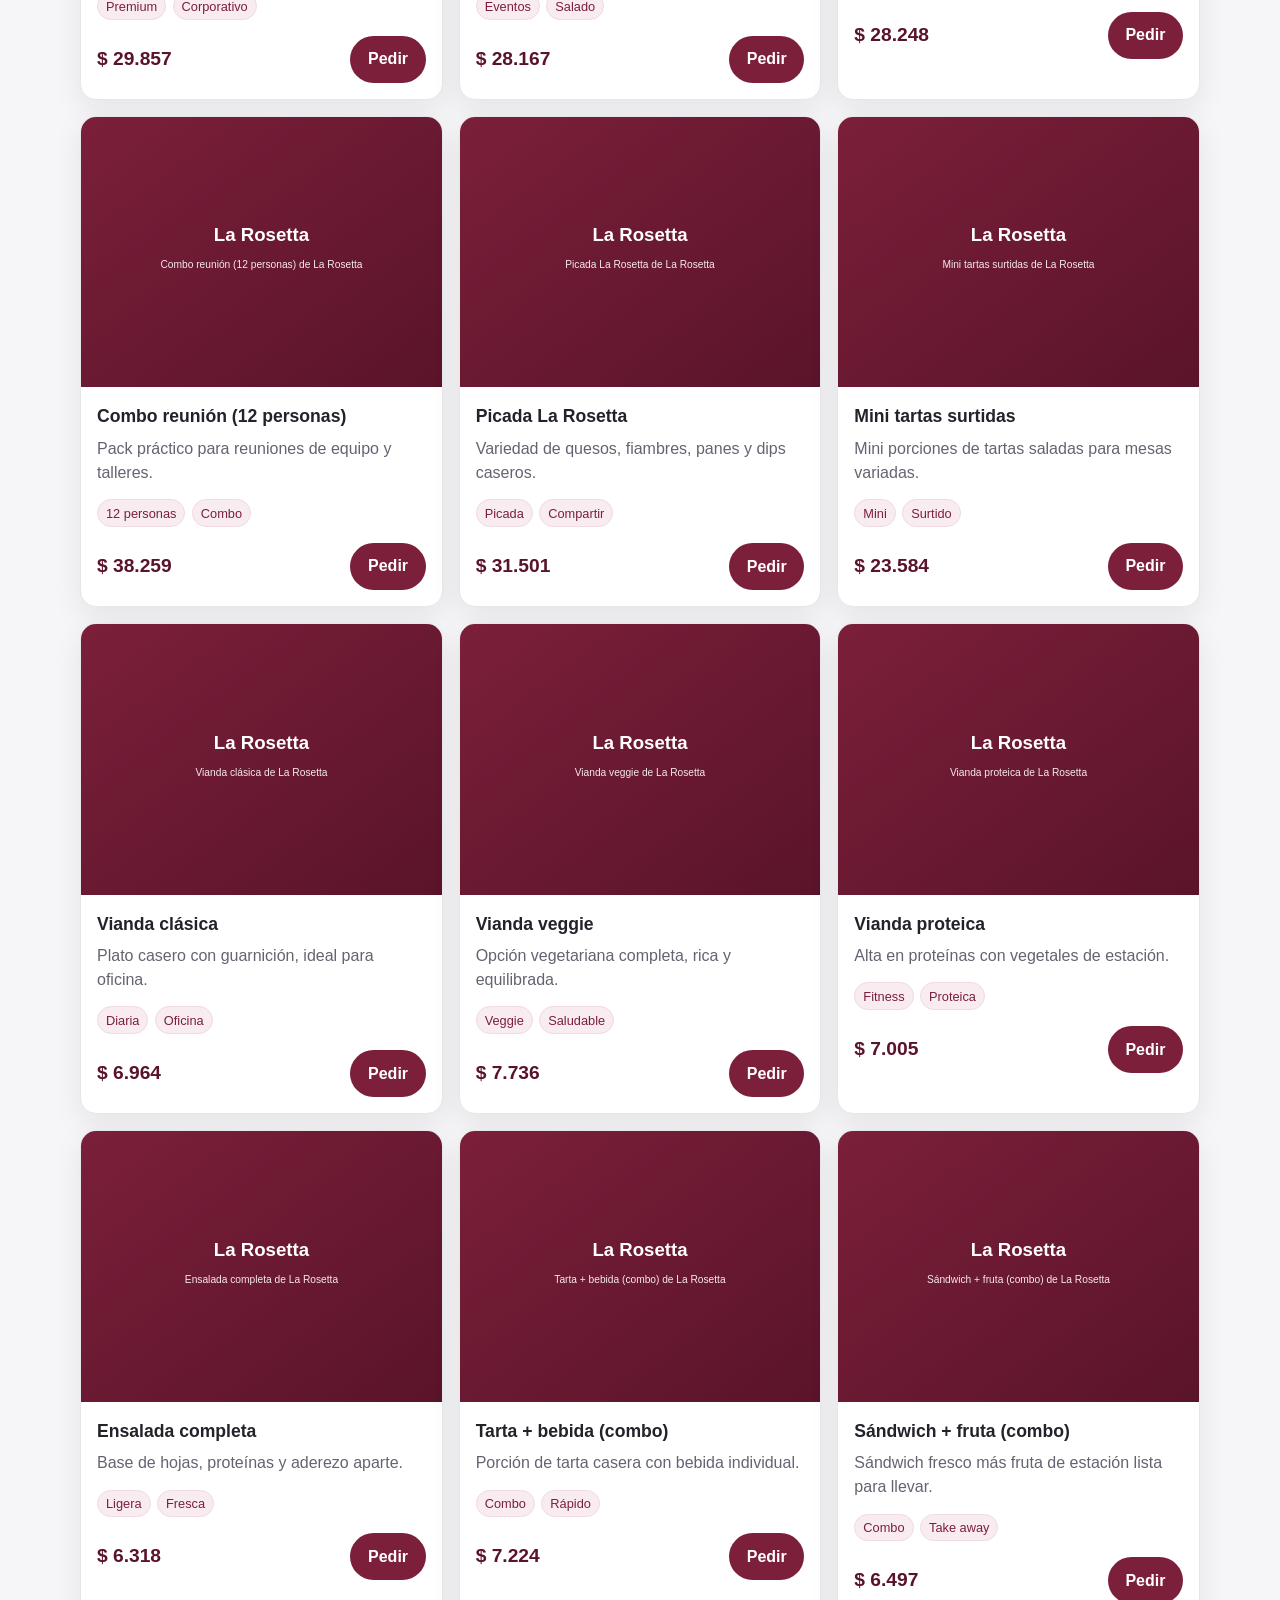
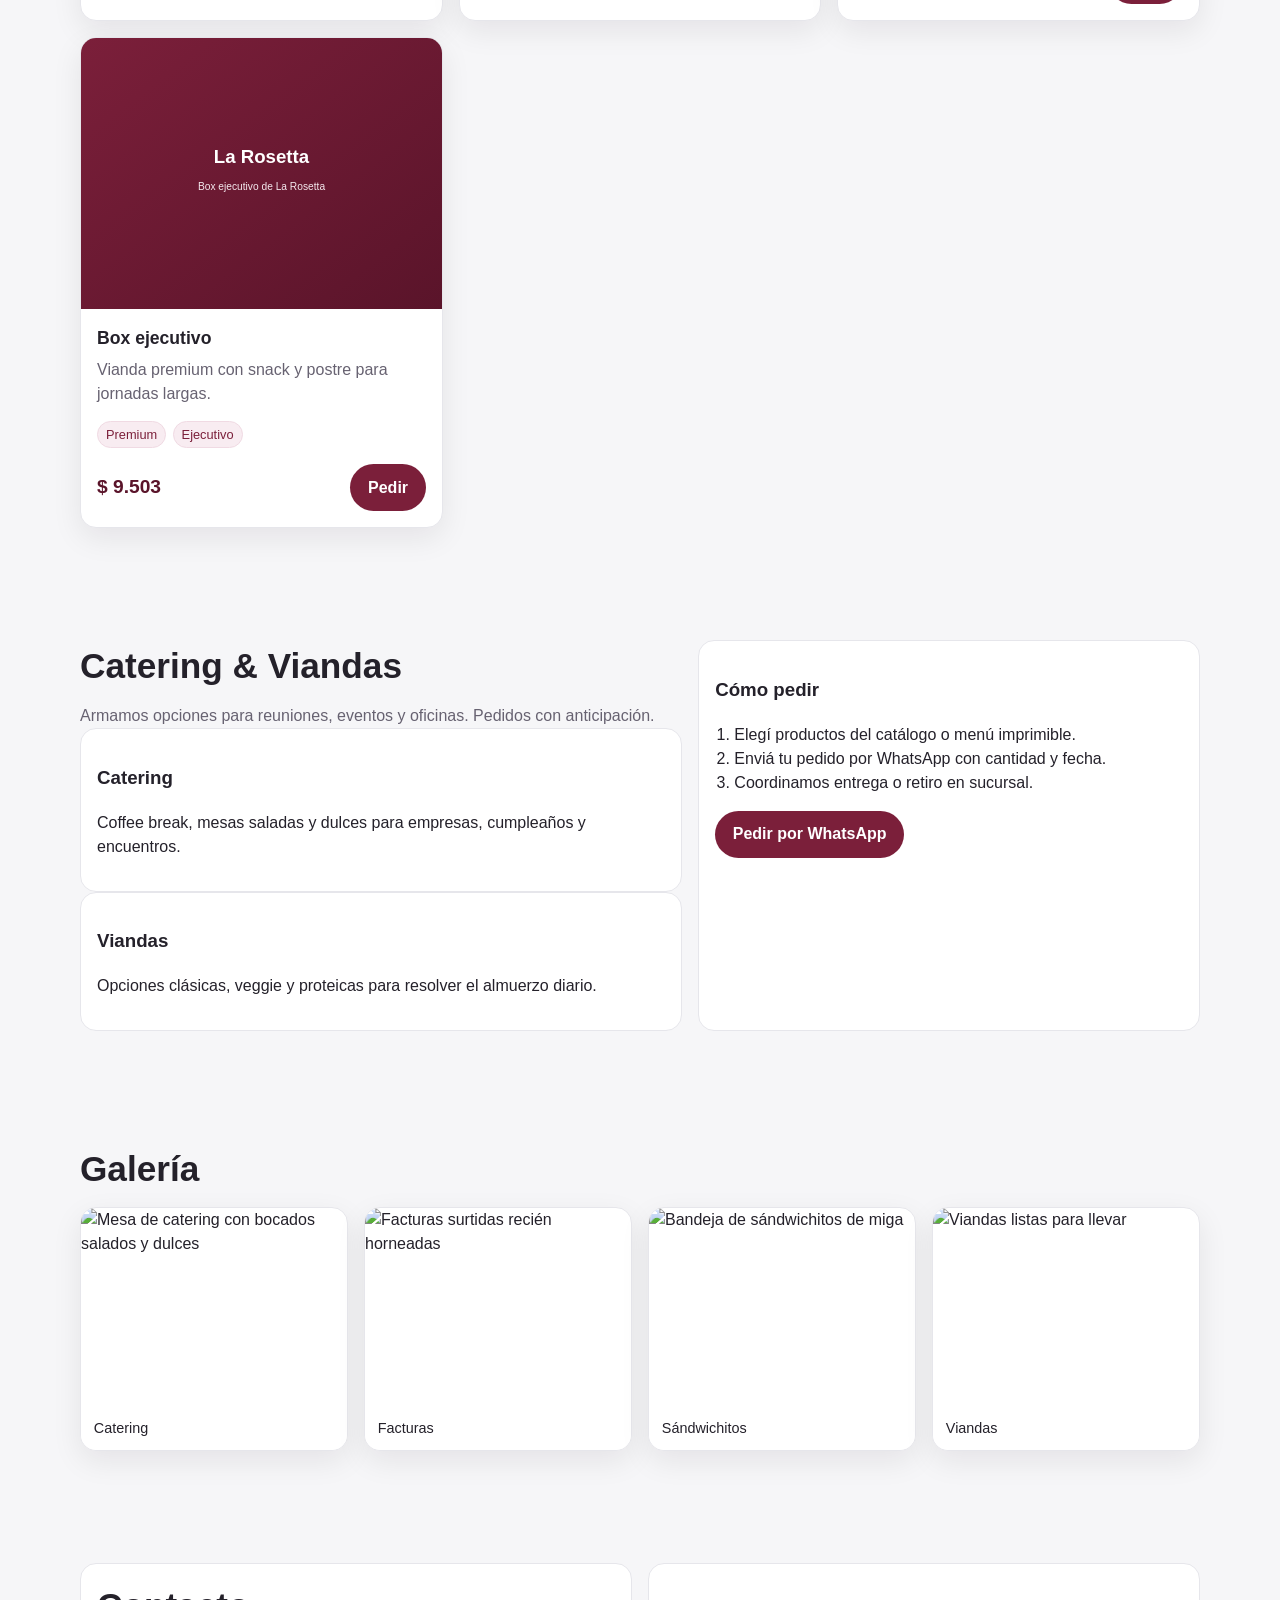
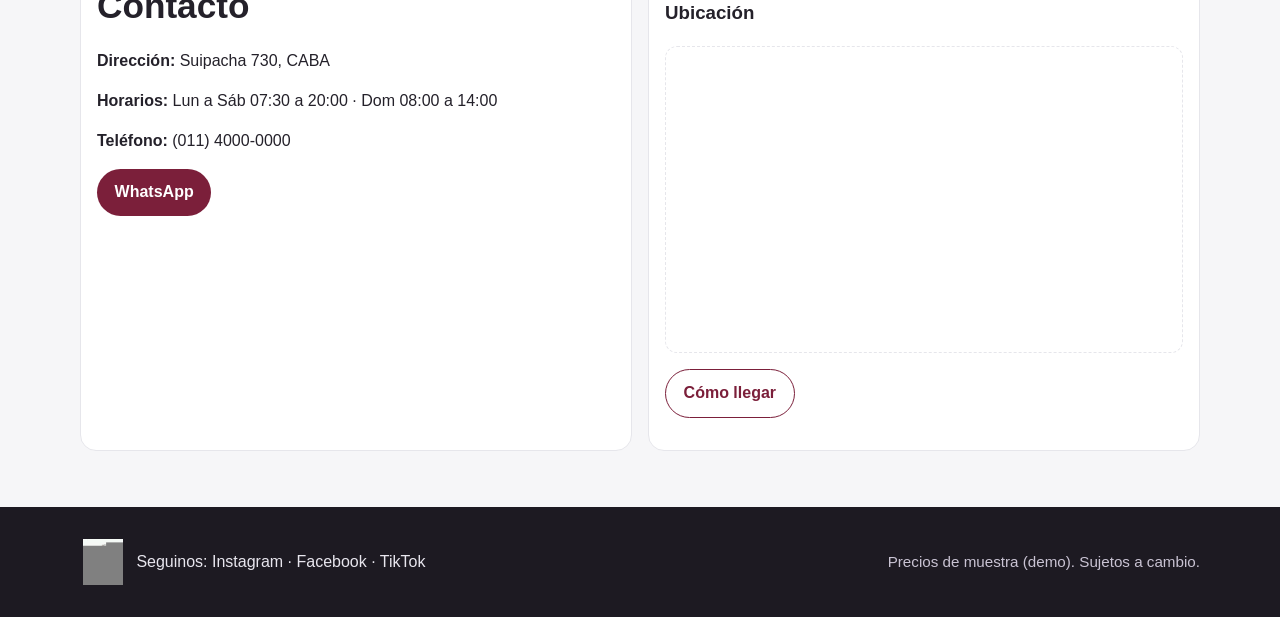
==== commit a4e77a7d: "Refresh homepage cache for direct logo" ====
--- a/index.html
+++ b/index.html
@@ -171,6 +171,6 @@
       </div>
     </footer>
 
-    <script src="js/app.js?v=clean-logo" defer></script>
+    <script src="js/app.js?v=direct-logo" defer></script>
   </body>
 </html>
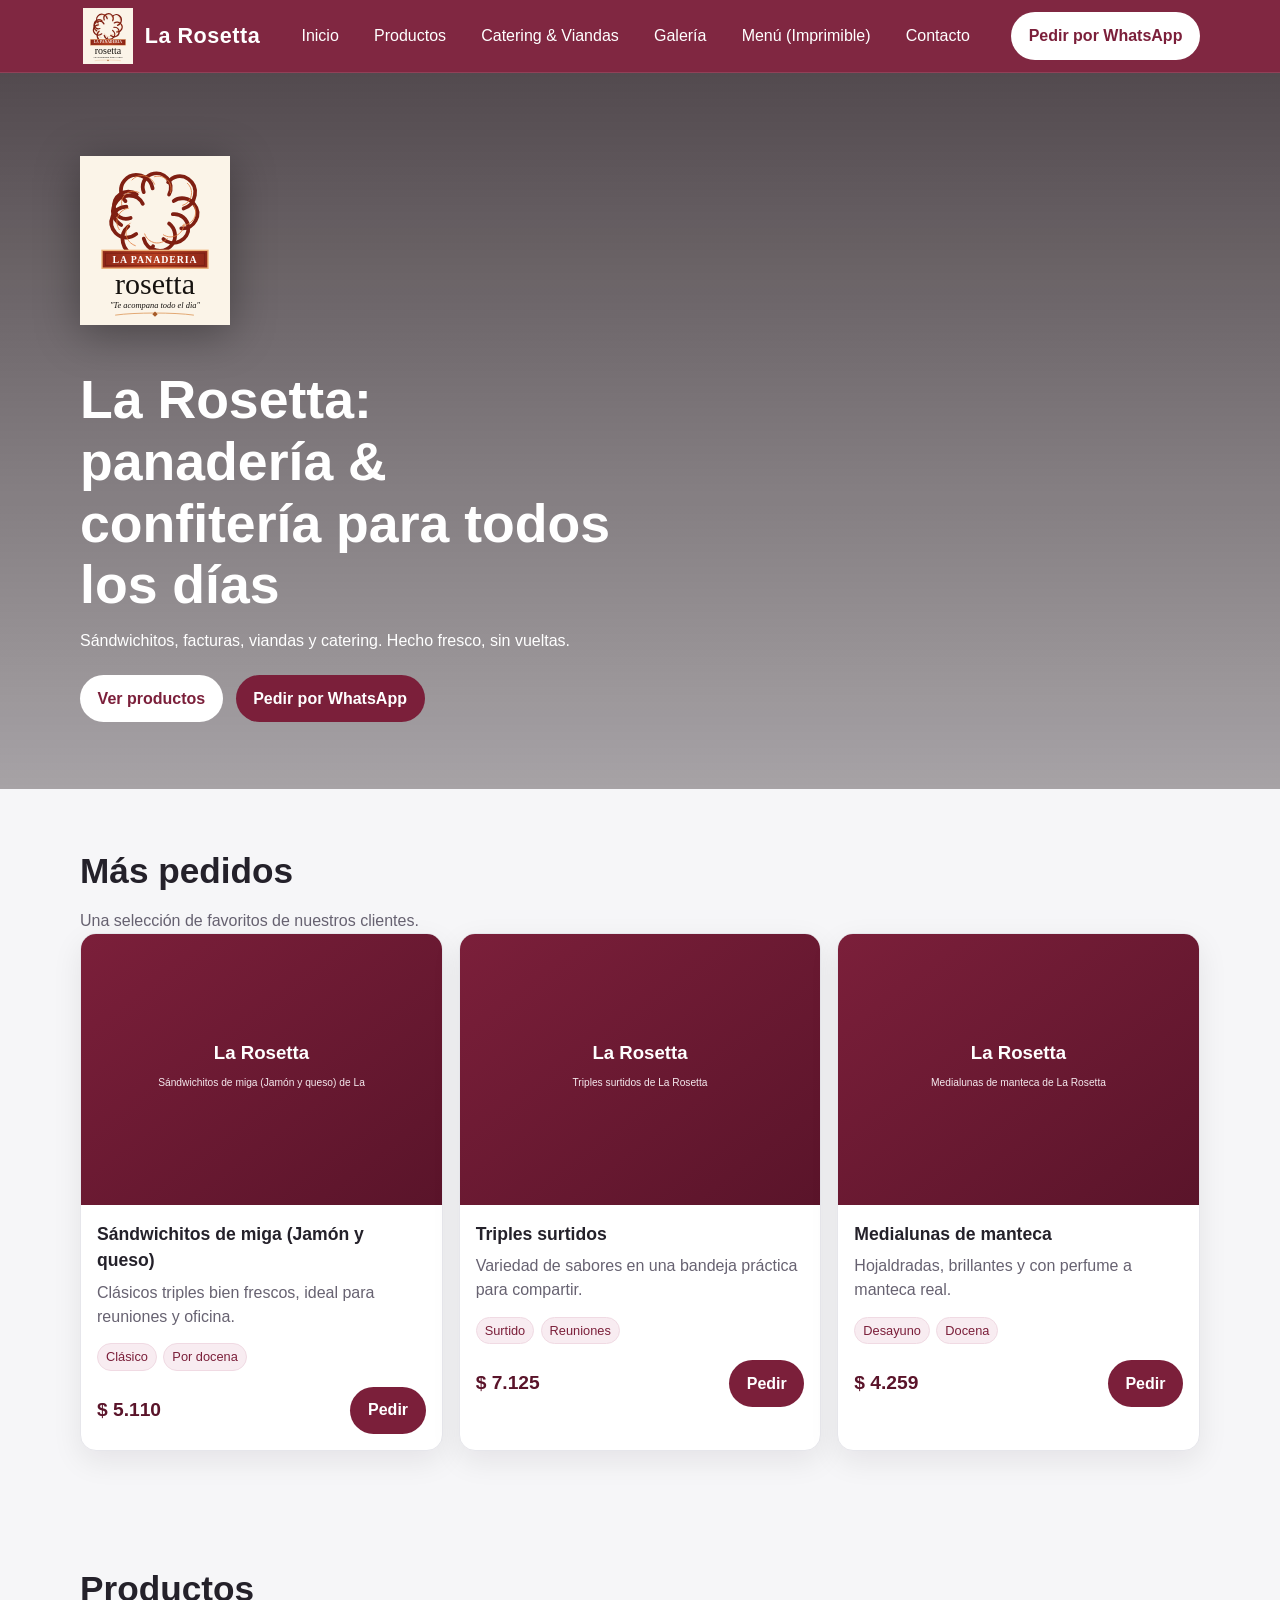
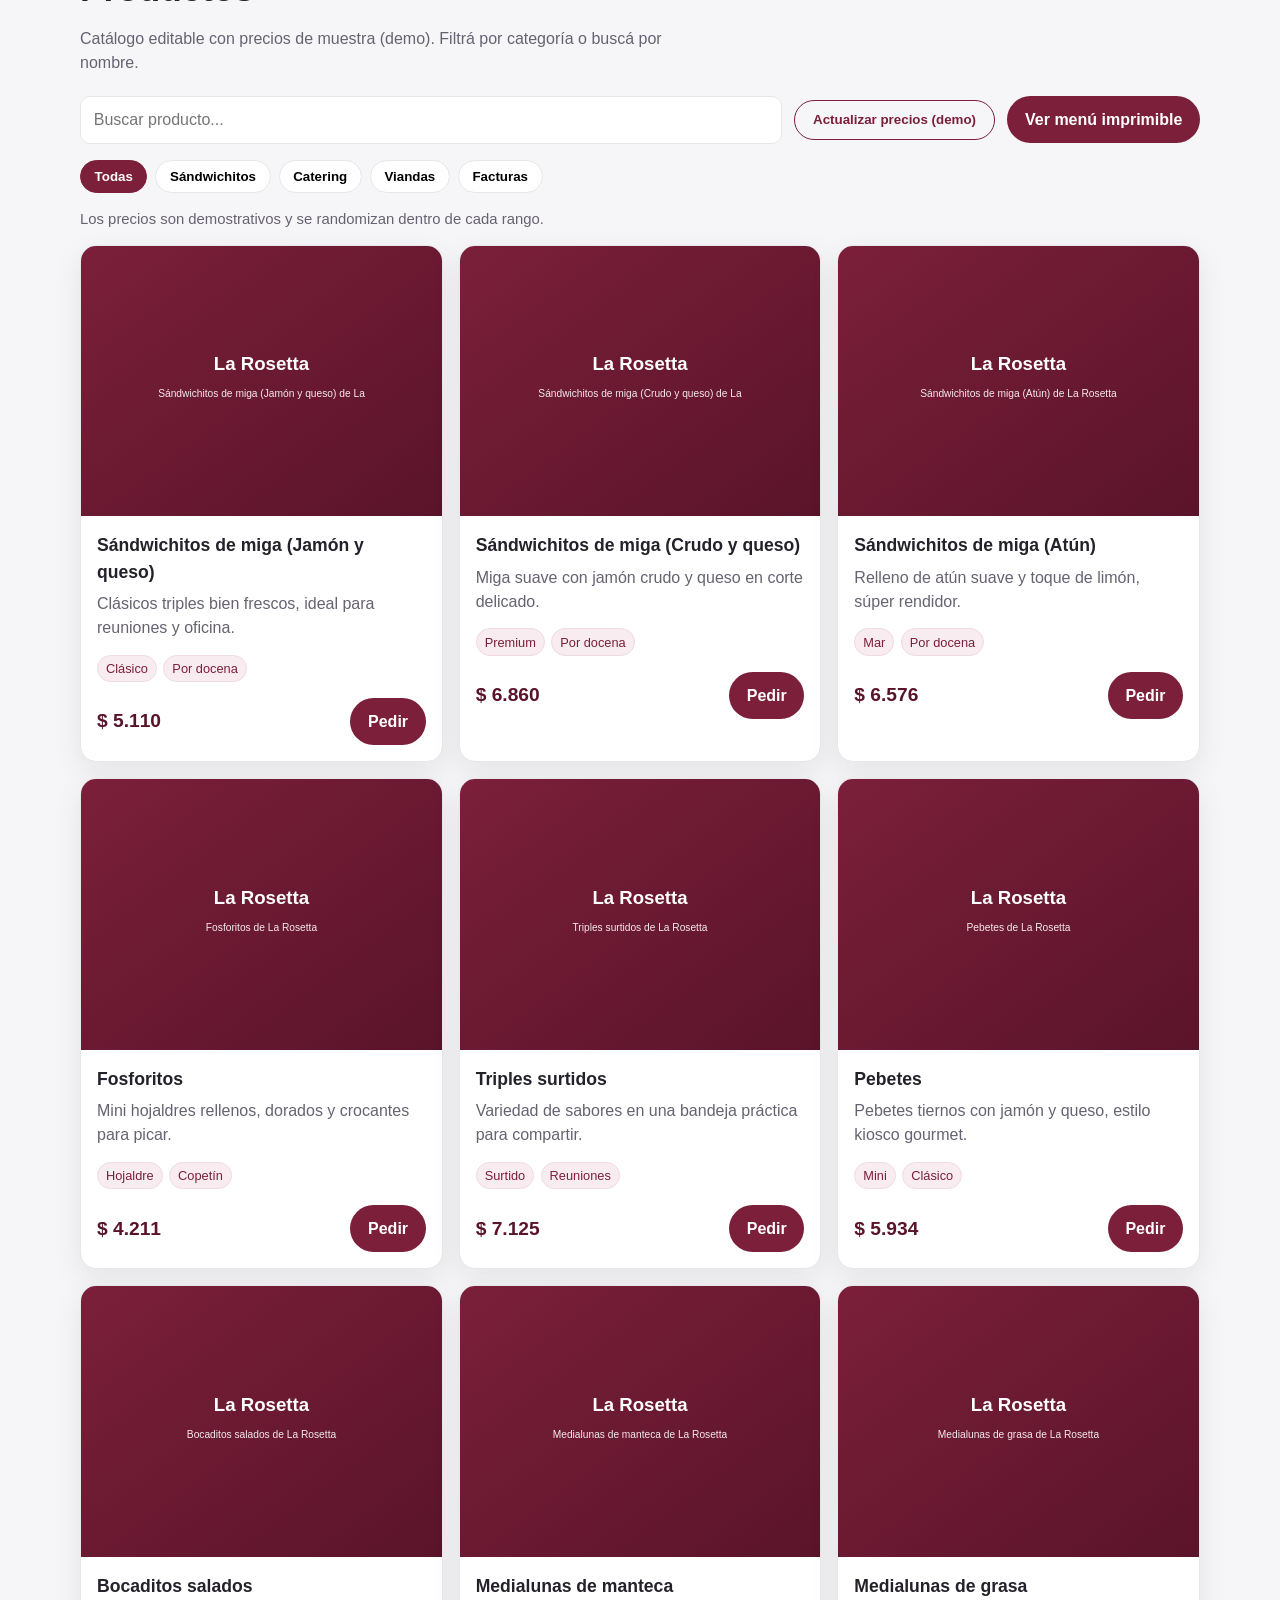
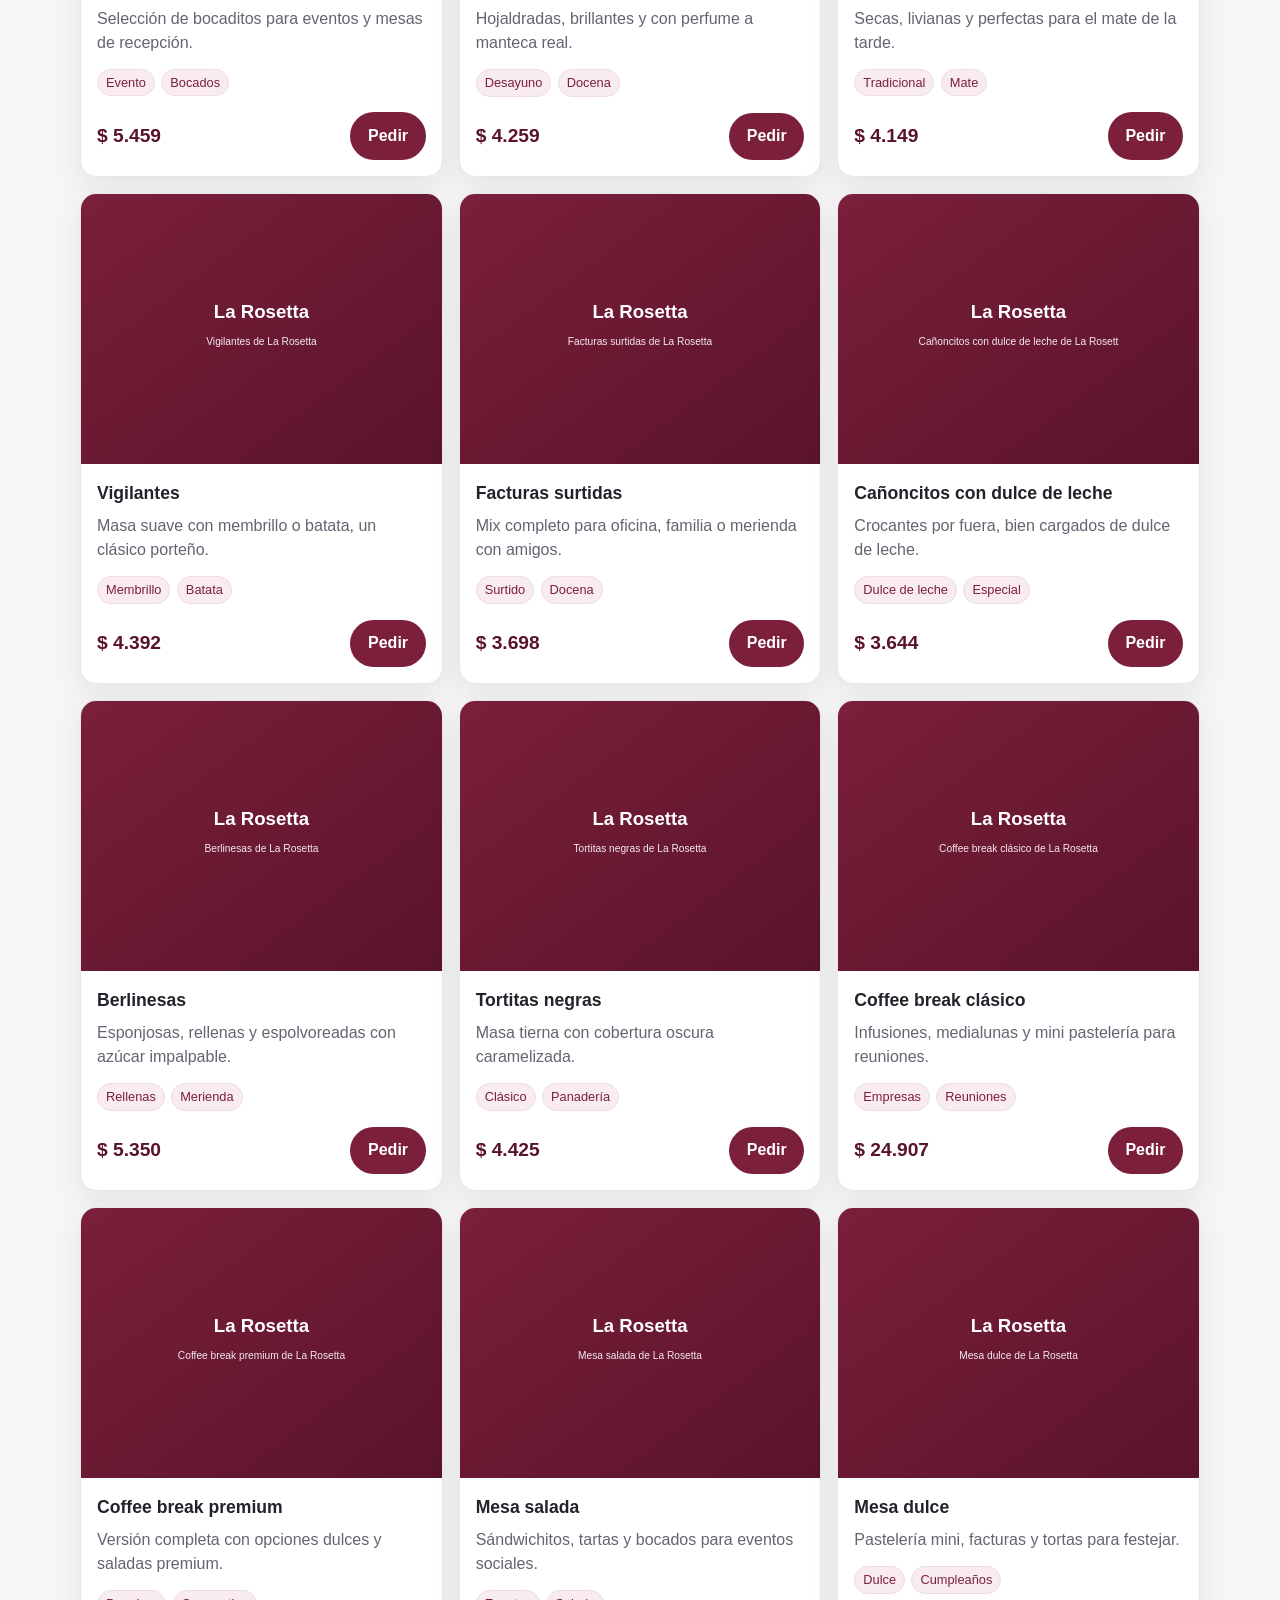
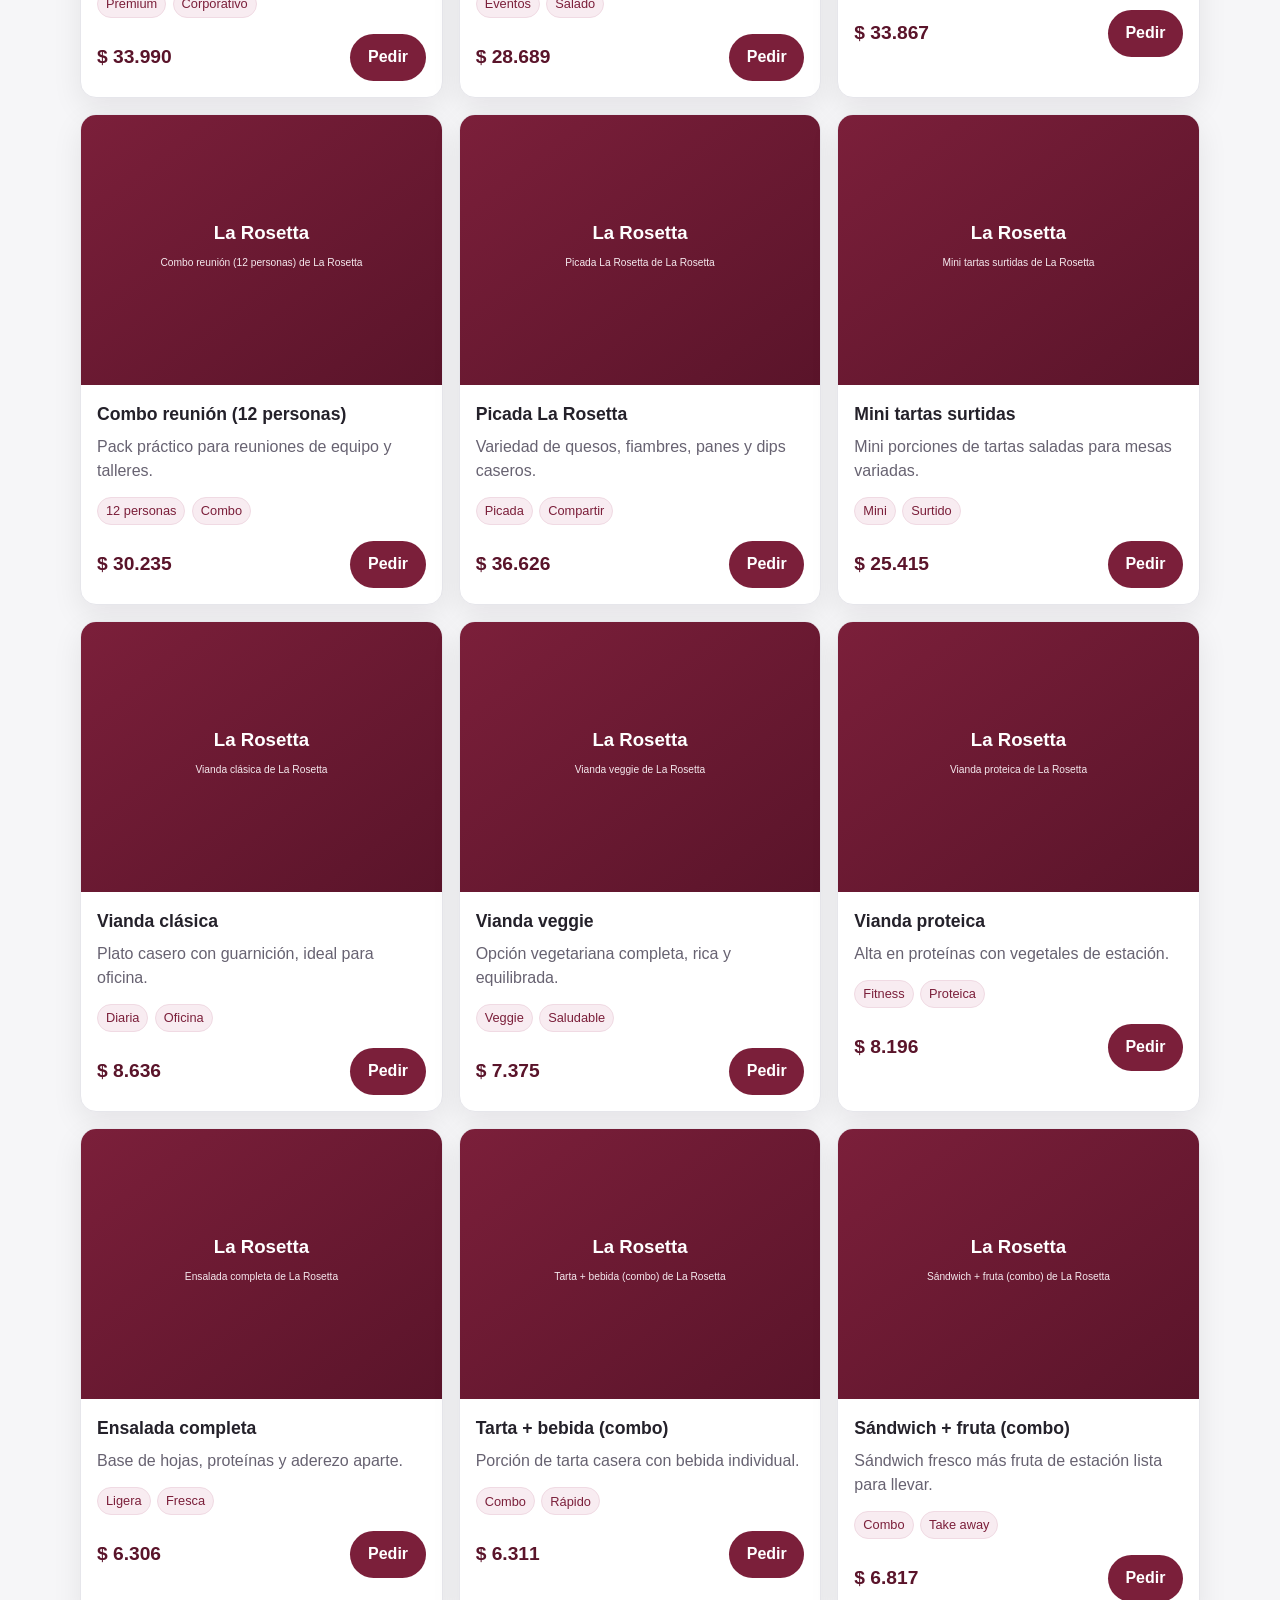
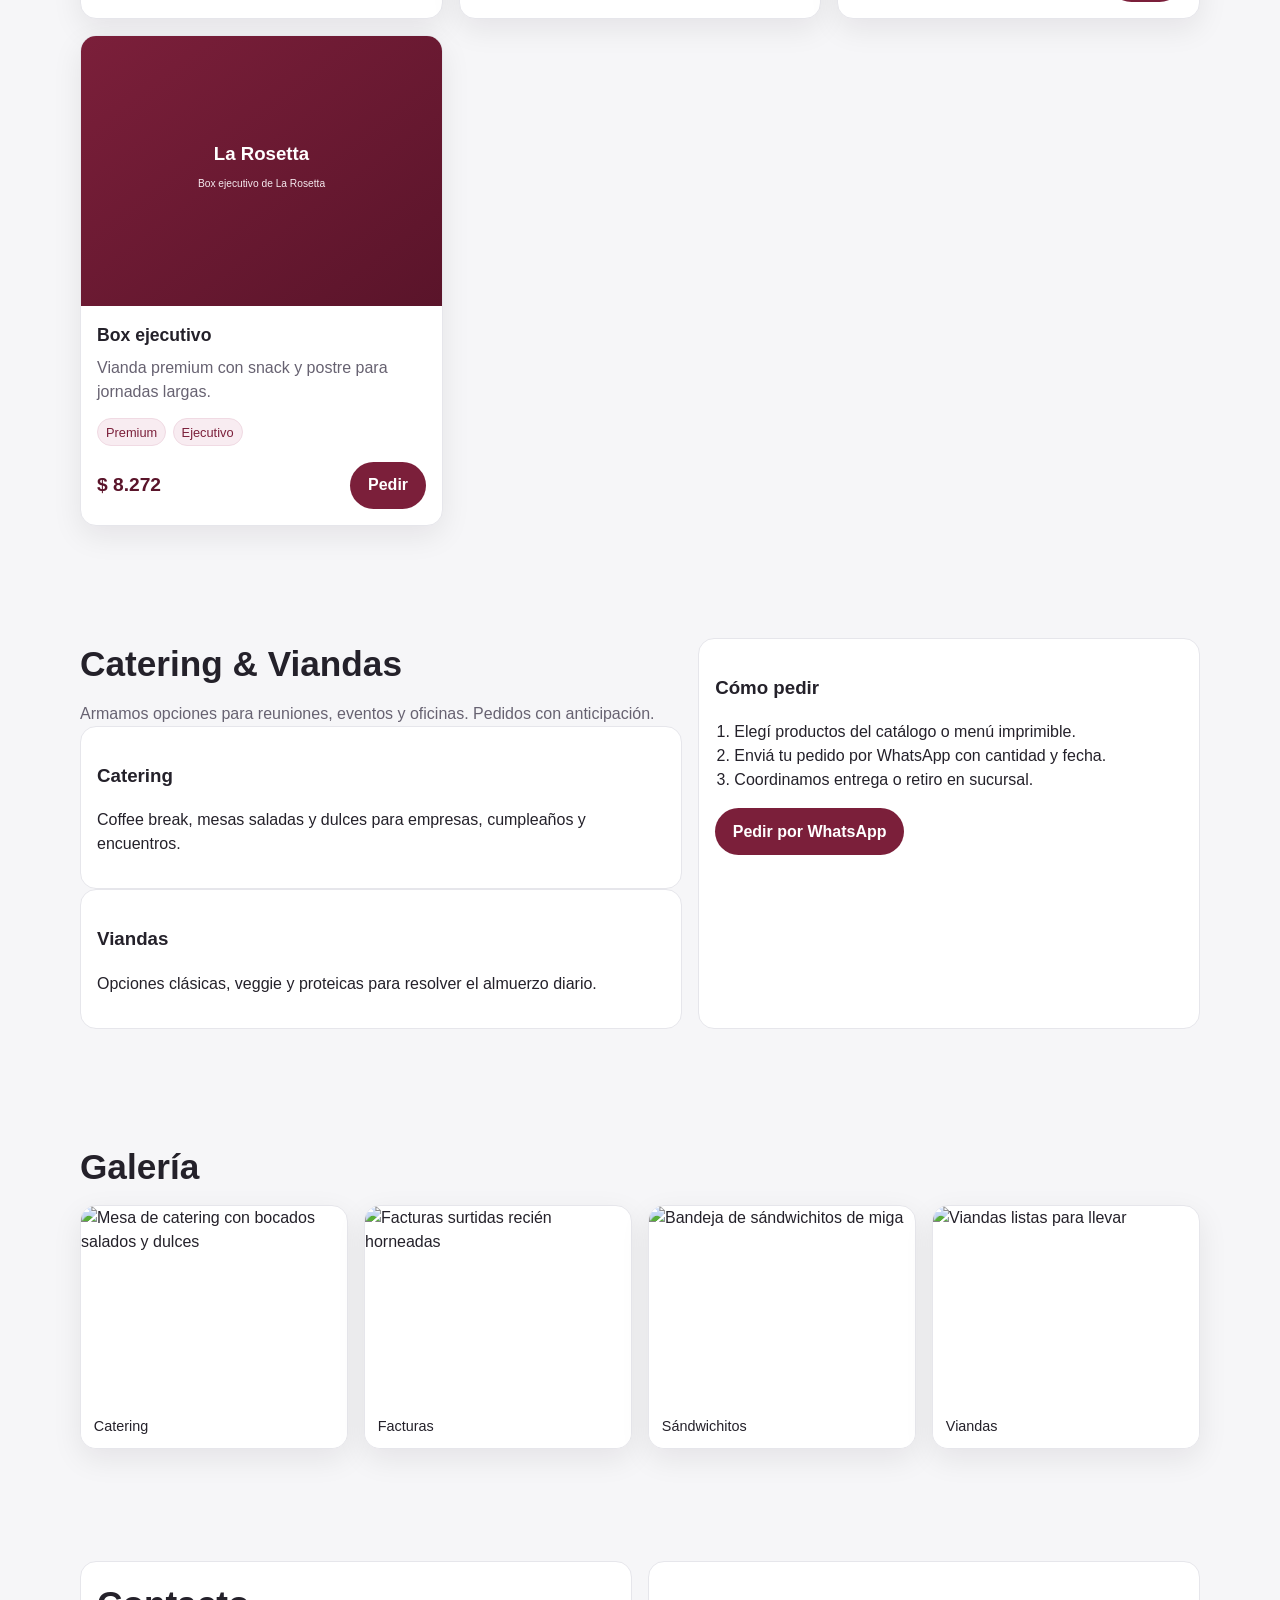
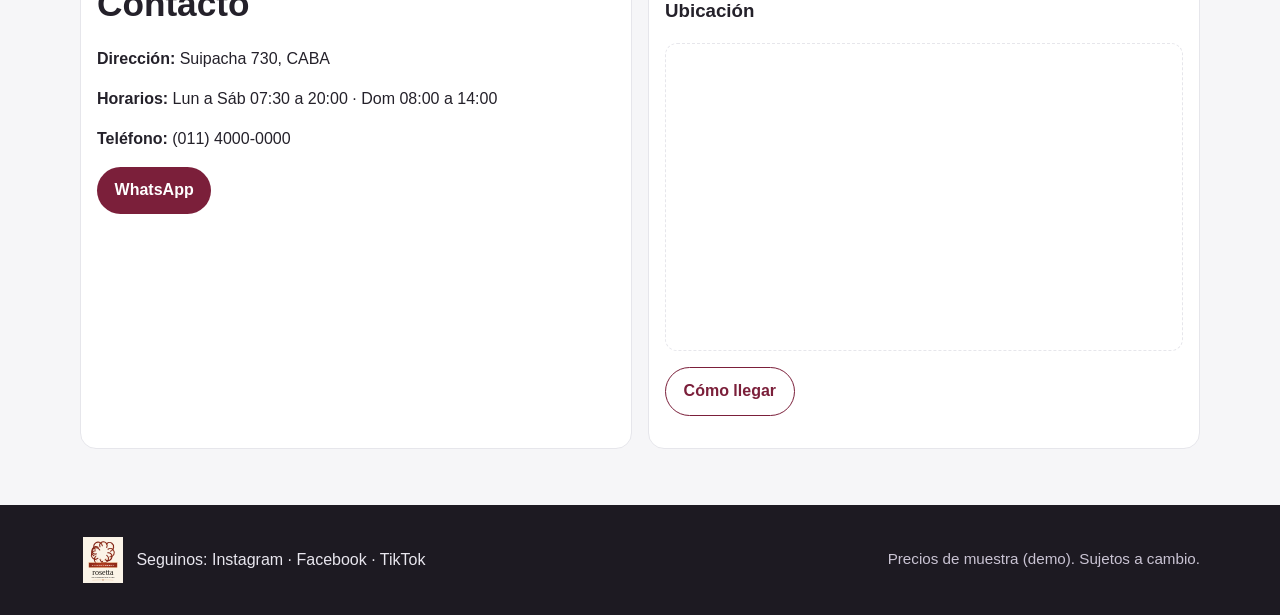
==== commit b14e858a: "Refresh homepage cache for vector logo" ====
--- a/index.html
+++ b/index.html
@@ -171,6 +171,6 @@
       </div>
     </footer>
 
-    <script src="js/app.js?v=direct-logo" defer></script>
+    <script src="js/app.js?v=vector-logo" defer></script>
   </body>
 </html>
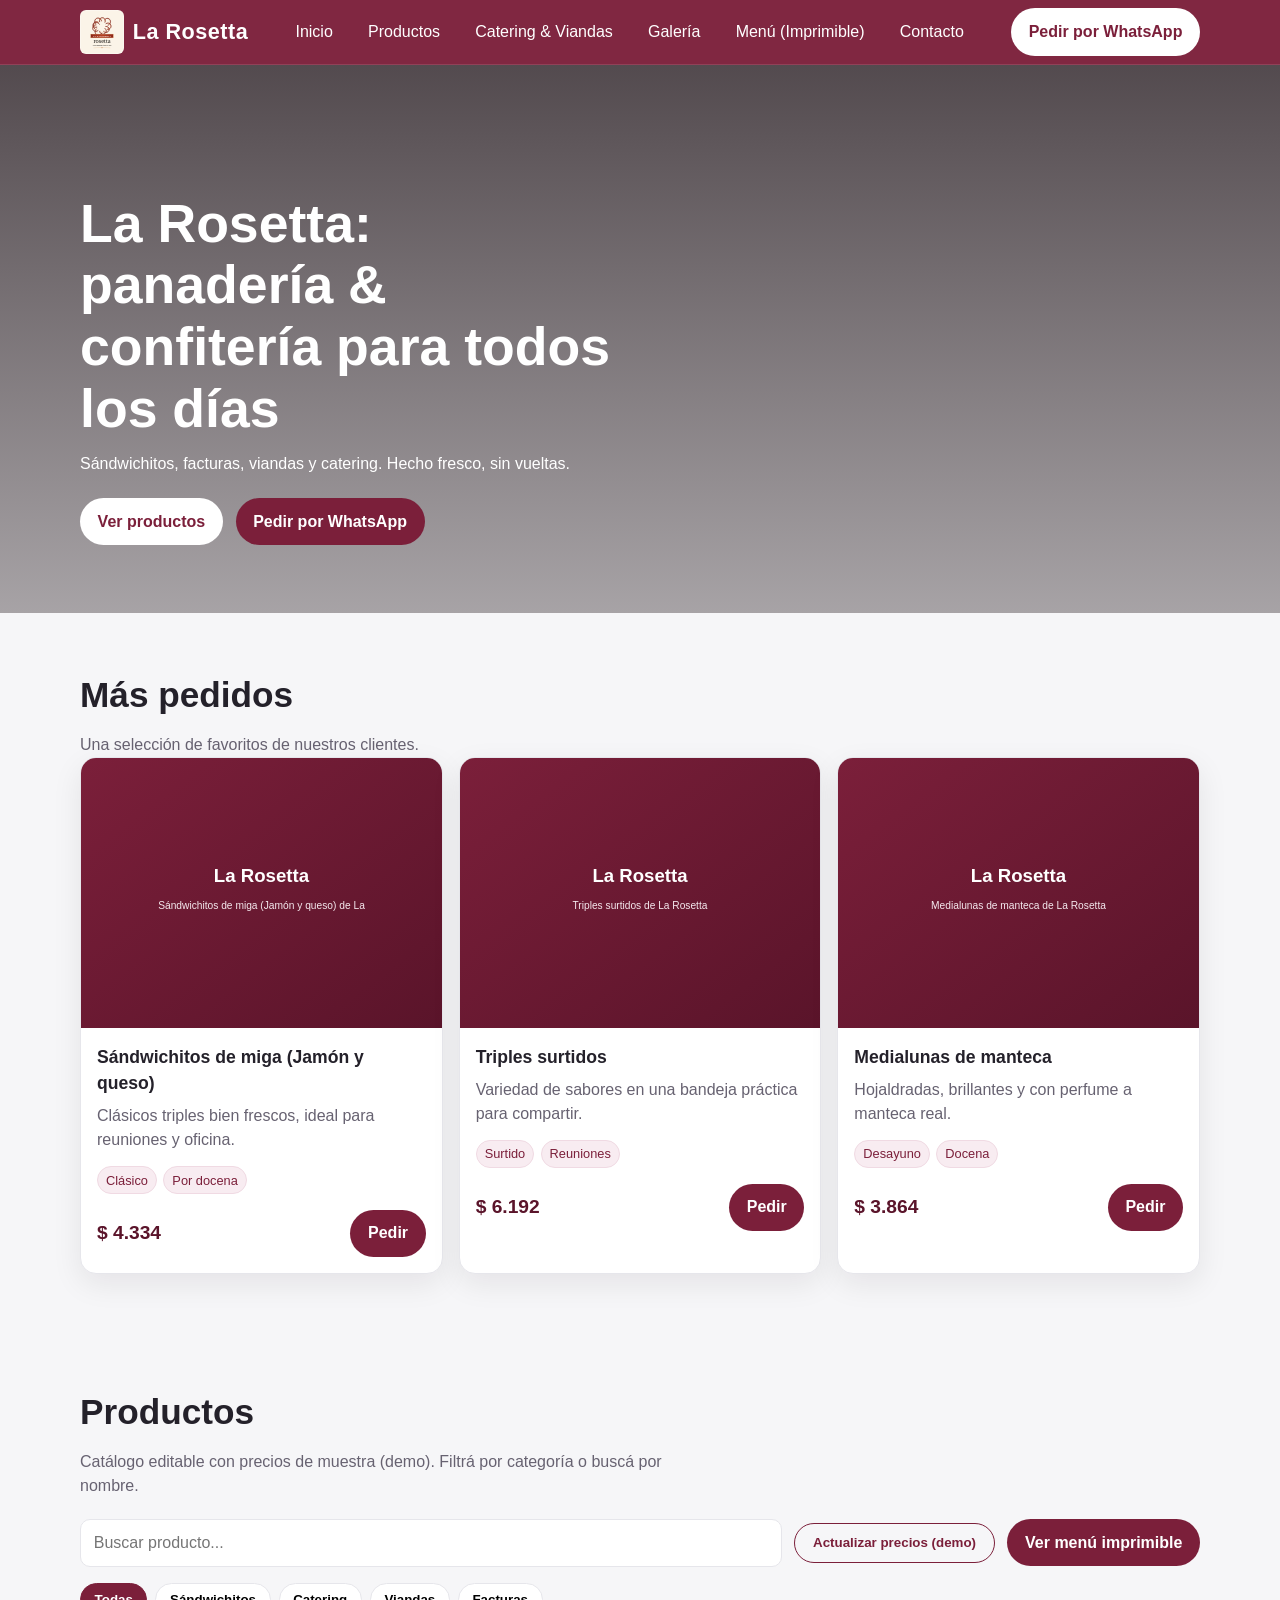
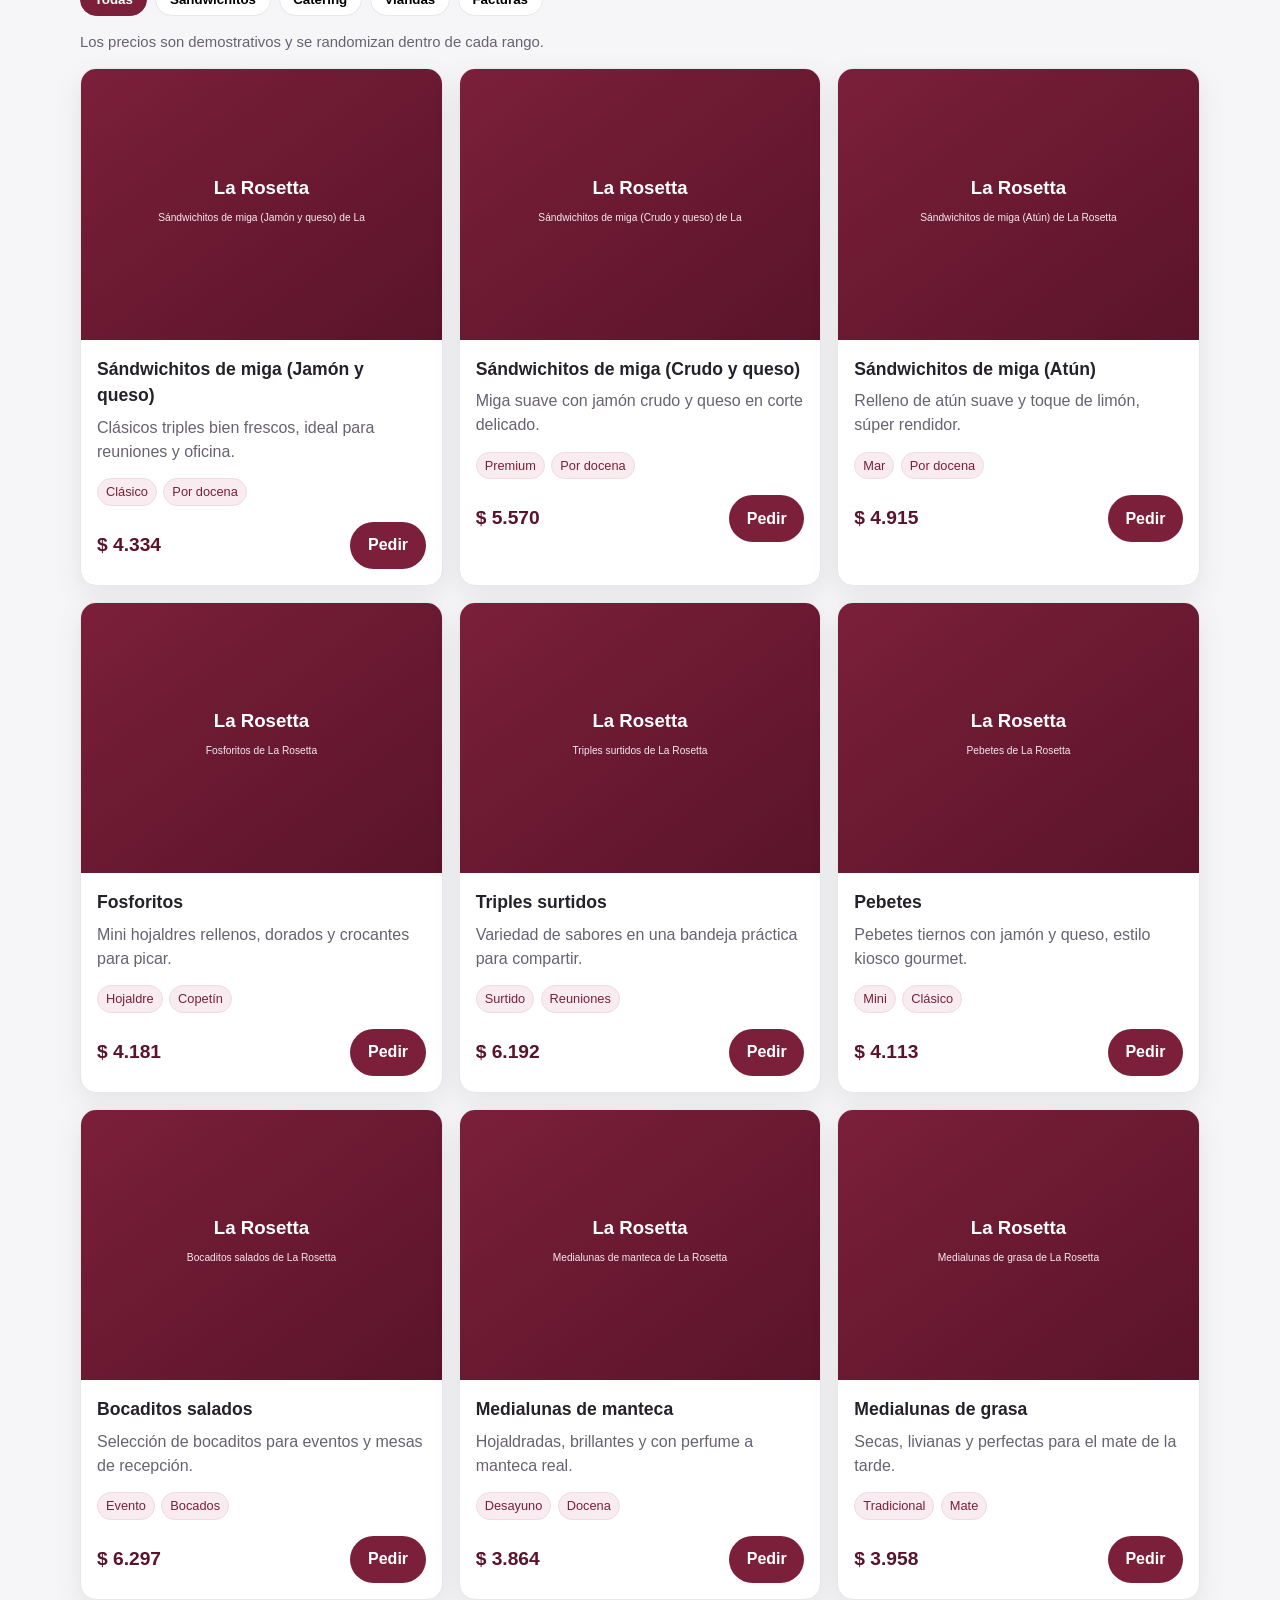
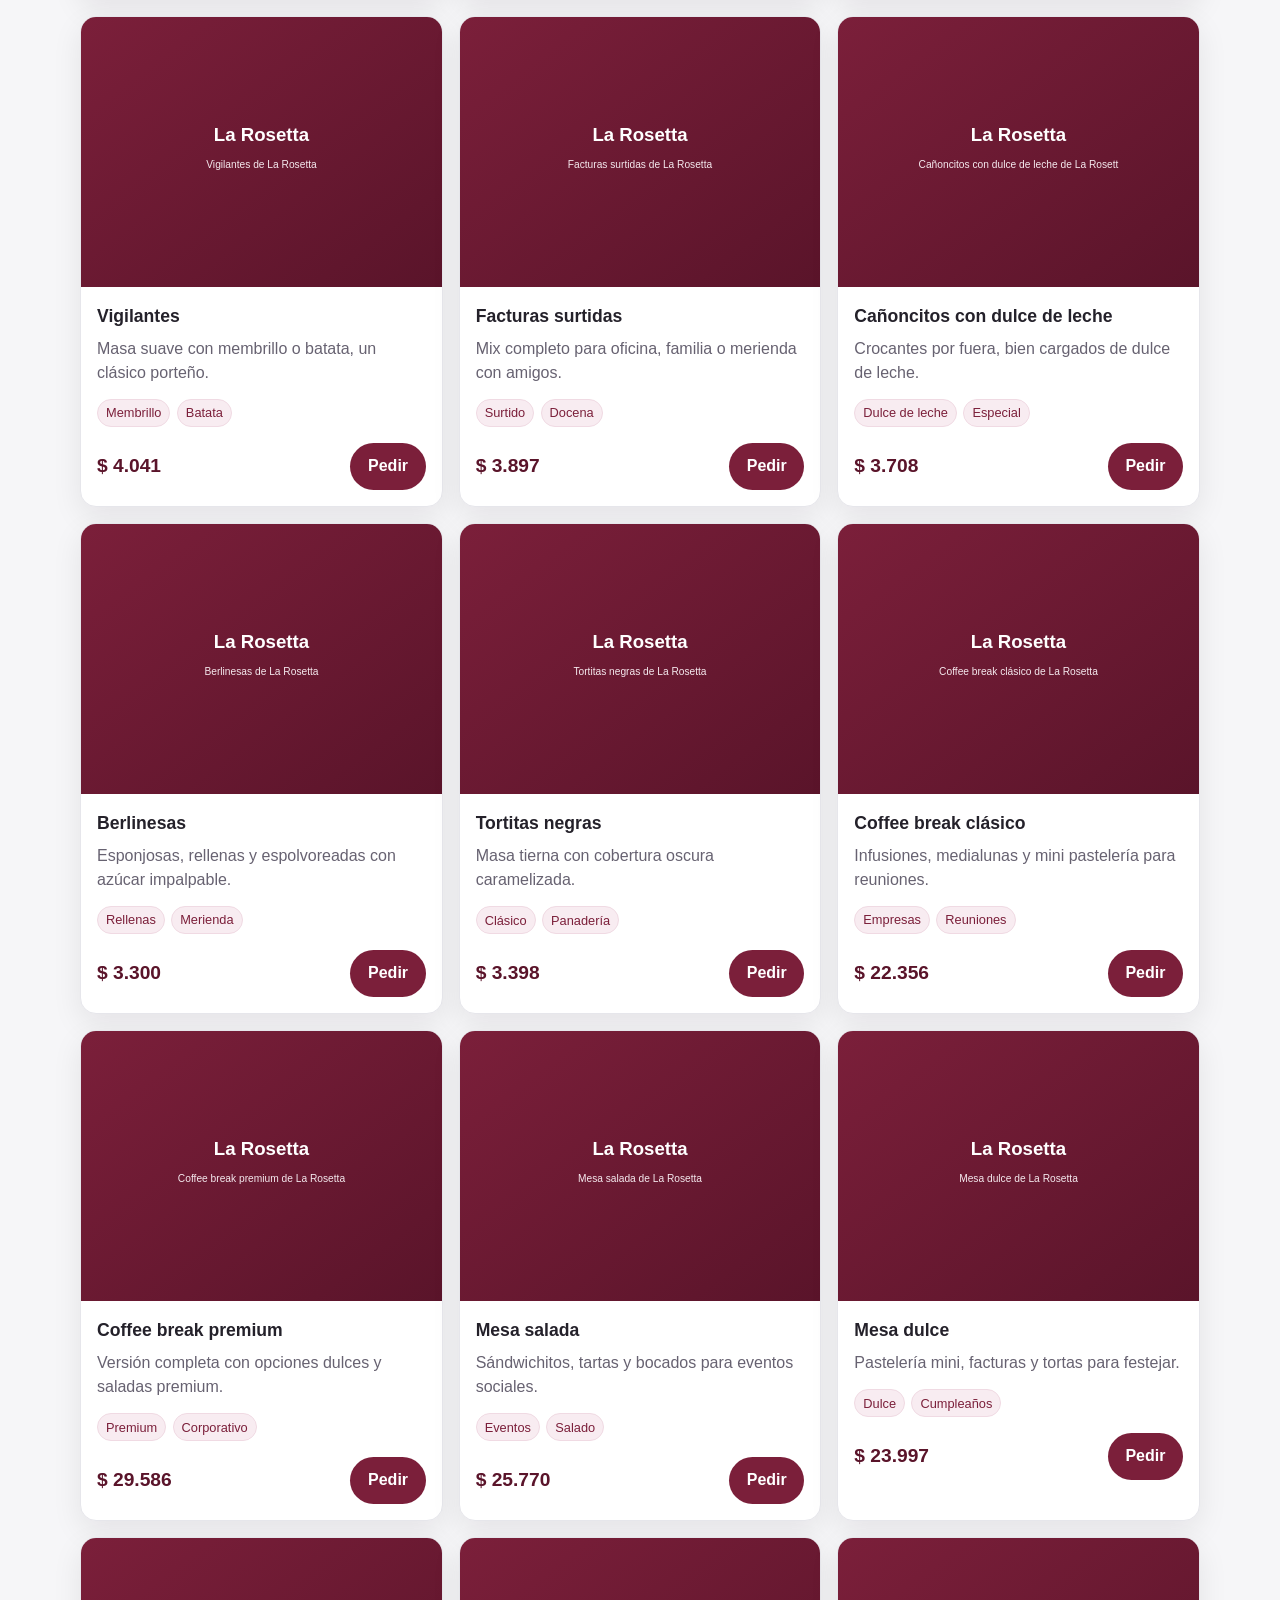
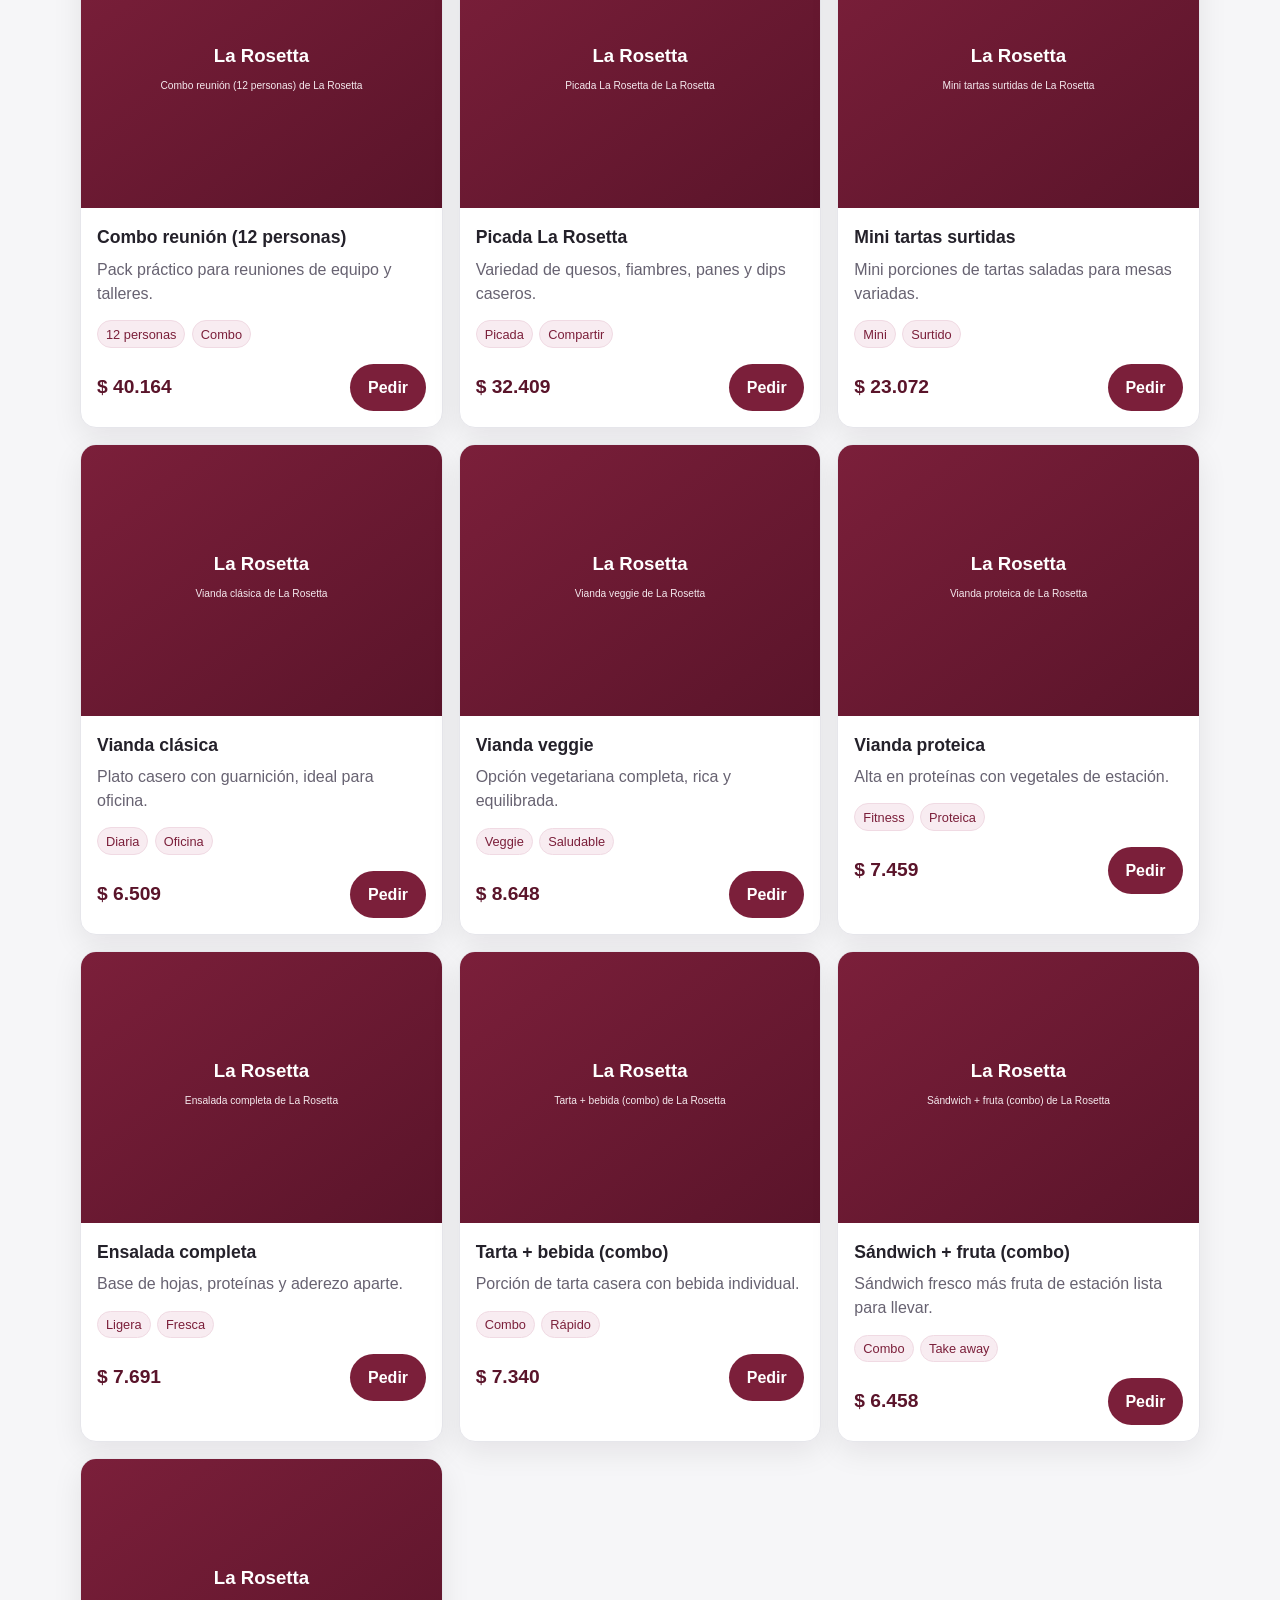
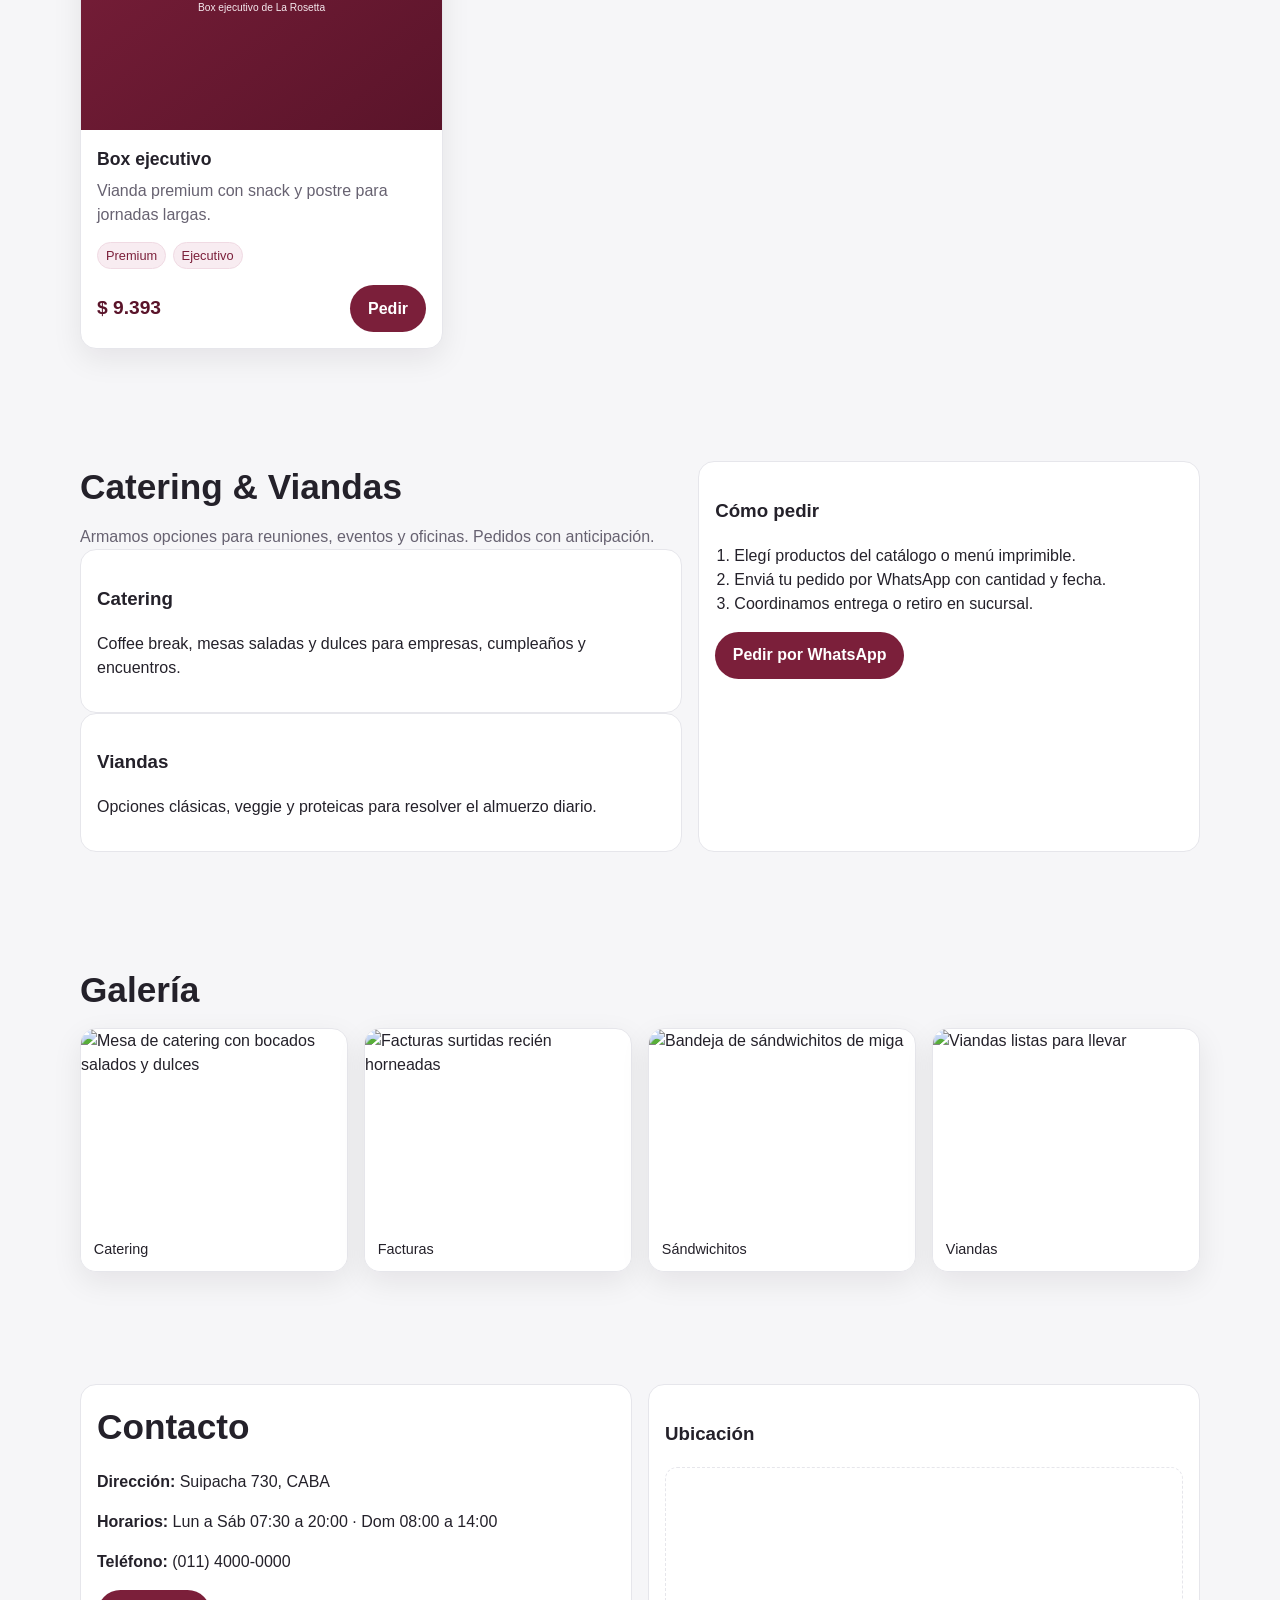
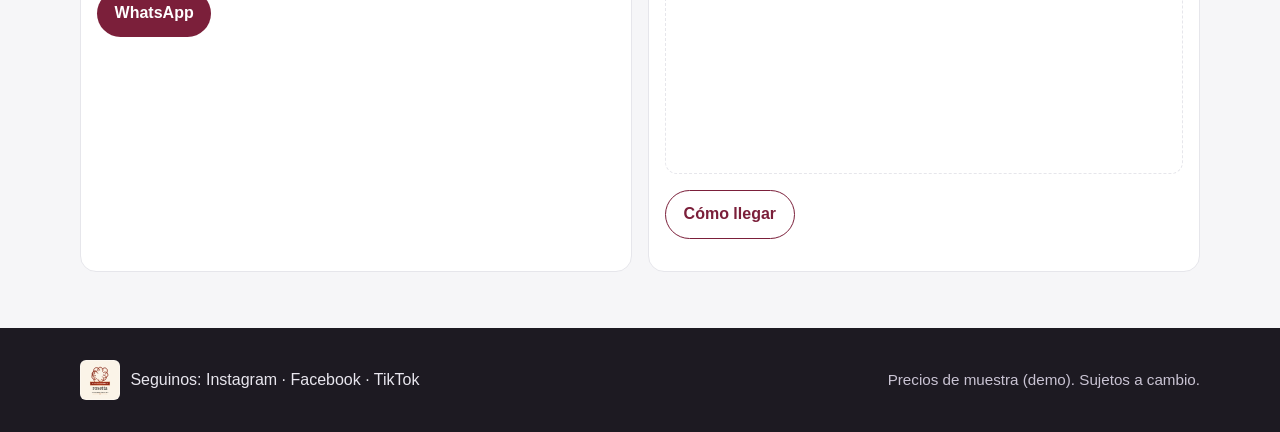
==== commit 160d8f39: "Bust cache for logo layout styles" ====
--- a/index.html
+++ b/index.html
@@ -8,7 +8,7 @@
       name="description"
       content="La Rosetta: sándwichitos, facturas, viandas y catering fresco para todos los días."
     />
-    <link rel="stylesheet" href="css/styles.css" />
+    <link rel="stylesheet" href="css/styles.css?v=logo-layout" />
   </head>
   <body>
     <header class="site-header">
--- a/css/styles.css
+++ b/css/styles.css
@@ -67,7 +67,7 @@
 }
 
 .header-inner {
-  min-height: 72px;
+  min-height: 64px;
   display: flex;
   align-items: center;
   justify-content: space-between;
@@ -89,12 +89,13 @@
 }
 
 .logo-mark {
-  width: 56px;
-  height: 56px;
+  width: 44px;
+  height: 44px;
   object-fit: contain;
-  background: transparent;
-  border: 0;
-  padding: 0;
+  background: #fbf4e8;
+  border: 1px solid rgba(255, 255, 255, 0.28);
+  border-radius: 6px;
+  padding: 3px;
 }
 
 .logo-mark-print {
@@ -187,11 +188,7 @@
 }
 
 .hero-logo {
-  width: clamp(96px, 20vw, 150px);
-  height: auto;
-  object-fit: contain;
-  margin-bottom: 1rem;
-  filter: drop-shadow(0 8px 22px rgba(0, 0, 0, 0.35));
+  display: none;
 }
 
 .hero h1 {
@@ -391,8 +388,8 @@
 }
 
 .footer-brand .logo-mark {
-  width: 46px;
-  height: 46px;
+  width: 40px;
+  height: 40px;
 }
 
 /* Menú imprimible */
